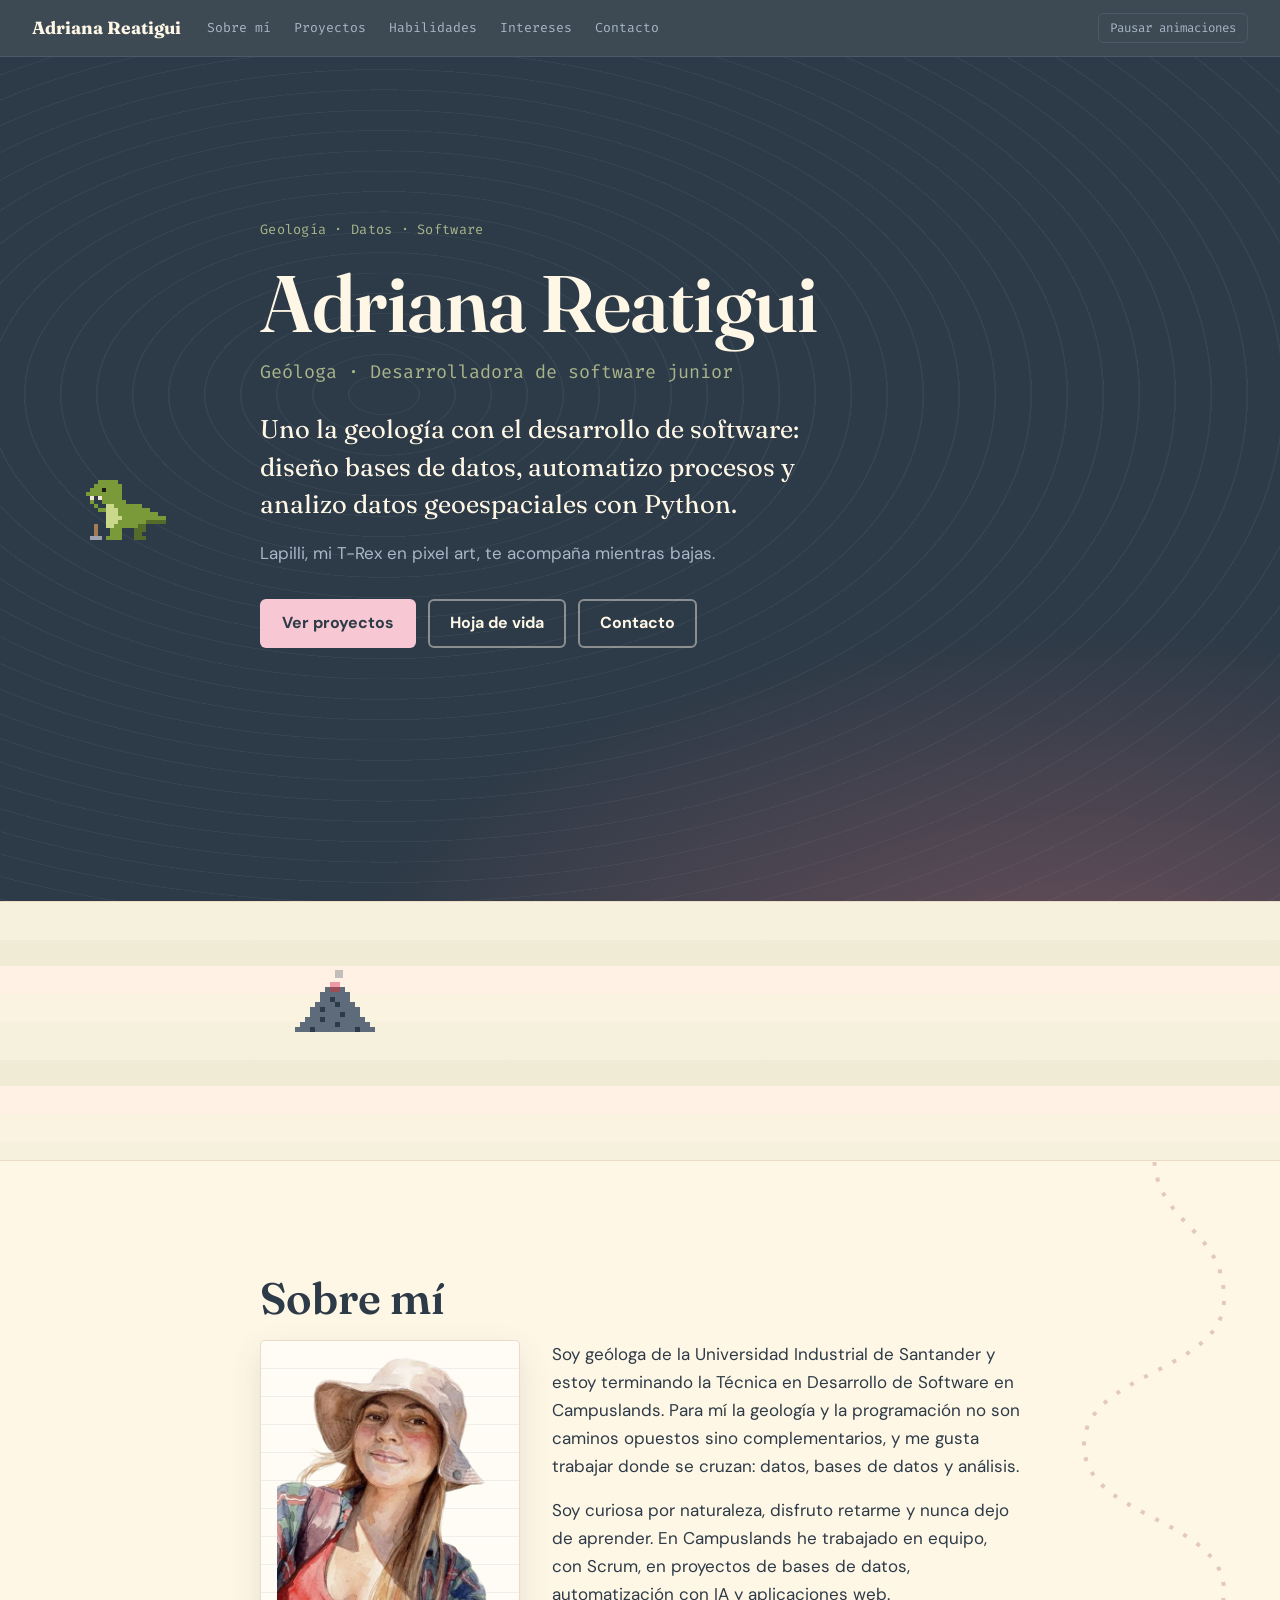
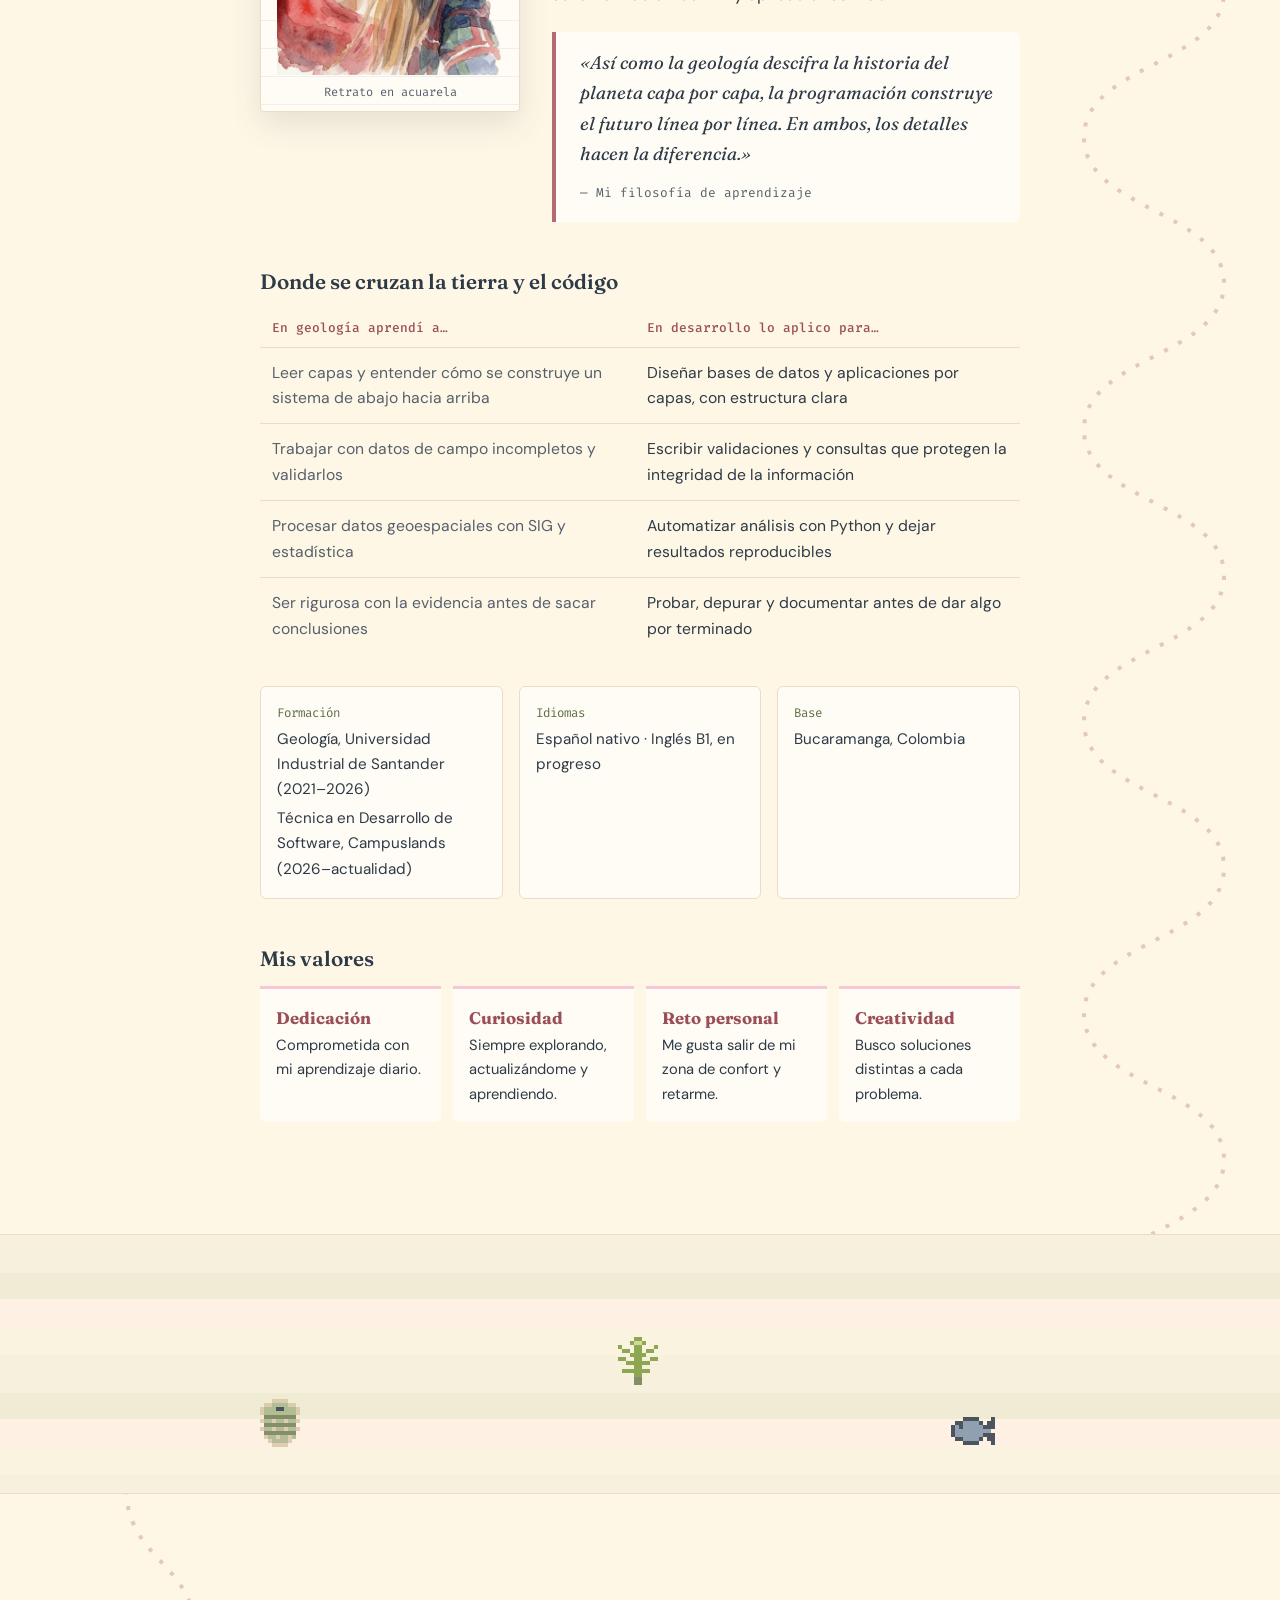
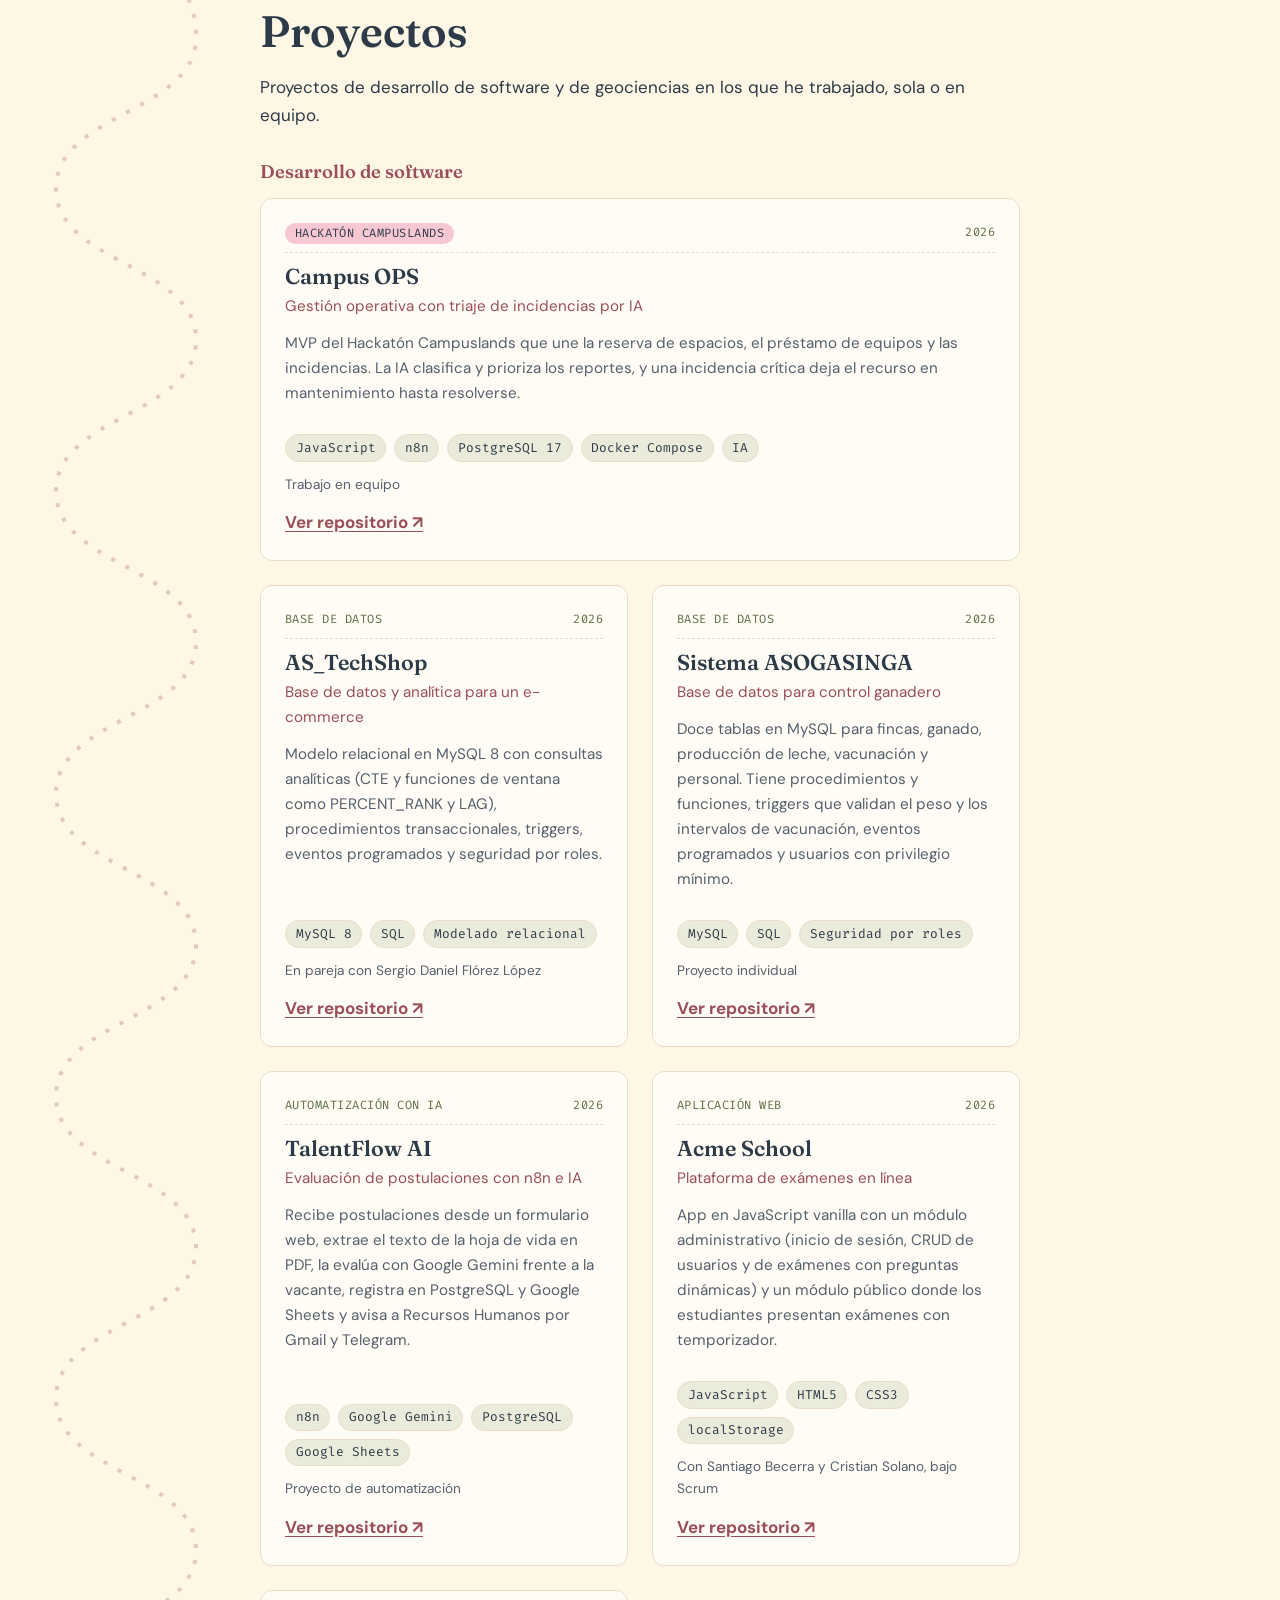
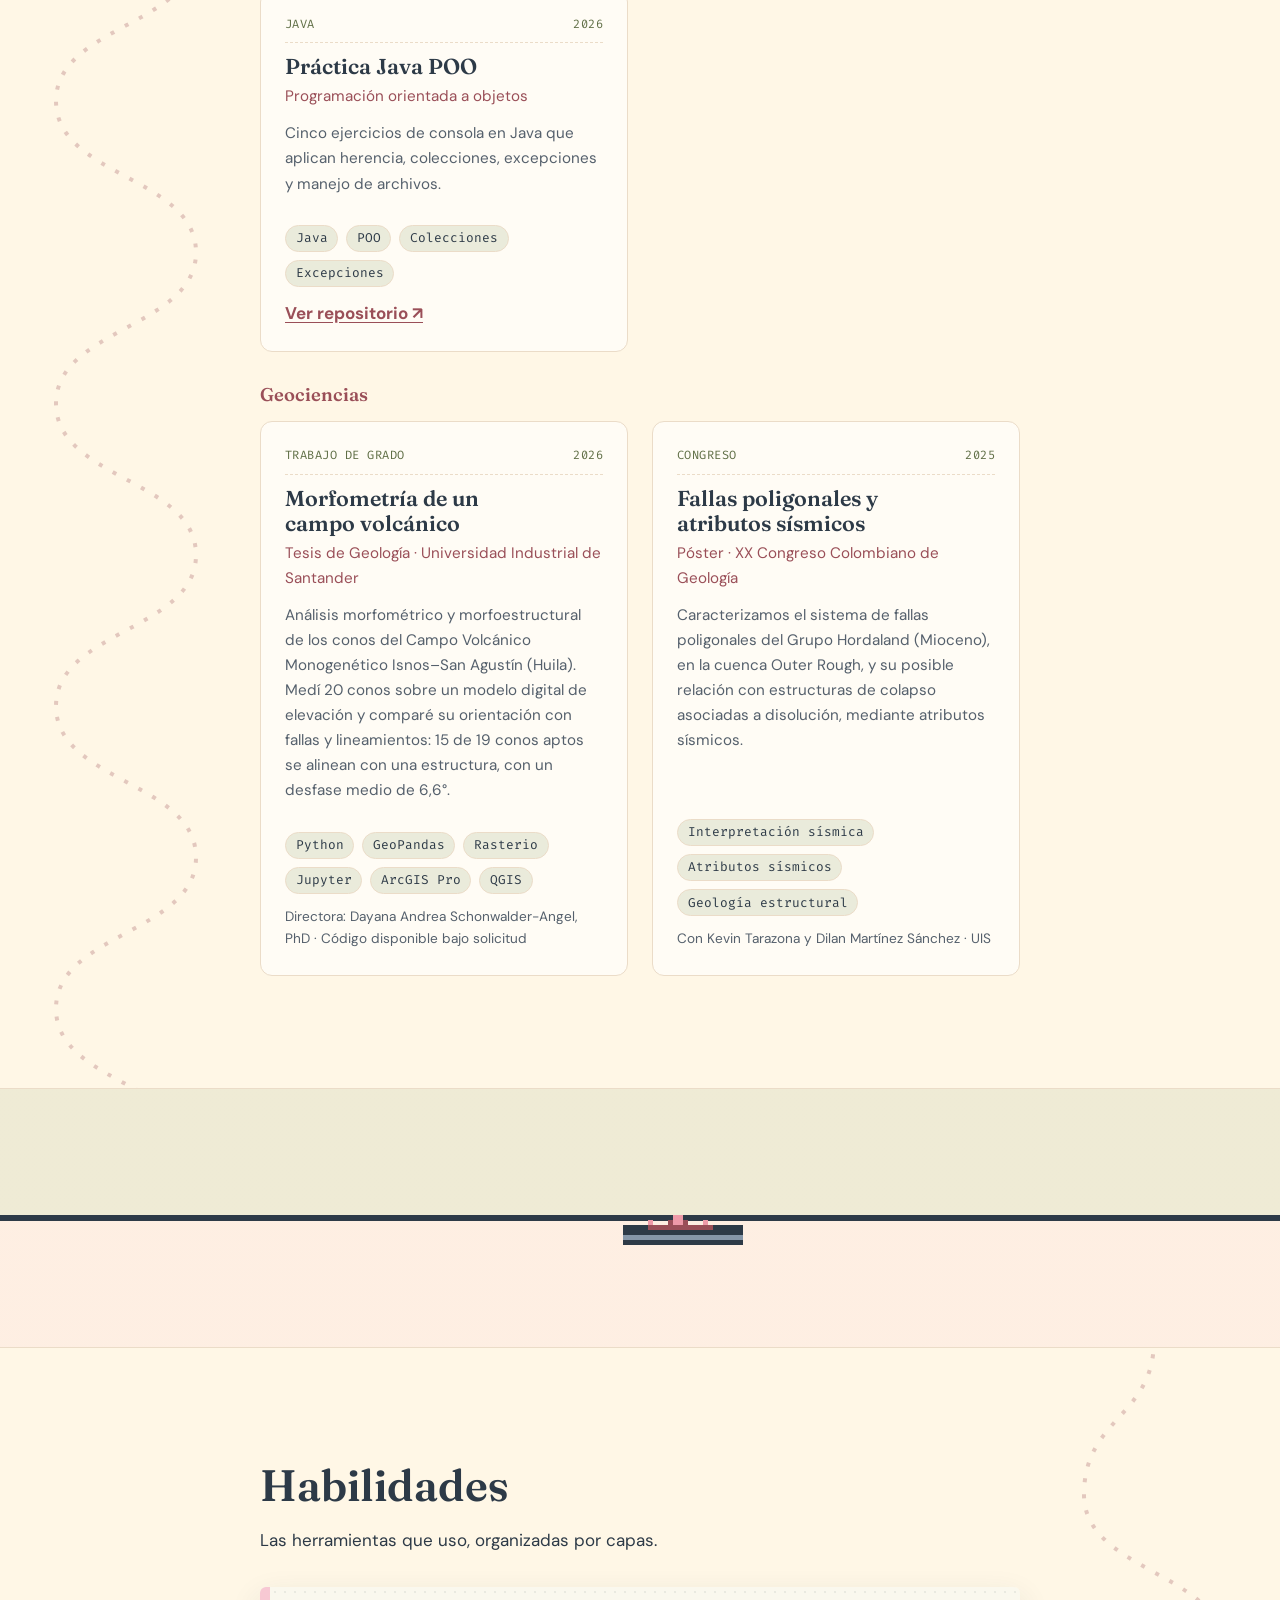
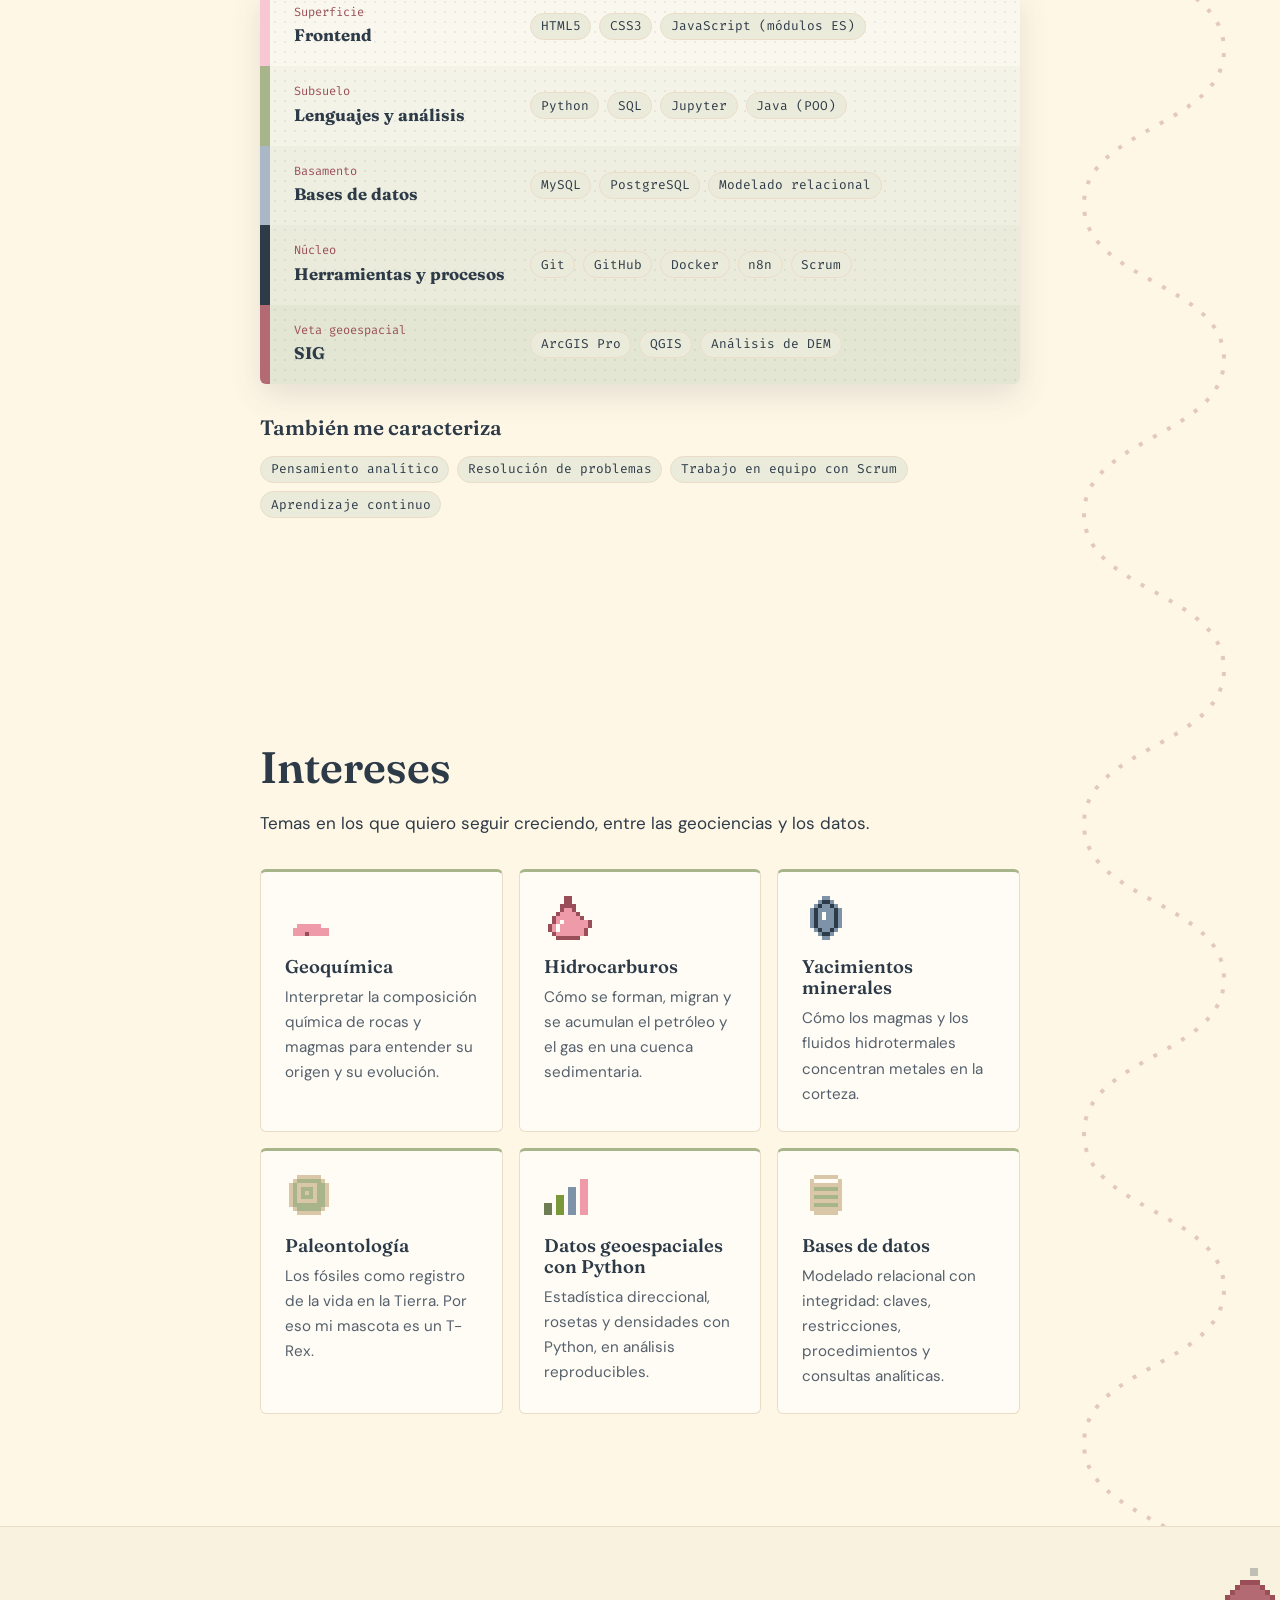
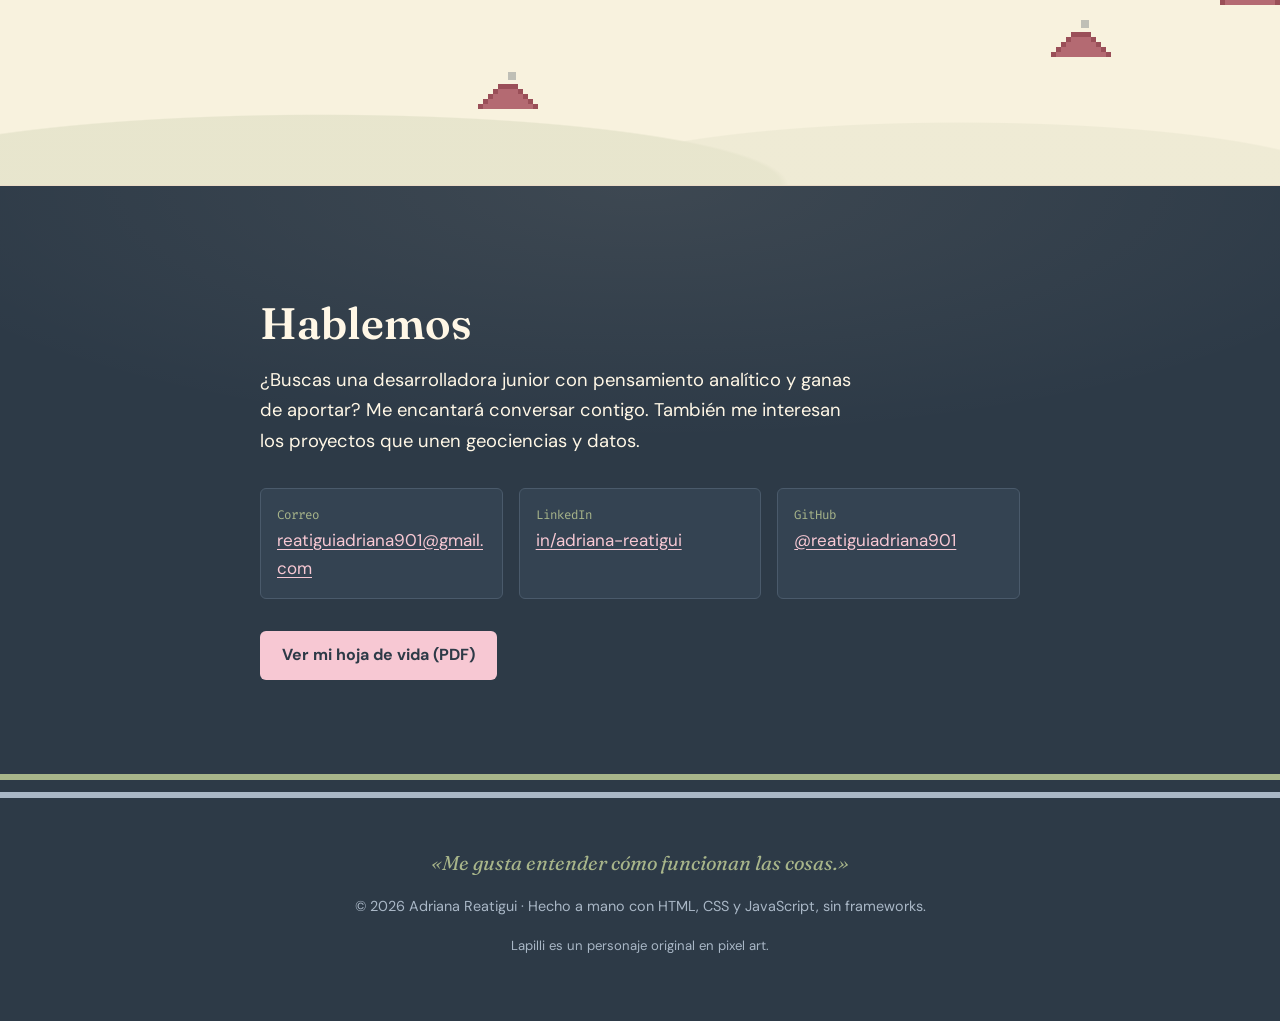
==== index.html @ be9c7386 "feat: :sparkles: rediseñar el portafolio con Lapilli y una paleta nueva - Reemplaza app.js y styles." ====
<!DOCTYPE html>
<html lang="es" data-motion="on" data-mode="static">

<head>
  <meta charset="UTF-8">
  <meta name="viewport" content="width=device-width, initial-scale=1.0, viewport-fit=cover">
  <meta name="color-scheme" content="light">
  <meta name="theme-color" content="#2d3a47">
  <title>Adriana Reatigui · Geóloga y desarrolladora de software</title>
  <meta name="description"
    content="Portafolio de Adriana Reatigui, geóloga de la UIS y desarrolladora de software junior: bases de datos, Python, automatización con n8n y proyectos de geociencias.">
  <link rel="icon" href="assets/favicon.svg" type="image/svg+xml">
  <link rel="preconnect" href="https://fonts.googleapis.com">
  <link rel="preconnect" href="https://fonts.gstatic.com" crossorigin>
  <link rel="stylesheet"
    href="https://fonts.googleapis.com/css2?family=DM+Sans:opsz,wght@9..40,400..700&family=Fira+Code:wght@400..500&family=Fraunces:ital,opsz,wght@0,9..144,500..700;1,9..144,500&display=swap">
  <link rel="stylesheet" href="css/tokens.css">
  <link rel="stylesheet" href="css/base.css">
  <link rel="stylesheet" href="css/sections.css">
  <link rel="stylesheet" href="css/bands.css">
  <link rel="stylesheet" href="css/scene.css">
  <link rel="stylesheet" href="css/mascot.css">
  <script type="module" src="js/main.js"></script>
</head>

<body>
  <a class="skip-link" href="#contenido">Saltar al contenido</a>

  <!-- Cabecera: navegación y pausa de animaciones -->
  <header class="header theme-dark">
    <div class="header__bar">
      <a class="header__brand" href="#inicio">Adriana Reatigui</a>
      <nav class="nav" aria-label="Secciones">
        <ul class="nav__list">
          <li><a class="nav__link" href="#sobre-mi">Sobre mí</a></li>
          <li><a class="nav__link" href="#proyectos">Proyectos</a></li>
          <li><a class="nav__link" href="#habilidades">Habilidades</a></li>
          <li><a class="nav__link" href="#intereses">Intereses</a></li>
          <li><a class="nav__link" href="#contacto">Contacto</a></li>
        </ul>
      </nav>
      <button class="motion-toggle" type="button" aria-pressed="false">Pausar animaciones</button>
    </div>
  </header>

  <main id="contenido">

    <!-- ===== Inicio ===== -->
    <section class="section hero theme-dark" id="inicio" data-segment="inicio" data-kind="section" aria-labelledby="inicio-titulo">
      <div class="section__inner hero__inner">
        <p class="eyebrow">Geología · Datos · Software</p>
        <h1 class="hero__title" id="inicio-titulo">Adriana Reatigui</h1>
        <p class="hero__role">Geóloga · Desarrolladora de software junior</p>
        <p class="hero__lead">Uno la geología con el desarrollo de software: diseño bases de datos, automatizo procesos y analizo datos geoespaciales con Python.</p>
        <p class="hero__hint">Lapilli, mi T-Rex en pixel art, te acompaña mientras bajas.</p>
        <div class="hero__actions">
          <a class="button button--primary" href="#proyectos">Ver proyectos</a>
          <a class="button button--ghost" href="https://drive.google.com/file/d/1ZBZfrvd6slu5K-ElF_vAASkcMWQdgIEA/view?usp=sharing" target="_blank" rel="noopener">Hoja de vida<span class="visually-hidden"> en PDF, se abre en otra pestaña</span></a>
          <a class="button button--ghost" href="#contacto">Contacto</a>
        </div>
        <div class="hero__mascot-slot"></div>
      </div>
    </section>

    <!-- Franja: volcán poligenético (con un clic vuelve a hacer erupción) -->
    <div class="band" data-segment="band-volcan" data-kind="band">
      <div class="band__scene" aria-hidden="true">
        <div class="volcano" data-volcano="v1" data-kind="poly" data-at="0.5" data-offset="72"></div>
      </div>
    </div>

    <!-- ===== Sobre mí ===== -->
    <section class="section about" id="sobre-mi" data-segment="sobre-mi" data-kind="section" aria-labelledby="sobre-mi-titulo">
      <div class="section__inner">
        <h2 id="sobre-mi-titulo">Sobre mí</h2>
        <div class="about__grid">
          <figure class="about__portrait reveal">
            <img src="assets/img/retrato-acuarela.webp" width="480" height="676" loading="lazy"
              alt="Retrato en acuarela de Adriana con sombrero de campo y camisa a cuadros">
            <figcaption>Retrato en acuarela</figcaption>
          </figure>
          <div class="about__text">
            <p>Soy geóloga de la Universidad Industrial de Santander y estoy terminando la Técnica en Desarrollo de Software en Campuslands. Para mí la geología y la programación no son caminos opuestos sino complementarios, y me gusta trabajar donde se cruzan: datos, bases de datos y análisis.</p>
            <p>Soy curiosa por naturaleza, disfruto retarme y nunca dejo de aprender. En Campuslands he trabajado en equipo, con Scrum, en proyectos de bases de datos, automatización con IA y aplicaciones web.</p>
            <blockquote class="quote">
              <p>«Así como la geología descifra la historia del planeta capa por capa, la programación construye el futuro línea por línea. En ambos, los detalles hacen la diferencia.»</p>
              <cite>— Mi filosofía de aprendizaje</cite>
            </blockquote>
          </div>
        </div>

        <h3>Donde se cruzan la tierra y el código</h3>
        <table class="crossover">
          <thead>
            <tr>
              <th scope="col">En geología aprendí a…</th>
              <th scope="col">En desarrollo lo aplico para…</th>
            </tr>
          </thead>
          <tbody>
            <tr>
              <td>Leer capas y entender cómo se construye un sistema de abajo hacia arriba</td>
              <td>Diseñar bases de datos y aplicaciones por capas, con estructura clara</td>
            </tr>
            <tr>
              <td>Trabajar con datos de campo incompletos y validarlos</td>
              <td>Escribir validaciones y consultas que protegen la integridad de la información</td>
            </tr>
            <tr>
              <td>Procesar datos geoespaciales con SIG y estadística</td>
              <td>Automatizar análisis con Python y dejar resultados reproducibles</td>
            </tr>
            <tr>
              <td>Ser rigurosa con la evidencia antes de sacar conclusiones</td>
              <td>Probar, depurar y documentar antes de dar algo por terminado</td>
            </tr>
          </tbody>
        </table>

        <dl class="facts">
          <div>
            <dt>Formación</dt>
            <dd>Geología, Universidad Industrial de Santander (2021–2026)</dd>
            <dd>Técnica en Desarrollo de Software, Campuslands (2026–actualidad)</dd>
          </div>
          <div>
            <dt>Idiomas</dt>
            <dd>Español nativo · Inglés B1, en progreso</dd>
          </div>
          <div>
            <dt>Base</dt>
            <dd>Bucaramanga, Colombia</dd>
          </div>
        </dl>

        <h3>Mis valores</h3>
        <ul class="values">
          <li><strong>Dedicación</strong>Comprometida con mi aprendizaje diario.</li>
          <li><strong>Curiosidad</strong>Siempre explorando, actualizándome y aprendiendo.</li>
          <li><strong>Reto personal</strong>Me gusta salir de mi zona de confort y retarme.</li>
          <li><strong>Creatividad</strong>Busco soluciones distintas a cada problema.</li>
        </ul>
      </div>
    </section>

    <!-- Franja: fósiles pixelados -->
    <div class="band" data-segment="band-fosiles" data-kind="band">
      <div class="band__scene" aria-hidden="true">
        <canvas class="pixel-icon band__fossil" data-sprite="trilobite" width="16" height="16"></canvas>
        <canvas class="pixel-icon band__fossil" data-sprite="fern" width="16" height="16"></canvas>
        <canvas class="pixel-icon band__fossil" data-sprite="fish" width="16" height="16"></canvas>
      </div>
    </div>

    <!-- ===== Proyectos ===== -->
    <section class="section projects" id="proyectos" data-segment="proyectos" data-kind="section" aria-labelledby="proyectos-titulo">
      <div class="section__inner">
        <h2 id="proyectos-titulo">Proyectos</h2>
        <p>Proyectos de desarrollo de software y de geociencias en los que he trabajado, sola o en equipo.</p>

        <h3 class="projects__group">Desarrollo de software</h3>
        <ul class="projects__grid">
          <li class="projects__featured">
            <article class="specimen reveal" data-rex="Campus OPS: 8 workflows de n8n funcionan como API REST sobre PostgreSQL 17.">
              <p class="specimen__tag"><span class="specimen__badge">Hackatón Campuslands</span><span>2026</span></p>
              <h4 class="specimen__title">Campus OPS</h4>
              <p class="specimen__subtitle">Gestión operativa con triaje de incidencias por IA</p>
              <p class="specimen__description">MVP del Hackatón Campuslands que une la reserva de espacios, el préstamo de equipos y las incidencias. La IA clasifica y prioriza los reportes, y una incidencia crítica deja el recurso en mantenimiento hasta resolverse.</p>
              <ul class="chips">
                <li class="chip">JavaScript</li>
                <li class="chip">n8n</li>
                <li class="chip">PostgreSQL 17</li>
                <li class="chip">Docker Compose</li>
                <li class="chip">IA</li>
              </ul>
              <p class="specimen__team">Trabajo en equipo</p>
              <a class="specimen__link" href="https://github.com/reatiguiadriana901/gestionSalonesHackaton" target="_blank" rel="noopener">Ver repositorio <span aria-hidden="true">↗</span><span class="visually-hidden"> de Campus OPS (se abre en otra pestaña)</span></a>
            </article>
          </li>
          <li>
            <article class="specimen reveal" data-rex="Funciones de ventana como LAG y PERCENT_RANK para analizar ventas.">
              <p class="specimen__tag"><span>Base de datos</span><span>2026</span></p>
              <h4 class="specimen__title">AS_TechShop</h4>
              <p class="specimen__subtitle">Base de datos y analítica para un e-commerce</p>
              <p class="specimen__description">Modelo relacional en MySQL 8 con consultas analíticas (CTE y funciones de ventana como PERCENT_RANK y LAG), procedimientos transaccionales, triggers, eventos programados y seguridad por roles.</p>
              <ul class="chips">
                <li class="chip">MySQL 8</li>
                <li class="chip">SQL</li>
                <li class="chip">Modelado relacional</li>
              </ul>
              <p class="specimen__team">En pareja con Sergio Daniel Flórez López</p>
              <a class="specimen__link" href="https://github.com/reatiguiadriana901/Proyecto-Ecommerce-Mysql" target="_blank" rel="noopener">Ver repositorio <span aria-hidden="true">↗</span><span class="visually-hidden"> de AS_TechShop (se abre en otra pestaña)</span></a>
            </article>
          </li>
          <li>
            <article class="specimen reveal" data-rex="Triggers que validan el peso del ganado y los intervalos de vacunación.">
              <p class="specimen__tag"><span>Base de datos</span><span>2026</span></p>
              <h4 class="specimen__title">Sistema ASOGASINGA</h4>
              <p class="specimen__subtitle">Base de datos para control ganadero</p>
              <p class="specimen__description">Doce tablas en MySQL para fincas, ganado, producción de leche, vacunación y personal. Tiene procedimientos y funciones, triggers que validan el peso y los intervalos de vacunación, eventos programados y usuarios con privilegio mínimo.</p>
              <ul class="chips">
                <li class="chip">MySQL</li>
                <li class="chip">SQL</li>
                <li class="chip">Seguridad por roles</li>
              </ul>
              <p class="specimen__team">Proyecto individual</p>
              <a class="specimen__link" href="https://github.com/reatiguiadriana901/Sistema-ASOGASINGA" target="_blank" rel="noopener">Ver repositorio <span aria-hidden="true">↗</span><span class="visually-hidden"> de Sistema ASOGASINGA (se abre en otra pestaña)</span></a>
            </article>
          </li>
          <li>
            <article class="specimen reveal" data-rex="TalentFlow lee hojas de vida en PDF y las evalúa con Gemini.">
              <p class="specimen__tag"><span>Automatización con IA</span><span>2026</span></p>
              <h4 class="specimen__title">TalentFlow AI</h4>
              <p class="specimen__subtitle">Evaluación de postulaciones con n8n e IA</p>
              <p class="specimen__description">Recibe postulaciones desde un formulario web, extrae el texto de la hoja de vida en PDF, la evalúa con Google Gemini frente a la vacante, registra en PostgreSQL y Google Sheets y avisa a Recursos Humanos por Gmail y Telegram.</p>
              <ul class="chips">
                <li class="chip">n8n</li>
                <li class="chip">Google Gemini</li>
                <li class="chip">PostgreSQL</li>
                <li class="chip">Google Sheets</li>
              </ul>
              <p class="specimen__team">Proyecto de automatización</p>
              <a class="specimen__link" href="https://github.com/reatiguiadriana901/proyecto-N8N-" target="_blank" rel="noopener">Ver repositorio <span aria-hidden="true">↗</span><span class="visually-hidden"> de TalentFlow AI (se abre en otra pestaña)</span></a>
            </article>
          </li>
          <li>
            <article class="specimen reveal" data-rex="Exámenes con temporizador, en JavaScript sin frameworks.">
              <p class="specimen__tag"><span>Aplicación web</span><span>2026</span></p>
              <h4 class="specimen__title">Acme School</h4>
              <p class="specimen__subtitle">Plataforma de exámenes en línea</p>
              <p class="specimen__description">App en JavaScript vanilla con un módulo administrativo (inicio de sesión, CRUD de usuarios y de exámenes con preguntas dinámicas) y un módulo público donde los estudiantes presentan exámenes con temporizador.</p>
              <ul class="chips">
                <li class="chip">JavaScript</li>
                <li class="chip">HTML5</li>
                <li class="chip">CSS3</li>
                <li class="chip">localStorage</li>
              </ul>
              <p class="specimen__team">Con Santiago Becerra y Cristian Solano, bajo Scrum</p>
              <a class="specimen__link" href="https://github.com/reatiguiadriana901/ProyectoAcmesSchool_JavaScript_Becerra_Reatigui_Solano" target="_blank" rel="noopener">Ver repositorio <span aria-hidden="true">↗</span><span class="visually-hidden"> de Acme School (se abre en otra pestaña)</span></a>
            </article>
          </li>
          <li>
            <article class="specimen reveal" data-rex="Herencia, colecciones y excepciones en Java, todo en consola.">
              <p class="specimen__tag"><span>Java</span><span>2026</span></p>
              <h4 class="specimen__title">Práctica Java POO</h4>
              <p class="specimen__subtitle">Programación orientada a objetos</p>
              <p class="specimen__description">Cinco ejercicios de consola en Java que aplican herencia, colecciones, excepciones y manejo de archivos.</p>
              <ul class="chips">
                <li class="chip">Java</li>
                <li class="chip">POO</li>
                <li class="chip">Colecciones</li>
                <li class="chip">Excepciones</li>
              </ul>
              <a class="specimen__link" href="https://github.com/reatiguiadriana901/PRACTICA_1_JAVA_POO" target="_blank" rel="noopener">Ver repositorio <span aria-hidden="true">↗</span><span class="visually-hidden"> de Práctica Java POO (se abre en otra pestaña)</span></a>
            </article>
          </li>
        </ul>

        <h3 class="projects__group">Geociencias</h3>
        <ul class="projects__grid">
          <li>
            <article class="specimen reveal" data-rex="15 de 19 conos aptos se alinean con una falla o un lineamiento.">
              <p class="specimen__tag"><span>Trabajo de grado</span><span>2026</span></p>
              <h4 class="specimen__title">Morfometría de un campo volcánico</h4>
              <p class="specimen__subtitle">Tesis de Geología · Universidad Industrial de Santander</p>
              <p class="specimen__description">Análisis morfométrico y morfoestructural de los conos del Campo Volcánico Monogenético Isnos–San Agustín (Huila). Medí 20 conos sobre un modelo digital de elevación y comparé su orientación con fallas y lineamientos: 15 de 19 conos aptos se alinean con una estructura, con un desfase medio de 6,6°.</p>
              <ul class="chips">
                <li class="chip">Python</li>
                <li class="chip">GeoPandas</li>
                <li class="chip">Rasterio</li>
                <li class="chip">Jupyter</li>
                <li class="chip">ArcGIS Pro</li>
                <li class="chip">QGIS</li>
              </ul>
              <p class="specimen__team">Directora: Dayana Andrea Schonwalder-Angel, PhD · Código disponible bajo solicitud</p>
            </article>
          </li>
          <li>
            <article class="specimen reveal" data-rex="Las fallas poligonales se forman por compactación, sin necesidad de tectónica regional.">
              <p class="specimen__tag"><span>Congreso</span><span>2025</span></p>
              <h4 class="specimen__title">Fallas poligonales y atributos sísmicos</h4>
              <p class="specimen__subtitle">Póster · XX Congreso Colombiano de Geología</p>
              <p class="specimen__description">Caracterizamos el sistema de fallas poligonales del Grupo Hordaland (Mioceno), en la cuenca Outer Rough, y su posible relación con estructuras de colapso asociadas a disolución, mediante atributos sísmicos.</p>
              <ul class="chips">
                <li class="chip">Interpretación sísmica</li>
                <li class="chip">Atributos sísmicos</li>
                <li class="chip">Geología estructural</li>
              </ul>
              <p class="specimen__team">Con Kevin Tarazona y Dilan Martínez Sánchez · UIS</p>
            </article>
          </li>
        </ul>
      </div>
    </section>

    <!-- Franja: límite K-Pg, con el asteroide y una erupción fisural -->
    <div class="band band--kpg" data-segment="band-kpg" data-kind="band">
      <div class="band__scene" aria-hidden="true">
        <div class="asteroid" data-asteroid="kpg" data-at="0.3"></div>
        <div class="volcano" data-volcano="v3" data-kind="fissure" data-at="0.6" data-offset="72"></div>
      </div>
    </div>

    <!-- ===== Habilidades ===== -->
    <section class="section skills" id="habilidades" data-segment="habilidades" data-kind="section" aria-labelledby="habilidades-titulo">
      <div class="section__inner">
        <h2 id="habilidades-titulo">Habilidades</h2>
        <p>Las herramientas que uso, organizadas por capas.</p>
        <ol class="strata">
          <li class="stratum">
            <p class="stratum__name"><span>Superficie</span>Frontend</p>
            <ul class="chips">
              <li class="chip">HTML5</li>
              <li class="chip">CSS3</li>
              <li class="chip">JavaScript (módulos ES)</li>
            </ul>
          </li>
          <li class="stratum">
            <p class="stratum__name"><span>Subsuelo</span>Lenguajes y análisis</p>
            <ul class="chips">
              <li class="chip">Python</li>
              <li class="chip">SQL</li>
              <li class="chip">Jupyter</li>
              <li class="chip">Java (POO)</li>
            </ul>
          </li>
          <li class="stratum">
            <p class="stratum__name"><span>Basamento</span>Bases de datos</p>
            <ul class="chips">
              <li class="chip">MySQL</li>
              <li class="chip">PostgreSQL</li>
              <li class="chip">Modelado relacional</li>
            </ul>
          </li>
          <li class="stratum">
            <p class="stratum__name"><span>Núcleo</span>Herramientas y procesos</p>
            <ul class="chips">
              <li class="chip">Git</li>
              <li class="chip">GitHub</li>
              <li class="chip">Docker</li>
              <li class="chip">n8n</li>
              <li class="chip">Scrum</li>
            </ul>
          </li>
          <li class="stratum">
            <p class="stratum__name"><span>Veta geoespacial</span>SIG</p>
            <ul class="chips">
              <li class="chip">ArcGIS Pro</li>
              <li class="chip">QGIS</li>
              <li class="chip">Análisis de DEM</li>
            </ul>
          </li>
        </ol>
        <div class="soft-skills">
          <h3>También me caracteriza</h3>
          <ul class="chips">
            <li class="chip">Pensamiento analítico</li>
            <li class="chip">Resolución de problemas</li>
            <li class="chip">Trabajo en equipo con Scrum</li>
            <li class="chip">Aprendizaje continuo</li>
          </ul>
        </div>
      </div>
    </section>

    <!-- ===== Intereses ===== -->
    <section class="section passions" id="intereses" data-segment="intereses" data-kind="section" aria-labelledby="intereses-titulo">
      <div class="section__inner">
        <h2 id="intereses-titulo">Intereses</h2>
        <p>Temas en los que quiero seguir creciendo, entre las geociencias y los datos.</p>
        <ul class="passions__grid">
          <li class="passion reveal">
            <canvas class="pixel-icon" data-sprite="flask" width="16" height="16" aria-hidden="true"></canvas>
            <h3>Geoquímica</h3>
            <p>Interpretar la composición química de rocas y magmas para entender su origen y su evolución.</p>
          </li>
          <li class="passion reveal">
            <canvas class="pixel-icon" data-sprite="drop" width="16" height="16" aria-hidden="true"></canvas>
            <h3>Hidrocarburos</h3>
            <p>Cómo se forman, migran y se acumulan el petróleo y el gas en una cuenca sedimentaria.</p>
          </li>
          <li class="passion reveal">
            <canvas class="pixel-icon" data-sprite="crystal" width="16" height="16" aria-hidden="true"></canvas>
            <h3>Yacimientos minerales</h3>
            <p>Cómo los magmas y los fluidos hidrotermales concentran metales en la corteza.</p>
          </li>
          <li class="passion reveal">
            <canvas class="pixel-icon" data-sprite="ammonite" width="16" height="16" aria-hidden="true"></canvas>
            <h3>Paleontología</h3>
            <p>Los fósiles como registro de la vida en la Tierra. Por eso mi mascota es un T-Rex.</p>
          </li>
          <li class="passion reveal">
            <canvas class="pixel-icon" data-sprite="chart" width="16" height="16" aria-hidden="true"></canvas>
            <h3>Datos geoespaciales con Python</h3>
            <p>Estadística direccional, rosetas y densidades con Python, en análisis reproducibles.</p>
          </li>
          <li class="passion reveal">
            <canvas class="pixel-icon" data-sprite="database" width="16" height="16" aria-hidden="true"></canvas>
            <h3>Bases de datos</h3>
            <p>Modelado relacional con integridad: claves, restricciones, procedimientos y consultas analíticas.</p>
          </li>
        </ul>
      </div>
    </section>

    <!-- Franja: tres conos monogenéticos, una sola erupción cada uno -->
    <div class="band band--cones" data-segment="band-conos" data-kind="band">
      <div class="band__scene" aria-hidden="true">
        <div class="volcano" data-volcano="v5" data-kind="mono" data-at="0.3" data-offset="64"></div>
        <div class="volcano" data-volcano="v6" data-kind="mono" data-at="0.5" data-offset="64"></div>
        <div class="volcano" data-volcano="v7" data-kind="mono" data-at="0.7" data-offset="64"></div>
      </div>
    </div>

    <!-- ===== Contacto ===== -->
    <section class="section contact theme-dark" id="contacto" data-segment="contacto" data-kind="section" aria-labelledby="contacto-titulo">
      <div class="section__inner">
        <h2 id="contacto-titulo">Hablemos</h2>
        <p class="contact__lead">¿Buscas una desarrolladora junior con pensamiento analítico y ganas de aportar? Me encantará conversar contigo. También me interesan los proyectos que unen geociencias y datos.</p>
        <ul class="contact__list">
          <li class="contact__item">
            <span class="contact__label">Correo</span>
            <a href="mailto:reatiguiadriana901@gmail.com">reatiguiadriana901@gmail.com</a>
          </li>
          <li class="contact__item">
            <span class="contact__label">LinkedIn</span>
            <a href="https://www.linkedin.com/in/adriana-reatigui-333655322/" target="_blank" rel="noopener">in/adriana-reatigui<span class="visually-hidden"> (se abre en otra pestaña)</span></a>
          </li>
          <li class="contact__item">
            <span class="contact__label">GitHub</span>
            <a href="https://github.com/reatiguiadriana901" target="_blank" rel="noopener">@reatiguiadriana901<span class="visually-hidden"> (se abre en otra pestaña)</span></a>
          </li>
        </ul>
        <a class="button button--primary" href="https://drive.google.com/file/d/1ZBZfrvd6slu5K-ElF_vAASkcMWQdgIEA/view?usp=sharing" target="_blank" rel="noopener">Ver mi hoja de vida (PDF)<span class="visually-hidden"> en Google Drive, se abre en otra pestaña</span></a>
      </div>
    </section>
  </main>

  <footer class="footer theme-dark">
    <p class="footer__quote">«Me gusta entender cómo funcionan las cosas.»</p>
    <p>© 2026 Adriana Reatigui · Hecho a mano con HTML, CSS y JavaScript, sin frameworks.</p>
    <p class="footer__credits">Lapilli es un personaje original en pixel art.</p>
  </footer>

  <!-- ===== Capa decorativa: ruta de Lapilli, escenario móvil y partículas ===== -->
  <div class="scene" aria-hidden="true">
    <svg class="scene__route" xmlns="http://www.w3.org/2000/svg">
      <path class="scene__trail" id="route-path" d=""></path>
      <path class="scene__trail scene__trail--done" id="route-done" d=""></path>
    </svg>
  </div>
  <div class="stage" hidden aria-hidden="true">
    <div class="stage__ground"></div>
  </div>
  <canvas class="fx-canvas" id="fx-canvas" aria-hidden="true"></canvas>

  <!-- Lapilli: un botón real, para que también funcione con teclado -->
  <button class="mascot" type="button" aria-label="Lapilli, la mascota T-Rex: actívala para escuchar un dato curioso">
    <canvas class="mascot__canvas" width="20" height="16"></canvas>
  </button>
  <div class="bubble" hidden aria-hidden="true">
    <p class="bubble__text"></p>
  </div>
  <p class="visually-hidden" id="sr-announcer" role="status"></p>
</body>

</html>
---- css/tokens.css ----
/* ==========================================================================
   Tokens: paleta de Adriana (crema vainilla, rosa pétalo, palo de rosa,
   salvia, azul niebla y azul medianoche), los colores de Lapilli,
   tipografías y medidas.
   El sitio es claro; .theme-dark (cabecera, inicio, contacto y pie) usa los
   mismos tokens con valores invertidos.
   ========================================================================== */

:root {
  color-scheme: light;

  /* Paleta */
  --vanilla: #fff7e6;
  --blush: #f7c8d3;
  --rosewood: #b46a72;
  --sage: #a8b58a;
  --misty: #a9b7c6;
  --midnight: #2d3a47;

  /* Fondos */
  --color-bg: var(--vanilla);
  --color-surface: #fffcf5;
  --color-surface-raised: #f6ead6;
  --color-border: #ebdcc8;

  /* Texto (contraste AA sobre el fondo y las tarjetas) */
  --color-text: var(--midnight);
  --color-text-muted: #55606c;
  --color-heading: #9a4f58; /* palo de rosa oscuro: el de la paleta no da contraste para texto */
  --color-label: #5f6e45; /* salvia oscura, por la misma razón */

  /* Acentos */
  --color-accent: #9a4f58;
  --color-accent-strong: #84424a;
  --color-chip: color-mix(in oklab, var(--sage) 24%, var(--color-surface));
  --color-highlight: var(--rosewood); /* solo decoración */

  /* Estratos de la columna de habilidades y del pie */
  --color-stratum-1: var(--blush);
  --color-stratum-2: var(--sage);
  --color-stratum-3: var(--misty);
  --color-stratum-4: var(--midnight);

  /* Lapilli, el T-Rex verde olivino */
  --color-olivine: #7a9a3a;
  --color-olivine-shadow: #556b2a;
  --color-olivine-belly: #c9d98a;
  --color-eye: #1f1a17;

  /* Tipografías: Fraunces (títulos), DM Sans (texto), Fira Code (etiquetas) */
  --font-display: "Fraunces", Georgia, "Times New Roman", serif;
  --font-body: "DM Sans", system-ui, -apple-system, "Segoe UI", Roboto, sans-serif;
  --font-mono: "Fira Code", ui-monospace, "Cascadia Code", Consolas, monospace;

  /* Espacios y medidas */
  --space-1: 0.25rem;
  --space-2: 0.5rem;
  --space-3: 0.75rem;
  --space-4: 1rem;
  --space-5: 1.5rem;
  --space-6: 2rem;
  --space-7: 3rem;
  --space-8: 4.5rem;
  --column: 760px;
  --gutter: clamp(1rem, 4vw, 2rem);
  --header-h: 3.5rem;
  --radius-sm: 6px;
  --radius: 12px;
  --shadow: 0 12px 32px rgb(45 58 71 / 0.12);

  /* Escena de la mascota (layout.js actualiza --px y --lane-w) */
  --px: 4px;
  --lane-w: 0px;
  --stage-h: 72px;

  /* Capas */
  --z-scene: 5;
  --z-content: 10;
  --z-mascot: 20;
  --z-fx: 30;
  --z-stage: 40;
  --z-header: 50;
}

/* Secciones oscuras: azul medianoche con texto vainilla y acento rosa pétalo */
.theme-dark {
  color-scheme: dark;
  --color-bg: var(--midnight);
  --color-surface: #344352;
  --color-surface-raised: #3c4b5b;
  --color-border: #4a5a6b;
  --color-text: var(--vanilla);
  --color-text-muted: var(--misty);
  --color-heading: var(--sage);
  --color-label: var(--sage);
  --color-accent: var(--blush);
  --color-accent-strong: #fbdde4;
  --color-chip: color-mix(in oklab, var(--sage) 24%, var(--color-bg));
  background: var(--color-bg);
  color: var(--color-text);
}
---- css/base.css ----
/* ==========================================================================
   Base: reset, tipografía, botones, cabecera, pie y accesibilidad
   ========================================================================== */

*,
*::before,
*::after {
  box-sizing: border-box;
}

html {
  scroll-behavior: smooth;
  scroll-padding-top: calc(var(--header-h) + 1.5rem);
  -webkit-text-size-adjust: 100%;
}

body {
  position: relative; /* origen de las coordenadas del documento para la escena */
  margin: 0;
  background: var(--color-bg);
  color: var(--color-text);
  font-family: var(--font-body);
  font-size: 1.0625rem;
  line-height: 1.65;
  overflow-x: hidden;
}

img,
canvas,
svg {
  display: block;
  max-width: 100%;
}

h1,
h2,
h3,
h4 {
  margin: 0 0 var(--space-4);
  font-family: var(--font-display);
  font-weight: 600;
  line-height: 1.15;
  text-wrap: balance;
}

h2 {
  font-size: clamp(2rem, 4.5vw, 2.75rem);
}

h3 {
  font-size: 1.3rem;
}

p {
  margin: 0 0 var(--space-4);
}

a {
  color: var(--color-accent);
  text-underline-offset: 0.2em;
}

a:hover {
  color: var(--color-accent-strong);
}

:focus-visible {
  outline: 3px solid var(--color-accent);
  outline-offset: 2px;
  border-radius: 2px;
}

.visually-hidden {
  position: absolute !important;
  width: 1px;
  height: 1px;
  margin: -1px;
  padding: 0;
  overflow: hidden;
  clip: rect(0 0 0 0);
  white-space: nowrap;
  border: 0;
}

.skip-link {
  position: absolute;
  top: var(--space-2);
  left: var(--space-2);
  z-index: calc(var(--z-header) + 1);
  padding: var(--space-2) var(--space-4);
  background: var(--color-accent);
  color: var(--color-bg);
  font-weight: 700;
  border-radius: var(--radius-sm);
  transform: translateY(-200%);
}

.skip-link:focus {
  transform: none;
}

/* ---------- Columna central ---------- */

.section {
  position: relative;
  z-index: var(--z-content);
  padding-block: clamp(4rem, 9vw, 7rem);
  padding-inline: var(--gutter);
}

.section__inner {
  max-width: var(--column);
  margin-inline: auto;
}

/* Etiqueta corta sobre un título */
.eyebrow {
  display: inline-flex;
  align-items: center;
  gap: var(--space-2);
  margin-bottom: var(--space-4);
  color: var(--color-label);
  font-family: var(--font-mono);
  font-size: 0.85rem;
  letter-spacing: 0.02em;
}

.chips {
  display: flex;
  flex-wrap: wrap;
  gap: var(--space-2);
  margin: 0;
  padding: 0;
  list-style: none;
}

.chip {
  padding: 0.15rem 0.6rem;
  border: 1px solid var(--color-border);
  border-radius: 999px;
  background: var(--color-chip);
  color: var(--color-text);
  font-family: var(--font-mono);
  font-size: 0.8rem;
  line-height: 1.6;
}

/* ---------- Botones ---------- */

.button {
  display: inline-flex;
  align-items: center;
  justify-content: center;
  gap: var(--space-2);
  min-height: 2.75rem;
  padding: 0.6rem 1.25rem;
  border: 2px solid transparent;
  border-radius: var(--radius-sm);
  font-family: var(--font-body);
  font-size: 1rem;
  font-weight: 700;
  text-decoration: none;
  cursor: pointer;
  transition: transform 0.15s ease, background-color 0.15s ease, color 0.15s ease;
}

.button--primary {
  background: var(--color-accent);
  color: var(--color-bg);
}

.button--primary:hover {
  background: var(--color-accent-strong);
  color: var(--color-bg);
}

.button--ghost {
  border-color: color-mix(in oklab, var(--color-text) 45%, transparent);
  background: transparent;
  color: var(--color-text);
}

.button--ghost:hover {
  border-color: var(--color-accent);
  color: var(--color-accent);
}

.button:active {
  transform: translateY(1px);
}

/* ---------- Cabecera ---------- */

.header {
  position: sticky;
  top: 0;
  z-index: var(--z-header);
  background: color-mix(in oklab, var(--color-bg) 92%, transparent);
  backdrop-filter: blur(8px);
  border-bottom: 1px solid var(--color-border);
}

.header__bar {
  display: flex;
  align-items: center;
  gap: var(--space-4);
  min-height: var(--header-h);
  padding-inline: var(--gutter);
}

.header__brand {
  flex: none;
  color: var(--color-text);
  font-family: var(--font-display);
  font-size: 1.1rem;
  font-weight: 700;
  text-decoration: none;
}

.nav {
  flex: 1;
  min-width: 0;
  overflow-x: auto;
  scrollbar-width: none;
}

.nav__list {
  display: flex;
  gap: var(--space-1);
  margin: 0;
  padding: 0;
  list-style: none;
}

.nav__link {
  display: block;
  padding: 0.35rem 0.6rem;
  border-radius: var(--radius-sm);
  color: var(--color-text-muted);
  font-family: var(--font-mono);
  font-size: 0.82rem;
  white-space: nowrap;
  text-decoration: none;
}

.nav__link:hover,
.nav__link[aria-current="true"] {
  background: var(--color-surface-raised);
  color: var(--color-text);
}

.motion-toggle {
  flex: none;
  display: inline-flex;
  align-items: center;
  gap: var(--space-2);
  padding: 0.35rem 0.7rem;
  border: 1px solid var(--color-border);
  border-radius: var(--radius-sm);
  background: transparent;
  color: var(--color-text-muted);
  font-family: var(--font-mono);
  font-size: 0.78rem;
  cursor: pointer;
}

.motion-toggle:hover {
  border-color: var(--color-accent);
  color: var(--color-text);
}

.motion-toggle[disabled] {
  cursor: default;
  opacity: 0.7;
}

@media (max-width: 899px) {
  .header__bar {
    flex-wrap: wrap;
    row-gap: 0;
    padding-block: var(--space-2);
  }

  .header__brand {
    flex: 1;
  }

  .nav {
    order: 3;
    flex-basis: 100%;
  }
}

/* ---------- Pie ---------- */

.footer {
  position: relative;
  z-index: var(--z-content);
  padding: var(--space-7) var(--gutter);
  border-top: 6px solid var(--color-stratum-3);
  box-shadow: 0 -12px 0 var(--color-stratum-4), 0 -18px 0 var(--color-stratum-2);
  background: var(--color-bg);
  color: var(--color-text-muted);
  font-size: 0.9rem;
  text-align: center;
}

.footer__quote {
  color: var(--color-heading);
  font-family: var(--font-display);
  font-size: 1.25rem;
  font-style: italic;
}

.footer__credits {
  max-width: 60ch;
  margin-inline: auto;
  font-size: 0.82rem;
}

/* ---------- Aparición al hacer scroll (solo con JS y movimiento activo) ---------- */

html.js[data-motion="on"] .reveal {
  opacity: 0;
  transform: translateY(18px);
  transition: opacity 0.6s ease, transform 0.6s ease;
}

html.js[data-motion="on"] .reveal.is-visible {
  opacity: 1;
  transform: none;
}

/* ---------- Movimiento reducido o pausado ---------- */

html[data-motion="off"] {
  scroll-behavior: auto;
}

html[data-motion="off"] *,
html[data-motion="off"] *::before,
html[data-motion="off"] *::after {
  animation-duration: 0.01ms !important;
  animation-iteration-count: 1 !important;
  transition-duration: 0.01ms !important;
}

@media (prefers-reduced-motion: reduce) {
  html {
    scroll-behavior: auto;
  }
}
---- css/sections.css ----
/* ==========================================================================
   Secciones de contenido (BEM): inicio, sobre mí, intereses, habilidades,
   proyectos y contacto. Las franjas tienen su propio archivo.
   ========================================================================== */

/* ---------- Inicio ---------- */

.hero {
  display: flex;
  align-items: center;
  min-height: calc(100svh - var(--header-h));
  padding-block: clamp(3rem, 8vw, 6rem);
  /* Curvas de nivel sobre un brillo palo de rosa */
  background:
    radial-gradient(90% 65% at 85% 110%, rgb(180 106 114 / 0.45), transparent 65%),
    repeating-radial-gradient(ellipse at 30% 40%, transparent 0 34px, rgb(169 183 198 / 0.08) 35px 36px),
    var(--color-bg);
}

.hero__inner {
  width: 100%;
}

.hero__title {
  margin-bottom: var(--space-2);
  font-size: clamp(2.75rem, 8vw, 5rem);
  letter-spacing: -0.01em;
}

.hero__role {
  margin-bottom: var(--space-5);
  color: var(--color-label);
  font-family: var(--font-mono);
  font-size: clamp(0.95rem, 2.2vw, 1.15rem);
}

.hero__lead {
  max-width: 34ch;
  font-family: var(--font-display);
  font-size: clamp(1.25rem, 3vw, 1.6rem);
  line-height: 1.45;
}

.hero__hint {
  max-width: 52ch;
  color: var(--color-text-muted);
}

.hero__actions {
  display: flex;
  flex-wrap: wrap;
  gap: var(--space-3);
  margin-top: var(--space-6);
}

/* Donde se sienta Lapilli cuando las animaciones están en pausa */
.hero__mascot-slot {
  min-height: calc(16 * var(--px));
  margin-top: var(--space-6);
}

/* ---------- Sobre mí ---------- */

.about__grid {
  display: grid;
  grid-template-columns: minmax(0, 260px) minmax(0, 1fr);
  gap: var(--space-6);
  align-items: start;
}

/* El retrato en acuarela, pegado en una hoja de libreta */
.about__portrait {
  margin: 0;
  padding: var(--space-4) var(--space-4) var(--space-2);
  background:
    repeating-linear-gradient(to bottom, transparent 0 27px, rgb(45 58 71 / 0.07) 27px 28px),
    var(--color-surface);
  border: 1px solid var(--color-border);
  border-radius: 4px;
  box-shadow: var(--shadow);
  transform: rotate(-2deg);
}

.about__portrait img {
  width: 100%;
  height: auto;
}

.about__portrait figcaption {
  margin-top: var(--space-2);
  color: var(--color-text-muted);
  font-family: var(--font-mono);
  font-size: 0.75rem;
  text-align: center;
}

.quote {
  margin: var(--space-5) 0 0;
  padding: var(--space-4) var(--space-5);
  border-left: 4px solid var(--color-highlight);
  background: var(--color-surface);
  border-radius: 0 var(--radius-sm) var(--radius-sm) 0;
}

.quote p {
  margin-bottom: var(--space-2);
  font-family: var(--font-display);
  font-size: 1.15rem;
  font-style: italic;
}

.quote cite {
  color: var(--color-text-muted);
  font-family: var(--font-mono);
  font-size: 0.8rem;
  font-style: normal;
}

.about h3 {
  margin-top: var(--space-7);
}

.crossover {
  width: 100%;
  border-collapse: collapse;
  font-size: 0.98rem;
}

.crossover th {
  padding: var(--space-2) var(--space-3);
  color: var(--color-heading);
  font-family: var(--font-mono);
  font-size: 0.8rem;
  font-weight: 500;
  text-align: left;
}

.crossover td {
  padding: var(--space-3);
  border-top: 1px solid var(--color-border);
  vertical-align: top;
}

.crossover td:first-child {
  color: var(--color-text-muted);
}

.facts {
  display: grid;
  grid-template-columns: repeat(auto-fit, minmax(200px, 1fr));
  gap: var(--space-4);
  margin: var(--space-6) 0 0;
}

.facts div {
  padding: var(--space-4);
  background: var(--color-surface);
  border: 1px solid var(--color-border);
  border-radius: var(--radius-sm);
}

.facts dt {
  color: var(--color-label);
  font-family: var(--font-mono);
  font-size: 0.78rem;
}

.facts dd {
  margin: var(--space-1) 0 0;
  font-size: 0.95rem;
}

.values {
  display: grid;
  grid-template-columns: repeat(auto-fit, minmax(160px, 1fr));
  gap: var(--space-3);
  margin: 0;
  padding: 0;
  list-style: none;
}

.values li {
  padding: var(--space-4);
  border-top: 3px solid var(--color-stratum-1);
  background: var(--color-surface);
  border-radius: 0 0 var(--radius-sm) var(--radius-sm);
  font-size: 0.92rem;
}

.values strong {
  display: block;
  color: var(--color-heading);
  font-family: var(--font-display);
  font-size: 1.05rem;
}

@media (max-width: 680px) {
  .about__grid {
    grid-template-columns: 1fr;
  }

  .about__portrait {
    max-width: 240px;
    margin-inline: auto;
  }

  .crossover thead {
    display: none;
  }

  .crossover tr {
    display: block;
    padding-block: var(--space-2);
    border-top: 1px solid var(--color-border);
  }

  .crossover td {
    display: block;
    padding: var(--space-1) 0;
    border: 0;
  }

  .crossover td:last-child::before {
    content: "→ ";
    color: var(--color-accent);
  }
}

/* ---------- Intereses ---------- */

.passions__grid {
  display: grid;
  grid-template-columns: repeat(auto-fit, minmax(220px, 1fr));
  gap: var(--space-4);
  margin: var(--space-6) 0 0;
  padding: 0;
  list-style: none;
}

.passion {
  padding: var(--space-5);
  background: var(--color-surface);
  border: 1px solid var(--color-border);
  border-top: 3px solid var(--sage);
  border-radius: var(--radius-sm);
}

.passion h3 {
  margin: var(--space-3) 0 var(--space-2);
  font-size: 1.15rem;
}

.passion p {
  margin: 0;
  color: var(--color-text-muted);
  font-size: 0.95rem;
}

.pixel-icon {
  width: calc(16px * 3);
  height: calc(16px * 3);
  image-rendering: pixelated;
}

/* ---------- Habilidades: columna estratigráfica ---------- */

.strata {
  margin: var(--space-6) 0 0;
  padding: 0;
  list-style: none;
  border-radius: var(--radius-sm);
  overflow: hidden;
  box-shadow: var(--shadow);
}

.stratum {
  display: grid;
  grid-template-columns: minmax(0, 220px) minmax(0, 1fr);
  gap: var(--space-4);
  align-items: center;
  padding: var(--space-4) var(--space-5);
  /* Patrón de puntos como en las capas de mi stack-strata */
  background-image: radial-gradient(rgb(45 58 71 / 0.08) 1px, transparent 1.5px);
  background-size: 10px 10px;
}

/* De la superficie a la veta, cada capa un poco más oscura */
.stratum:nth-child(1) { background-color: color-mix(in oklab, var(--sage) 6%, var(--color-surface)); border-left: 10px solid var(--color-stratum-1); }
.stratum:nth-child(2) { background-color: color-mix(in oklab, var(--sage) 12%, var(--color-surface)); border-left: 10px solid var(--color-stratum-2); }
.stratum:nth-child(3) { background-color: color-mix(in oklab, var(--sage) 18%, var(--color-surface)); border-left: 10px solid var(--color-stratum-3); }
.stratum:nth-child(4) { background-color: color-mix(in oklab, var(--sage) 24%, var(--color-surface)); border-left: 10px solid var(--color-stratum-4); }
.stratum:nth-child(5) { background-color: color-mix(in oklab, var(--sage) 30%, var(--color-surface)); border-left: 10px solid var(--color-highlight); }

.stratum__name {
  margin: 0;
  font-family: var(--font-display);
  font-size: 1.05rem;
  font-weight: 700;
}

.stratum__name span {
  display: block;
  color: var(--color-heading);
  font-family: var(--font-mono);
  font-size: 0.75rem;
  font-weight: 400;
}

.soft-skills {
  margin-top: var(--space-6);
}

@media (max-width: 600px) {
  .stratum {
    grid-template-columns: 1fr;
    gap: var(--space-2);
  }
}

/* ---------- Proyectos: una tarjeta por proyecto ---------- */

.projects__grid {
  display: grid;
  grid-template-columns: repeat(auto-fit, minmax(300px, 1fr));
  gap: var(--space-5);
  margin: 0;
  padding: 0;
  list-style: none;
}

.projects__group {
  margin-top: var(--space-6);
  color: var(--color-heading);
  font-size: 1.15rem;
}

/* El proyecto de la hackatón ocupa todo el ancho */
.projects__featured {
  grid-column: 1 / -1;
}

.specimen {
  display: flex;
  flex-direction: column;
  height: 100%;
  padding: var(--space-5);
  background: var(--color-surface);
  border: 1px solid var(--color-border);
  border-radius: var(--radius);
  transition: transform 0.2s ease, border-color 0.2s ease;
}

.specimen:hover,
.specimen:focus-within {
  transform: translateY(-3px);
  border-color: var(--color-accent);
}

.specimen__tag {
  display: flex;
  justify-content: space-between;
  gap: var(--space-2);
  margin-bottom: var(--space-3);
  padding-bottom: var(--space-2);
  border-bottom: 1px dashed var(--color-border);
  color: var(--color-label);
  font-family: var(--font-mono);
  font-size: 0.75rem;
  letter-spacing: 0.04em;
  text-transform: uppercase;
}

.specimen__title {
  margin-bottom: var(--space-1);
  font-size: 1.35rem;
}

.specimen__subtitle {
  margin-bottom: var(--space-3);
  color: var(--color-heading);
  font-size: 0.95rem;
}

.specimen__description {
  color: var(--color-text-muted);
  font-size: 0.95rem;
}

.specimen .chips {
  margin-top: auto;
  padding-top: var(--space-3);
}

.specimen__team {
  margin: var(--space-3) 0 0;
  color: var(--color-text-muted);
  font-size: 0.85rem;
}

.specimen__link {
  align-self: flex-start;
  margin-top: var(--space-3);
  font-weight: 700;
}

.specimen__badge {
  padding: 0.05rem 0.6rem;
  border-radius: 999px;
  background: var(--blush);
  color: var(--midnight);
}

/* ---------- Contacto ---------- */

.contact {
  background:
    radial-gradient(90% 60% at 50% 0%, rgb(254 235 210 / 0.08), transparent 70%),
    var(--color-bg);
}

.contact__lead {
  max-width: 46ch;
  font-size: 1.15rem;
}

.contact__list {
  display: grid;
  grid-template-columns: repeat(auto-fit, minmax(220px, 1fr));
  gap: var(--space-4);
  margin: var(--space-6) 0;
  padding: 0;
  list-style: none;
}

.contact__item {
  padding: var(--space-4);
  background: var(--color-surface);
  border: 1px solid var(--color-border);
  border-radius: var(--radius-sm);
}

.contact__label {
  display: block;
  color: var(--color-label);
  font-family: var(--font-mono);
  font-size: 0.78rem;
}

.contact__item a {
  overflow-wrap: anywhere;
}
---- css/bands.css ----
/* ==========================================================================
   Franjas entre secciones: escenarios SIN texto donde Lapilli cruza de un
   carril al otro y donde están los volcanes, los fósiles y el asteroide.
   ========================================================================== */

.band {
  position: relative;
  z-index: var(--z-content);
}

/* Capas con los colores de la paleta, como un afloramiento */
.band__scene {
  position: relative;
  min-height: 180px;
  overflow: hidden;
  border-block: 1px solid var(--color-border);
  background: repeating-linear-gradient(
    to bottom,
    color-mix(in oklab, var(--sage) 10%, var(--color-bg)) 0 38px,
    color-mix(in oklab, var(--sage) 18%, var(--color-bg)) 38px 64px,
    color-mix(in oklab, var(--blush) 14%, var(--color-bg)) 64px 92px,
    color-mix(in oklab, var(--sage) 6%, var(--color-bg)) 92px 120px
  );
}

@media (min-width: 1200px) {
  .band__scene {
    min-height: 260px;
  }
}

/* Límite K-Pg: una capa delgada y oscura entre dos paquetes de estratos */
.band--kpg .band__scene {
  background: linear-gradient(
    to bottom,
    color-mix(in oklab, var(--sage) 18%, var(--color-bg)) 0 49%,
    var(--midnight) 49% 51%,
    color-mix(in oklab, var(--blush) 18%, var(--color-bg)) 51% 100%
  );
}

/* Conos monogenéticos: colinas suaves */
.band--cones .band__scene {
  background:
    radial-gradient(60% 45% at 25% 100%, color-mix(in oklab, var(--sage) 26%, var(--color-bg)) 0 60%, transparent 61%),
    radial-gradient(50% 40% at 75% 100%, color-mix(in oklab, var(--sage) 18%, var(--color-bg)) 0 60%, transparent 61%),
    color-mix(in oklab, var(--sage) 8%, var(--color-bg));
}

/* Fósiles pixelados */
.band__fossil {
  position: absolute;
  opacity: 0.85;
}

.band__fossil:nth-child(1) {
  left: 20%;
  bottom: 18%;
}

.band__fossil:nth-child(2) {
  left: 48%;
  bottom: 42%;
}

.band__fossil:nth-child(3) {
  left: 74%;
  bottom: 14%;
}

/* ---------- Volcanes y asteroide (los dibuja fx/volcanoes.js) ---------- */

.volcano,
.asteroid {
  position: absolute;
  bottom: 0;
  line-height: 0;
}

.volcano canvas,
.asteroid canvas {
  image-rendering: pixelated;
}

.volcano[data-kind="poly"] {
  cursor: pointer;
}

/* Humo en reposo: un cuadrito que sube y se desvanece */
.volcano::before {
  content: "";
  position: absolute;
  top: -12px;
  left: 50%;
  width: 8px;
  height: 8px;
  background: rgb(85 96 108 / 0.35);
  animation: volcano-smoke 3.2s steps(4) infinite;
}

.volcano[data-kind="fissure"]::before,
.volcano.is-extinct::before,
html[data-motion="off"] .volcano::before {
  display: none;
}

.volcano.is-erupting {
  filter: drop-shadow(0 0 14px rgb(180 106 114 / 0.8)) brightness(1.1);
}

/* Monogenético: después de su única erupción queda apagado */
.volcano.is-extinct {
  filter: grayscale(0.6) brightness(0.9);
}

.asteroid {
  top: 0;
  bottom: auto;
  opacity: 0;
}

.asteroid.is-falling {
  opacity: 1;
  animation: asteroid-fall 0.9s ease-in forwards;
}

.asteroid.is-landed {
  display: none;
}

.fx-canvas {
  position: fixed;
  top: 0;
  left: 0;
  z-index: var(--z-fx);
  pointer-events: none;
}

@keyframes volcano-smoke {
  from {
    transform: translate(-50%, 0);
    opacity: 0.7;
  }
  to {
    transform: translate(-50%, -32px);
    opacity: 0;
  }
}

@keyframes asteroid-fall {
  from {
    transform: translate(180px, -140px);
  }
  to {
    transform: translate(0, var(--fall-y, 180px));
  }
}
---- css/scene.css ----
/* ==========================================================================
   Escena del viaje: la ruta de Lapilli en escritorio (modo ruta) y el
   escenario inferior en celular y tableta (modo escenario). JS: js/scene/
   ========================================================================== */

/* Sonda invisible: layout.js lee su alto para conocer el alto estable de la ventana */
.viewport-probe {
  position: fixed;
  top: 0;
  left: 0;
  width: 0;
  height: 100vh; /* respaldo para navegadores sin la unidad svh */
  height: 100svh;
  visibility: hidden;
  pointer-events: none;
}

/* ---------- Ruta (html[data-mode="route"]) ---------- */

/* Cubre todo el documento: route.js le pone el alto de la página */
.scene {
  position: absolute;
  top: 0;
  left: 0;
  z-index: var(--z-scene);
  display: none;
  width: 100%;
  overflow: hidden;
  pointer-events: none;
}

html[data-mode="route"] .scene {
  display: block;
}

/* Huellas tenues (icnitas): cuadritos de 4 px cada 16 px */
.scene__trail {
  fill: none;
  stroke: color-mix(in oklab, var(--color-heading) 28%, transparent);
  stroke-width: 4;
  stroke-linecap: butt;
  stroke-dasharray: 4 12;
}

/* Lo recorrido: route.js alarga este trazo con stroke-dasharray según el avance */
.scene__trail--done {
  stroke: color-mix(in oklab, var(--color-heading) 60%, transparent);
  stroke-width: 2;
  stroke-dasharray: 0 100000;
}

/* ---------- Escenario inferior (html[data-mode="stage"]) ---------- */

.stage {
  --ground-color: var(--sage);
  position: fixed;
  right: 0;
  bottom: 0;
  left: 0;
  z-index: var(--z-stage);
  height: calc(var(--stage-h) + env(safe-area-inset-bottom, 0px));
  border-top: 1px solid var(--color-border);
  background: linear-gradient(to bottom, var(--color-bg) 35%, color-mix(in oklab, var(--ground-color) 14%, var(--color-bg)));
  pointer-events: none;
}

.stage[hidden] {
  display: none;
}

/* Suelo pixelado: una fila del color del periodo sobre un tablero de tierra.
   Los cuadritos miden --px, igual que los píxeles de Lapilli. */
.stage__ground {
  position: absolute;
  right: 0;
  bottom: 0;
  left: 0;
  height: calc(var(--px) * 4 + env(safe-area-inset-bottom, 0px));
  background:
    linear-gradient(var(--ground-color) 0 var(--px), transparent var(--px)),
    repeating-conic-gradient(
      color-mix(in oklab, var(--ground-color) 22%, var(--color-stratum-3)) 0 25%,
      color-mix(in oklab, var(--ground-color) 12%, var(--color-stratum-4)) 0 50%
    ) 0 var(--px) / calc(var(--px) * 2) calc(var(--px) * 2);
}

/* Con el escenario visible, ningún texto queda escondido debajo de él al final */
html[data-mode="stage"] body {
  padding-bottom: calc(var(--stage-h) + env(safe-area-inset-bottom, 0px));
}
---- css/mascot.css ----
/* ==========================================================================
   Lapilli y su burbuja
   ========================================================================== */

/* Un botón real (funciona con teclado) con un canvas de 20x16 escalado sin suavizado */
.mascot {
  position: absolute;
  top: 0;
  left: 0;
  z-index: var(--z-mascot);
  padding: 0;
  border: 0;
  background: none;
  line-height: 0;
  cursor: pointer;
  will-change: transform;
}

.mascot__canvas {
  width: calc(20 * var(--px));
  height: calc(16 * var(--px));
  image-rendering: pixelated;
}

.mascot:focus-visible {
  outline: 3px solid var(--color-accent);
  outline-offset: 4px;
}

html[data-mode="stage"] .mascot {
  position: fixed;
  z-index: calc(var(--z-stage) + 1);
}

/* En pausa, Lapilli se sienta quieto en el inicio */
html[data-mode="static"] .mascot {
  position: static;
  will-change: auto;
}

/* Sin JavaScript no hay viaje: Lapilli no aparece */
html:not(.js) .mascot {
  display: none;
}

/* Globo de diálogo con borde pixelado */
.bubble {
  position: absolute;
  top: 0;
  left: 0;
  z-index: var(--z-mascot);
  max-width: 240px;
  padding: 0.45rem 0.65rem;
  border: 3px solid var(--color-bg);
  box-shadow: 0 0 0 3px var(--color-text), 6px 6px 0 3px rgb(0 0 0 / 0.35);
  background: var(--color-text);
  color: var(--color-bg);
  font-family: var(--font-mono);
  font-size: 0.8rem;
  line-height: 1.4;
  pointer-events: none;
}

.bubble__text {
  display: -webkit-box;
  margin: 0;
  overflow: hidden;
  -webkit-box-orient: vertical;
  -webkit-line-clamp: 3;
  line-clamp: 3;
}

html[data-mode="stage"] .bubble {
  position: fixed;
  z-index: calc(var(--z-stage) + 1);
  padding: 0.3rem 0.5rem;
  font-size: 0.72rem;
  line-height: 1.3;
}
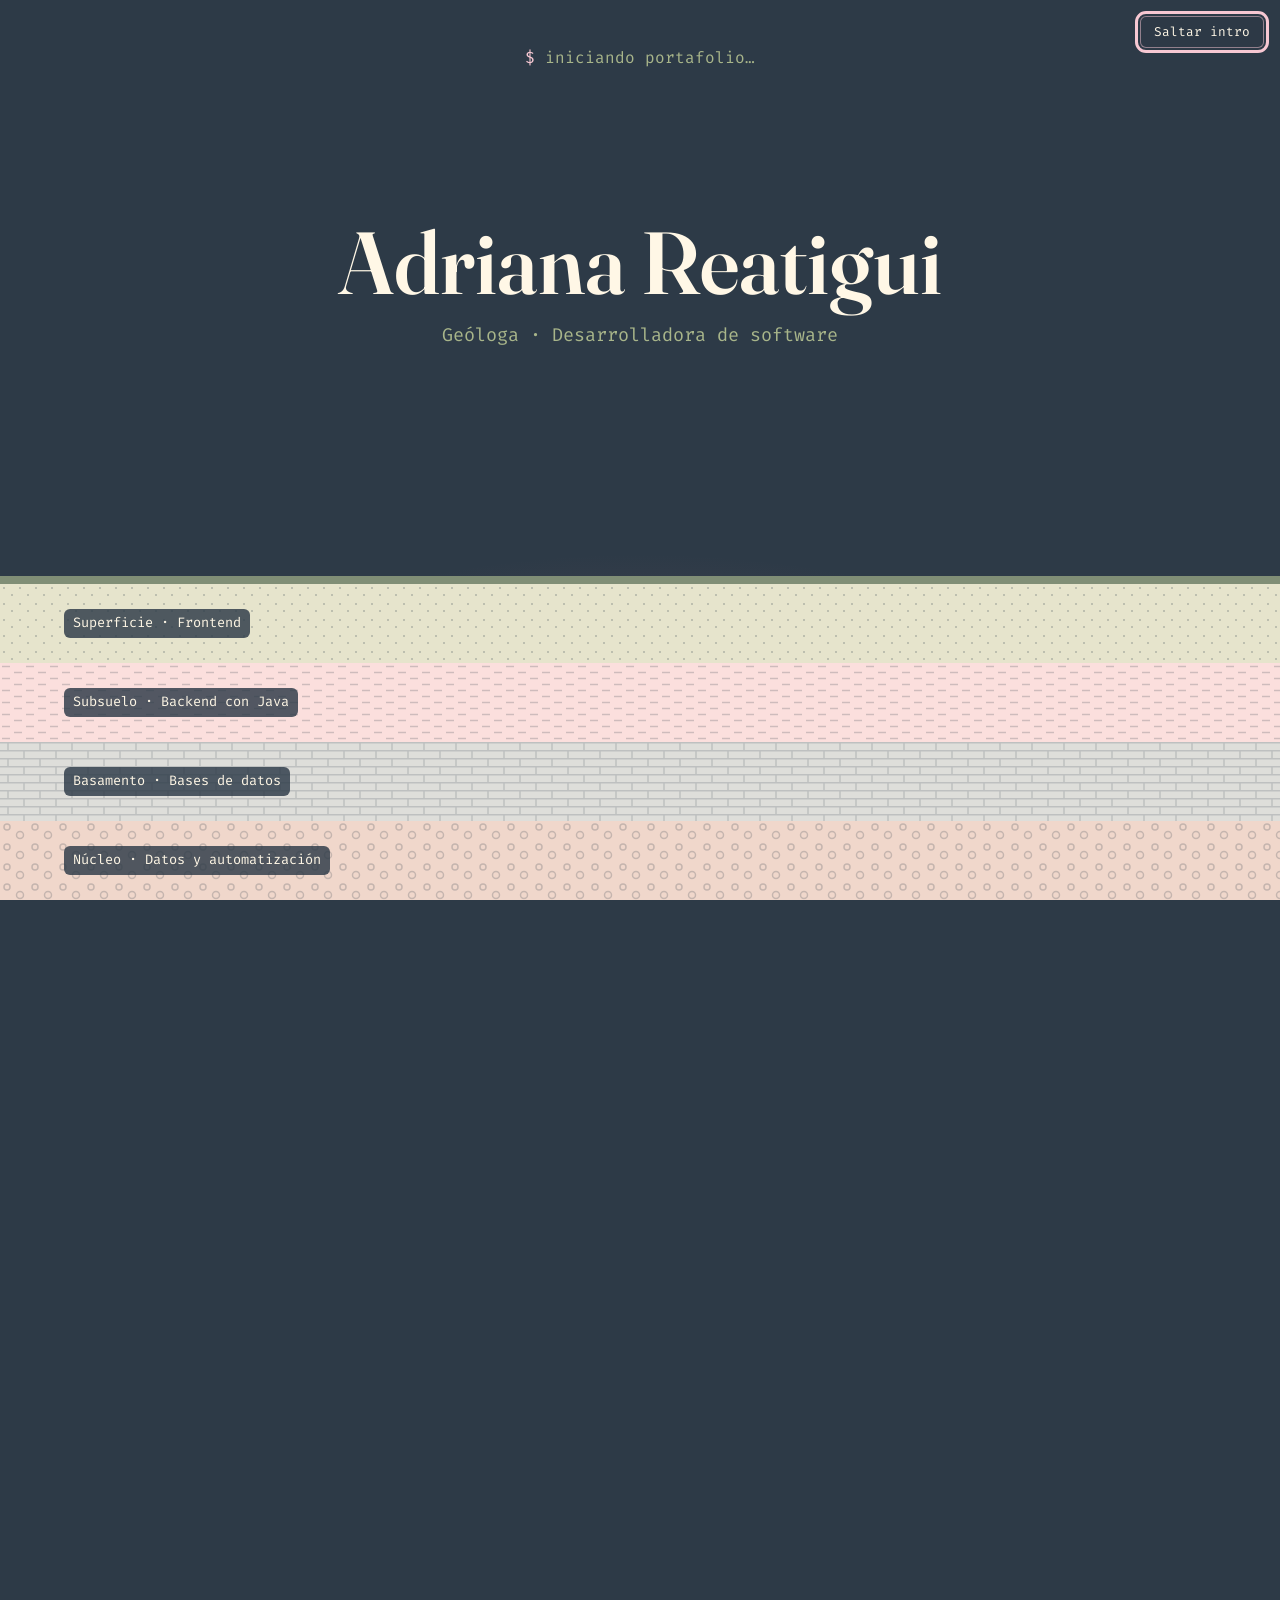
==== commit 93190e0b: "feat: :sparkles: versión sobria con corte geológico de fondo, intro e idiomas - Fondo animado con un" ====
--- a/index.html
+++ b/index.html
@@ -6,7 +6,7 @@
   <meta name="viewport" content="width=device-width, initial-scale=1.0, viewport-fit=cover">
   <meta name="color-scheme" content="light">
   <meta name="theme-color" content="#2d3a47">
-  <title>Adriana Reatigui · Geóloga y desarrolladora de software</title>
+  <title data-i18n="meta.title">Adriana Reatigui · Geóloga y desarrolladora de software</title>
   <meta name="description"
     content="Portafolio de Adriana Reatigui, geóloga de la UIS y desarrolladora de software junior: bases de datos, Python, automatización con n8n y proyectos de geociencias.">
   <link rel="icon" href="assets/favicon.svg" type="image/svg+xml">
@@ -20,26 +20,65 @@
   <link rel="stylesheet" href="css/bands.css">
   <link rel="stylesheet" href="css/scene.css">
   <link rel="stylesheet" href="css/mascot.css">
+  <link rel="stylesheet" href="css/intro.css">
+  <script>
+    // Lapilli empieza oculto y se muestra desde Ajustes (ui/settings.js).
+    // Presentación a pantalla completa (js/intro.js): una vez por sesión, nunca con
+    // movimiento reducido o con las animaciones en pausa; ?intro la fuerza.
+    // Mientras tanto la página espera escondida; si el JavaScript no arranca en
+    // 6 s, se muestra igual.
+    (function () {
+      var root = document.documentElement;
+      root.classList.add('no-lapilli');
+      try {
+        if (localStorage.getItem('portafolio:mascota') === 'visible') root.classList.remove('no-lapilli');
+        var force = /[?&]intro\b/.test(location.search);
+        var seen = sessionStorage.getItem('portafolio:intro') === 'visto';
+        var paused = localStorage.getItem('portafolio:animaciones') === 'off' || /[?&]motion=off\b/.test(location.search);
+        var reduce = matchMedia('(prefers-reduced-motion: reduce)').matches;
+        if ((force || !seen) && !paused && !reduce) {
+          root.classList.add('has-intro');
+          setTimeout(function () {
+            if (!window.__introStarted) root.classList.remove('has-intro');
+          }, 6000);
+        }
+      } catch (error) {
+        // Sin almacenamiento: no hay presentación
+      }
+    })();
+  </script>
   <script type="module" src="js/main.js"></script>
 </head>
 
 <body>
-  <a class="skip-link" href="#contenido">Saltar al contenido</a>
-
-  <!-- Cabecera: navegación y pausa de animaciones -->
+  <a class="skip-link" href="#contenido" data-i18n="skip">Saltar al contenido</a>
+
+  <!-- Cabecera: navegación, pausa de animaciones e idioma -->
   <header class="header theme-dark">
     <div class="header__bar">
       <a class="header__brand" href="#inicio">Adriana Reatigui</a>
-      <nav class="nav" aria-label="Secciones">
+      <nav class="nav" aria-label="Secciones" data-i18n-attr="aria-label:nav.label">
         <ul class="nav__list">
-          <li><a class="nav__link" href="#sobre-mi">Sobre mí</a></li>
-          <li><a class="nav__link" href="#proyectos">Proyectos</a></li>
-          <li><a class="nav__link" href="#habilidades">Habilidades</a></li>
-          <li><a class="nav__link" href="#intereses">Intereses</a></li>
-          <li><a class="nav__link" href="#contacto">Contacto</a></li>
+          <li><a class="nav__link" href="#sobre-mi" data-i18n="nav.about">Sobre mí</a></li>
+          <li><a class="nav__link" href="#proyectos" data-i18n="nav.projects">Proyectos</a></li>
+          <li><a class="nav__link" href="#habilidades" data-i18n="nav.skills">Habilidades</a></li>
+          <li><a class="nav__link" href="#intereses" data-i18n="nav.interests">Intereses</a></li>
+          <li><a class="nav__link" href="#contacto" data-i18n="nav.contact">Contacto</a></li>
         </ul>
       </nav>
-      <button class="motion-toggle" type="button" aria-pressed="false">Pausar animaciones</button>
+      <!-- Ajustes: animaciones, Lapilli y paleta de colores (ui/settings.js) -->
+      <details class="settings">
+        <summary class="settings__toggle" data-i18n="settings.title">Ajustes</summary>
+        <div class="settings__panel">
+          <p class="settings__label" data-i18n="settings.motion">Animaciones</p>
+          <button class="motion-toggle" type="button" aria-pressed="false">Pausar animaciones</button>
+          <p class="settings__label">Lapilli</p>
+          <button class="settings__lapilli" type="button" aria-pressed="false">Ocultar a Lapilli</button>
+          <p class="settings__label" data-i18n="settings.palette">Paleta de colores</p>
+          <div class="settings__palettes"></div>
+        </div>
+      </details>
+      <button class="lang-toggle" type="button" aria-label="Ver el sitio en inglés">EN</button>
     </div>
   </header>
 
@@ -47,223 +86,278 @@
 
     <!-- ===== Inicio ===== -->
     <section class="section hero theme-dark" id="inicio" data-segment="inicio" data-kind="section" aria-labelledby="inicio-titulo">
+      <canvas class="hero__cross-section" aria-hidden="true"></canvas>
       <div class="section__inner hero__inner">
-        <p class="eyebrow">Geología · Datos · Software</p>
+        <p class="eyebrow" data-i18n="hero.eyebrow">Geología · Datos · Software</p>
         <h1 class="hero__title" id="inicio-titulo">Adriana Reatigui</h1>
-        <p class="hero__role">Geóloga · Desarrolladora de software junior</p>
-        <p class="hero__lead">Uno la geología con el desarrollo de software: diseño bases de datos, automatizo procesos y analizo datos geoespaciales con Python.</p>
-        <p class="hero__hint">Lapilli, mi T-Rex en pixel art, te acompaña mientras bajas.</p>
+        <p class="hero__role" data-i18n="hero.role">Geóloga · Desarrolladora de software junior</p>
+        <p class="hero__lead" data-i18n="hero.lead">Uno la geología con el desarrollo de software: diseño bases de datos, automatizo procesos y analizo datos geoespaciales con Python.</p>
         <div class="hero__actions">
-          <a class="button button--primary" href="#proyectos">Ver proyectos</a>
-          <a class="button button--ghost" href="https://drive.google.com/file/d/1ZBZfrvd6slu5K-ElF_vAASkcMWQdgIEA/view?usp=sharing" target="_blank" rel="noopener">Hoja de vida<span class="visually-hidden"> en PDF, se abre en otra pestaña</span></a>
-          <a class="button button--ghost" href="#contacto">Contacto</a>
+          <a class="button button--primary" href="#proyectos" data-i18n="hero.ctaProjects">Ver proyectos</a>
+          <a class="button button--ghost" href="https://drive.google.com/file/d/1ZBZfrvd6slu5K-ElF_vAASkcMWQdgIEA/view?usp=sharing" target="_blank" rel="noopener" data-i18n-html="hero.ctaCv">Hoja de vida<span class="visually-hidden"> en PDF, se abre en otra pestaña</span></a>
+          <a class="button button--ghost" href="#contacto" data-i18n="hero.ctaContact">Contacto</a>
         </div>
+        <!-- Decorativa: repite en código lo que ya dicen "Sobre mí" y "Habilidades".
+             Cada línea se escribe sola: --n es su número de letras y --d cuándo empieza.
+             Hay una versión por idioma; el CSS muestra la del idioma de la página. -->
+        <figure class="terminal" aria-hidden="true">
+          <p class="terminal__bar"><span></span><span></span><span></span>adriana@portafolio: ~</p>
+          <pre class="terminal__body" lang="es"><code><span class="terminal__line" style="--n: 16; --d: 300ms"><span class="code__prompt">$</span> cat adriana.js</span>
+<span class="terminal__line" style="--n: 24; --d: 780ms"><span class="code__comment">// Bucaramanga, Colombia</span></span>
+<span class="terminal__line" style="--n: 17; --d: 1430ms"><span class="code__keyword">const</span> <span class="code__name">adriana</span> = {</span>
+<span class="terminal__line" style="--n: 37; --d: 1930ms">  <span class="code__key">rol</span>: [<span class="code__string">'geóloga'</span>, <span class="code__string">'desarrolladora'</span>],</span>
+<span class="terminal__line" style="--n: 42; --d: 2870ms">  <span class="code__key">frontend</span>: [<span class="code__string">'HTML'</span>, <span class="code__string">'CSS'</span>, <span class="code__string">'JavaScript'</span>],</span>
+<span class="terminal__line" style="--n: 41; --d: 3920ms">  <span class="code__key">datos</span>: [<span class="code__string">'SQL'</span>, <span class="code__string">'Python'</span>, <span class="code__string">'PostgreSQL'</span>],</span>
+<span class="terminal__line" style="--n: 37; --d: 4950ms">  <span class="code__key">backend</span>: [<span class="code__string">'Java'</span>, <span class="code__string">'Maven'</span>, <span class="code__string">'JDBC'</span>],</span>
+<span class="terminal__line" style="--n: 37; --d: 5884ms">  <span class="code__key">geo</span>: [<span class="code__string">'ArcGIS Pro'</span>, <span class="code__string">'QGIS'</span>, <span class="code__string">'DEM'</span>],</span>
+<span class="terminal__line" style="--n: 2; --d: 6820ms">};</span>
+<span class="terminal__line" style="--n: 3; --d: 6990ms"><span class="code__prompt">$</span> <span class="terminal__cursor"></span></span></code></pre>
+          <pre class="terminal__body" lang="en"><code><span class="terminal__line" style="--n: 16; --d: 300ms"><span class="code__prompt">$</span> cat adriana.js</span>
+<span class="terminal__line" style="--n: 24; --d: 780ms"><span class="code__comment">// Bucaramanga, Colombia</span></span>
+<span class="terminal__line" style="--n: 17; --d: 1430ms"><span class="code__keyword">const</span> <span class="code__name">adriana</span> = {</span>
+<span class="terminal__line" style="--n: 35; --d: 1930ms">  <span class="code__key">role</span>: [<span class="code__string">'geologist'</span>, <span class="code__string">'developer'</span>],</span>
+<span class="terminal__line" style="--n: 42; --d: 2820ms">  <span class="code__key">frontend</span>: [<span class="code__string">'HTML'</span>, <span class="code__string">'CSS'</span>, <span class="code__string">'JavaScript'</span>],</span>
+<span class="terminal__line" style="--n: 40; --d: 3870ms">  <span class="code__key">data</span>: [<span class="code__string">'SQL'</span>, <span class="code__string">'Python'</span>, <span class="code__string">'PostgreSQL'</span>],</span>
+<span class="terminal__line" style="--n: 37; --d: 4870ms">  <span class="code__key">backend</span>: [<span class="code__string">'Java'</span>, <span class="code__string">'Maven'</span>, <span class="code__string">'JDBC'</span>],</span>
+<span class="terminal__line" style="--n: 37; --d: 5804ms">  <span class="code__key">geo</span>: [<span class="code__string">'ArcGIS Pro'</span>, <span class="code__string">'QGIS'</span>, <span class="code__string">'DEM'</span>],</span>
+<span class="terminal__line" style="--n: 2; --d: 6740ms">};</span>
+<span class="terminal__line" style="--n: 3; --d: 6910ms"><span class="code__prompt">$</span> <span class="terminal__cursor"></span></span></code></pre>
+        </figure>
+        <p class="hero__hint" data-i18n="hero.hint">Lapilli, mi T-Rex en pixel art, te acompaña mientras bajas.</p>
         <div class="hero__mascot-slot"></div>
       </div>
     </section>
 
-    <!-- Franja: volcán poligenético (con un clic vuelve a hacer erupción) -->
-    <div class="band" data-segment="band-volcan" data-kind="band">
-      <div class="band__scene" aria-hidden="true">
-        <div class="volcano" data-volcano="v1" data-kind="poly" data-at="0.5" data-offset="72"></div>
-      </div>
+    <!-- Franja 1: corte geológico; en escritorio route.js dibuja el terreno con sus estratos -->
+    <div class="band" data-segment="band-1" data-kind="band">
+      <div class="band__scene" aria-hidden="true"></div>
     </div>
 
-    <!-- ===== Sobre mí ===== -->
+    <!-- ===== Sobre mí: la foto en el centro, un texto a cada lado ===== -->
     <section class="section about" id="sobre-mi" data-segment="sobre-mi" data-kind="section" aria-labelledby="sobre-mi-titulo">
       <div class="section__inner">
-        <h2 id="sobre-mi-titulo">Sobre mí</h2>
-        <div class="about__grid">
+        <p class="eyebrow" aria-hidden="true"><span class="eyebrow__index">01</span>sobre-mi.md</p>
+        <h2 id="sobre-mi-titulo" data-i18n="about.title">Sobre mí</h2>
+        <div class="about__intro">
+          <p class="about__text" data-i18n="about.p1">Soy geóloga de la Universidad Industrial de Santander y estoy terminando el Técnico en Desarrollo de Software en Campuslands. Hoy programo sobre todo en Java, diseño bases de datos y automatizo procesos con n8n, y uso Python para analizar datos geoespaciales.</p>
           <figure class="about__portrait reveal">
             <img src="assets/img/retrato-acuarela.webp" width="480" height="676" loading="lazy"
-              alt="Retrato en acuarela de Adriana con sombrero de campo y camisa a cuadros">
-            <figcaption>Retrato en acuarela</figcaption>
+              alt="Retrato en acuarela de Adriana con sombrero de campo y camisa a cuadros" data-i18n-attr="alt:about.portraitAlt">
+            <figcaption data-i18n="about.portraitCaption">Retrato en acuarela</figcaption>
           </figure>
-          <div class="about__text">
-            <p>Soy geóloga de la Universidad Industrial de Santander y estoy terminando la Técnica en Desarrollo de Software en Campuslands. Para mí la geología y la programación no son caminos opuestos sino complementarios, y me gusta trabajar donde se cruzan: datos, bases de datos y análisis.</p>
-            <p>Soy curiosa por naturaleza, disfruto retarme y nunca dejo de aprender. En Campuslands he trabajado en equipo, con Scrum, en proyectos de bases de datos, automatización con IA y aplicaciones web.</p>
-            <blockquote class="quote">
-              <p>«Así como la geología descifra la historia del planeta capa por capa, la programación construye el futuro línea por línea. En ambos, los detalles hacen la diferencia.»</p>
-              <cite>— Mi filosofía de aprendizaje</cite>
-            </blockquote>
-          </div>
+          <p class="about__text" data-i18n="about.p2">Me interesa llevar el software a problemas reales de la geología, la energía y el medio ambiente: organizar datos, automatizar análisis y construir herramientas útiles para otras personas.</p>
         </div>
 
-        <h3>Donde se cruzan la tierra y el código</h3>
+        <!-- Lo que estoy haciendo hoy -->
+        <div class="now">
+          <h3 class="now__title" data-i18n="about.nowTitle">Ahora mismo</h3>
+          <ul class="now__list">
+            <li data-i18n="about.now1">Terminando el Técnico en Desarrollo de Software en Campuslands.</li>
+            <li data-i18n="about.now2">Construyendo aplicaciones en Java con MySQL, como Frescura Total.</li>
+            <li data-i18n="about.now3">Abierta a oportunidades en desarrollo de software, datos y geociencias.</li>
+          </ul>
+        </div>
+
+        <!-- Fotos de campo. En escritorio aparecen como polaroids junto al recorrido de Lapilli (fx/landmarks.js) -->
+        <div class="field-photos">
+          <figure class="field-photos__item"><img src="assets/img/campo-afloramiento.webp" width="703" height="900" loading="lazy" alt="Adriana de espaldas frente a un afloramiento de rocas en capas" data-i18n-attr="alt:photo.outcropAlt"><figcaption data-i18n="photo.outcrop">Frente a un afloramiento</figcaption></figure>
+          <figure class="field-photos__item"><img src="assets/img/campo-costa.webp" width="679" height="900" loading="lazy" alt="Adriana con chaleco de campo en una playa" data-i18n-attr="alt:photo.coastAlt"><figcaption data-i18n="photo.coast">Salida de campo a la costa</figcaption></figure>
+          <figure class="field-photos__item"><img src="assets/img/campo-volcan.webp" width="900" height="506" loading="lazy" alt="Un volcán nevado detrás de un lago y un bosque de pinos" data-i18n-attr="alt:photo.volcanoAlt"><figcaption data-i18n="photo.volcano">Un volcán nevado y su lago</figcaption></figure>
+        </div>
+
+        <h3 data-i18n="about.crossTitle">Donde se cruzan la tierra y el código</h3>
         <table class="crossover">
           <thead>
             <tr>
-              <th scope="col">En geología aprendí a…</th>
-              <th scope="col">En desarrollo lo aplico para…</th>
+              <th scope="col" data-i18n="about.crossGeo">En geología aprendí a…</th>
+              <th scope="col" data-i18n="about.crossDev">En desarrollo lo aplico para…</th>
             </tr>
           </thead>
           <tbody>
             <tr>
-              <td>Leer capas y entender cómo se construye un sistema de abajo hacia arriba</td>
-              <td>Diseñar bases de datos y aplicaciones por capas, con estructura clara</td>
+              <td data-i18n="about.cross1a">Leer capas y entender cómo se construye un sistema de abajo hacia arriba</td>
+              <td data-i18n="about.cross1b">Diseñar bases de datos y aplicaciones por capas, con estructura clara</td>
             </tr>
             <tr>
-              <td>Trabajar con datos de campo incompletos y validarlos</td>
-              <td>Escribir validaciones y consultas que protegen la integridad de la información</td>
+              <td data-i18n="about.cross2a">Trabajar con datos de campo incompletos y validarlos</td>
+              <td data-i18n="about.cross2b">Escribir validaciones y consultas que protegen la integridad de la información</td>
             </tr>
             <tr>
-              <td>Procesar datos geoespaciales con SIG y estadística</td>
-              <td>Automatizar análisis con Python y dejar resultados reproducibles</td>
+              <td data-i18n="about.cross3a">Procesar datos geoespaciales con SIG y estadística</td>
+              <td data-i18n="about.cross3b">Automatizar análisis con Python y dejar resultados reproducibles</td>
             </tr>
             <tr>
-              <td>Ser rigurosa con la evidencia antes de sacar conclusiones</td>
-              <td>Probar, depurar y documentar antes de dar algo por terminado</td>
+              <td data-i18n="about.cross4a">Ser rigurosa con la evidencia antes de sacar conclusiones</td>
+              <td data-i18n="about.cross4b">Probar, depurar y documentar antes de dar algo por terminado</td>
             </tr>
           </tbody>
         </table>
 
         <dl class="facts">
           <div>
-            <dt>Formación</dt>
-            <dd>Geología, Universidad Industrial de Santander (2021–2026)</dd>
-            <dd>Técnica en Desarrollo de Software, Campuslands (2026–actualidad)</dd>
+            <dt data-i18n="about.education">Formación</dt>
+            <dd data-i18n="about.educationGeo">Geología, Universidad Industrial de Santander (2021–2026)</dd>
+            <dd data-i18n="about.educationSoft">Técnico en Desarrollo de Software, Campuslands (2026–actualidad)</dd>
           </div>
           <div>
-            <dt>Idiomas</dt>
-            <dd>Español nativo · Inglés B1, en progreso</dd>
+            <dt data-i18n="about.languages">Idiomas</dt>
+            <dd data-i18n="about.languagesValue">Español nativo · Inglés B1, en progreso</dd>
           </div>
           <div>
-            <dt>Base</dt>
+            <dt data-i18n="about.base">Base</dt>
             <dd>Bucaramanga, Colombia</dd>
           </div>
         </dl>
 
-        <h3>Mis valores</h3>
+        <h3 data-i18n="about.valuesTitle">Mis valores</h3>
         <ul class="values">
-          <li><strong>Dedicación</strong>Comprometida con mi aprendizaje diario.</li>
-          <li><strong>Curiosidad</strong>Siempre explorando, actualizándome y aprendiendo.</li>
-          <li><strong>Reto personal</strong>Me gusta salir de mi zona de confort y retarme.</li>
-          <li><strong>Creatividad</strong>Busco soluciones distintas a cada problema.</li>
+          <li><strong data-i18n="about.value1">Dedicación</strong><span data-i18n="about.value1Text">Comprometida con mi aprendizaje diario.</span></li>
+          <li><strong data-i18n="about.value2">Curiosidad</strong><span data-i18n="about.value2Text">Siempre explorando, actualizándome y aprendiendo.</span></li>
+          <li><strong data-i18n="about.value3">Reto personal</strong><span data-i18n="about.value3Text">Me gusta salir de mi zona de confort y retarme.</span></li>
+          <li><strong data-i18n="about.value4">Creatividad</strong><span data-i18n="about.value4Text">Busco soluciones distintas a cada problema.</span></li>
         </ul>
       </div>
     </section>
 
-    <!-- Franja: fósiles pixelados -->
-    <div class="band" data-segment="band-fosiles" data-kind="band">
-      <div class="band__scene" aria-hidden="true">
-        <canvas class="pixel-icon band__fossil" data-sprite="trilobite" width="16" height="16"></canvas>
-        <canvas class="pixel-icon band__fossil" data-sprite="fern" width="16" height="16"></canvas>
-        <canvas class="pixel-icon band__fossil" data-sprite="fish" width="16" height="16"></canvas>
-      </div>
+    <!-- Franja 2: corte geológico; en escritorio route.js dibuja el terreno con sus estratos -->
+    <div class="band" data-segment="band-2" data-kind="band">
+      <div class="band__scene" aria-hidden="true"></div>
     </div>
 
-    <!-- ===== Proyectos ===== -->
+    <!-- ===== Proyectos: una caja de núcleos de perforación ===== -->
     <section class="section projects" id="proyectos" data-segment="proyectos" data-kind="section" aria-labelledby="proyectos-titulo">
       <div class="section__inner">
-        <h2 id="proyectos-titulo">Proyectos</h2>
-        <p>Proyectos de desarrollo de software y de geociencias en los que he trabajado, sola o en equipo.</p>
-
-        <h3 class="projects__group">Desarrollo de software</h3>
-        <ul class="projects__grid">
-          <li class="projects__featured">
-            <article class="specimen reveal" data-rex="Campus OPS: 8 workflows de n8n funcionan como API REST sobre PostgreSQL 17.">
-              <p class="specimen__tag"><span class="specimen__badge">Hackatón Campuslands</span><span>2026</span></p>
-              <h4 class="specimen__title">Campus OPS</h4>
-              <p class="specimen__subtitle">Gestión operativa con triaje de incidencias por IA</p>
-              <p class="specimen__description">MVP del Hackatón Campuslands que une la reserva de espacios, el préstamo de equipos y las incidencias. La IA clasifica y prioriza los reportes, y una incidencia crítica deja el recurso en mantenimiento hasta resolverse.</p>
+        <p class="eyebrow" aria-hidden="true"><span class="eyebrow__index">02</span>proyectos/</p>
+        <h2 id="proyectos-titulo" data-i18n="projects.title">Proyectos</h2>
+        <p class="projects__intro" data-i18n="projects.intro">Proyectos de desarrollo de software y de geociencias en los que he trabajado, sola o en equipo. Elige un núcleo de la caja para ver sus detalles.</p>
+
+        <div class="core-box">
+          <!-- Cada núcleo abre su ficha (ui/projects.js). Sin JavaScript se ven todas las fichas. -->
+          <div class="core-box__list">
+            <p class="core-box__label" aria-hidden="true"><span data-i18n="projects.boxLabel">Caja de núcleos</span> · 2021–2026</p>
+            <p class="core-box__group" data-i18n="projects.groupSoftware">Desarrollo de software</p>
+            <button class="core" type="button" aria-expanded="true" aria-controls="p-campus"><span class="core__id">N-01</span><span class="core__name">Campus OPS</span><span class="core__badge" data-i18n="projects.badgeHackathon">Hackatón</span></button>
+            <button class="core" type="button" aria-expanded="false" aria-controls="p-frescura"><span class="core__id">N-02</span><span class="core__name">Frescura Total</span></button>
+            <button class="core" type="button" aria-expanded="false" aria-controls="p-techshop"><span class="core__id">N-03</span><span class="core__name">AS_TechShop</span></button>
+            <button class="core" type="button" aria-expanded="false" aria-controls="p-asogasinga"><span class="core__id">N-04</span><span class="core__name">ASOGASINGA</span></button>
+            <button class="core" type="button" aria-expanded="false" aria-controls="p-talentflow"><span class="core__id">N-05</span><span class="core__name">TalentFlow AI</span></button>
+            <button class="core" type="button" aria-expanded="false" aria-controls="p-acme"><span class="core__id">N-06</span><span class="core__name">Acme School</span></button>
+            <button class="core" type="button" aria-expanded="false" aria-controls="p-javapoo"><span class="core__id">N-07</span><span class="core__name" data-i18n="core.javapoo">Práctica Java POO</span></button>
+            <p class="core-box__group" data-i18n="projects.groupGeo">Geociencias</p>
+            <button class="core" type="button" aria-expanded="false" aria-controls="p-thesis"><span class="core__id">N-08</span><span class="core__name" data-i18n="core.thesis">Tesis: campo volcánico</span></button>
+            <button class="core" type="button" aria-expanded="false" aria-controls="p-poster"><span class="core__id">N-09</span><span class="core__name" data-i18n="core.poster">Póster: fallas poligonales</span></button>
+          </div>
+
+          <div class="core-box__panels">
+            <article class="specimen" id="p-campus" data-rex="Campus OPS: 8 workflows de n8n funcionan como API REST sobre PostgreSQL 17." data-rex-en="Campus OPS: 8 n8n workflows work as a REST API on top of PostgreSQL 17.">
+              <p class="specimen__tag"><span class="specimen__badge" data-i18n="p.campus.tag">Hackatón Campuslands</span><span>2026</span></p>
+              <h3 class="specimen__title">Campus OPS</h3>
+              <p class="specimen__subtitle" data-i18n="p.campus.subtitle">Gestión operativa con triaje de incidencias por IA</p>
+              <p class="specimen__description" data-i18n="p.campus.desc">MVP del Hackatón Campuslands que une la reserva de espacios, el préstamo de equipos y las incidencias. La IA clasifica y prioriza los reportes, y una incidencia crítica deja el recurso en mantenimiento hasta resolverse.</p>
               <ul class="chips">
                 <li class="chip">JavaScript</li>
                 <li class="chip">n8n</li>
                 <li class="chip">PostgreSQL 17</li>
                 <li class="chip">Docker Compose</li>
-                <li class="chip">IA</li>
-              </ul>
-              <p class="specimen__team">Trabajo en equipo</p>
-              <a class="specimen__link" href="https://github.com/reatiguiadriana901/gestionSalonesHackaton" target="_blank" rel="noopener">Ver repositorio <span aria-hidden="true">↗</span><span class="visually-hidden"> de Campus OPS (se abre en otra pestaña)</span></a>
-            </article>
-          </li>
-          <li>
-            <article class="specimen reveal" data-rex="Funciones de ventana como LAG y PERCENT_RANK para analizar ventas.">
-              <p class="specimen__tag"><span>Base de datos</span><span>2026</span></p>
-              <h4 class="specimen__title">AS_TechShop</h4>
-              <p class="specimen__subtitle">Base de datos y analítica para un e-commerce</p>
-              <p class="specimen__description">Modelo relacional en MySQL 8 con consultas analíticas (CTE y funciones de ventana como PERCENT_RANK y LAG), procedimientos transaccionales, triggers, eventos programados y seguridad por roles.</p>
+                <li class="chip" data-i18n="chip.ai">IA</li>
+              </ul>
+              <p class="specimen__team" data-i18n="p.campus.team">Trabajo en equipo</p>
+              <a class="specimen__link" href="https://github.com/reatiguiadriana901/gestionSalonesHackaton" target="_blank" rel="noopener" aria-label="Ver el repositorio de Campus OPS (se abre en otra pestaña)" data-i18n-attr="aria-label:p.campus.repo"><span data-i18n="projects.repo">Ver repositorio</span> <span aria-hidden="true">↗</span></a>
+            </article>
+
+            <article class="specimen" id="p-frescura" data-rex="FEFO: primero sale el lote que vence primero." data-rex-en="FEFO: the lot that expires first ships first.">
+              <p class="specimen__tag"><span data-i18n="p.frescura.tag">Java · en equipo</span><span>2026</span></p>
+              <h3 class="specimen__title">Frescura Total</h3>
+              <p class="specimen__subtitle" data-i18n="p.frescura.subtitle">ERP de consola para una bodega de alimentos</p>
+              <p class="specimen__description" data-i18n="p.frescura.desc">Sistema de gestión en Java 21 y MySQL: inventario por lotes que despacha primero lo que vence primero (FEFO), cuarentena por calidad, trazabilidad de lotes, ventas, proveedores, rutas de entrega y facturas con código QR. Arquitectura MVC con DAO y una base de datos de 22 tablas.</p>
+              <ul class="chips">
+                <li class="chip">Java 21</li>
+                <li class="chip">Maven</li>
+                <li class="chip">MySQL</li>
+                <li class="chip">JDBC</li>
+                <li class="chip">MVC + DAO</li>
+              </ul>
+              <p class="specimen__team" data-i18n="p.frescura.team">En equipo de tres</p>
+              <a class="specimen__link" href="https://github.com/Eidan210/Frescura-Total-Proyecto-Java" target="_blank" rel="noopener" aria-label="Ver el repositorio de Frescura Total (se abre en otra pestaña)" data-i18n-attr="aria-label:p.frescura.repo"><span data-i18n="projects.repo">Ver repositorio</span> <span aria-hidden="true">↗</span></a>
+            </article>
+
+            <article class="specimen" id="p-techshop" data-rex="Funciones de ventana como LAG y PERCENT_RANK para analizar ventas." data-rex-en="Window functions like LAG and PERCENT_RANK to analyze sales.">
+              <p class="specimen__tag"><span data-i18n="tag.database">Base de datos</span><span>2026</span></p>
+              <h3 class="specimen__title">AS_TechShop</h3>
+              <p class="specimen__subtitle" data-i18n="p.techshop.subtitle">Base de datos y analítica para un e-commerce</p>
+              <p class="specimen__description" data-i18n="p.techshop.desc">Modelo relacional en MySQL 8 con consultas analíticas (CTE y funciones de ventana como PERCENT_RANK y LAG), procedimientos transaccionales, triggers, eventos programados y seguridad por roles.</p>
               <ul class="chips">
                 <li class="chip">MySQL 8</li>
                 <li class="chip">SQL</li>
-                <li class="chip">Modelado relacional</li>
-              </ul>
-              <p class="specimen__team">En pareja con Sergio Daniel Flórez López</p>
-              <a class="specimen__link" href="https://github.com/reatiguiadriana901/Proyecto-Ecommerce-Mysql" target="_blank" rel="noopener">Ver repositorio <span aria-hidden="true">↗</span><span class="visually-hidden"> de AS_TechShop (se abre en otra pestaña)</span></a>
-            </article>
-          </li>
-          <li>
-            <article class="specimen reveal" data-rex="Triggers que validan el peso del ganado y los intervalos de vacunación.">
-              <p class="specimen__tag"><span>Base de datos</span><span>2026</span></p>
-              <h4 class="specimen__title">Sistema ASOGASINGA</h4>
-              <p class="specimen__subtitle">Base de datos para control ganadero</p>
-              <p class="specimen__description">Doce tablas en MySQL para fincas, ganado, producción de leche, vacunación y personal. Tiene procedimientos y funciones, triggers que validan el peso y los intervalos de vacunación, eventos programados y usuarios con privilegio mínimo.</p>
+                <li class="chip" data-i18n="chip.relational">Modelado relacional</li>
+              </ul>
+              <p class="specimen__team" data-i18n="p.techshop.team">En pareja con Sergio Daniel Flórez López</p>
+              <a class="specimen__link" href="https://github.com/reatiguiadriana901/Proyecto-Ecommerce-Mysql" target="_blank" rel="noopener" aria-label="Ver el repositorio de AS_TechShop (se abre en otra pestaña)" data-i18n-attr="aria-label:p.techshop.repo"><span data-i18n="projects.repo">Ver repositorio</span> <span aria-hidden="true">↗</span></a>
+            </article>
+
+            <article class="specimen" id="p-asogasinga" data-rex="Triggers que validan el peso del ganado y los intervalos de vacunación." data-rex-en="Triggers that validate cattle weight and vaccination intervals.">
+              <p class="specimen__tag"><span data-i18n="tag.database">Base de datos</span><span>2026</span></p>
+              <h3 class="specimen__title">Sistema ASOGASINGA</h3>
+              <p class="specimen__subtitle" data-i18n="p.asogasinga.subtitle">Base de datos para control ganadero</p>
+              <p class="specimen__description" data-i18n="p.asogasinga.desc">Doce tablas en MySQL para fincas, ganado, producción de leche, vacunación y personal. Tiene procedimientos y funciones, triggers que validan el peso y los intervalos de vacunación, eventos programados y usuarios con privilegio mínimo.</p>
               <ul class="chips">
                 <li class="chip">MySQL</li>
                 <li class="chip">SQL</li>
-                <li class="chip">Seguridad por roles</li>
-              </ul>
-              <p class="specimen__team">Proyecto individual</p>
-              <a class="specimen__link" href="https://github.com/reatiguiadriana901/Sistema-ASOGASINGA" target="_blank" rel="noopener">Ver repositorio <span aria-hidden="true">↗</span><span class="visually-hidden"> de Sistema ASOGASINGA (se abre en otra pestaña)</span></a>
-            </article>
-          </li>
-          <li>
-            <article class="specimen reveal" data-rex="TalentFlow lee hojas de vida en PDF y las evalúa con Gemini.">
-              <p class="specimen__tag"><span>Automatización con IA</span><span>2026</span></p>
-              <h4 class="specimen__title">TalentFlow AI</h4>
-              <p class="specimen__subtitle">Evaluación de postulaciones con n8n e IA</p>
-              <p class="specimen__description">Recibe postulaciones desde un formulario web, extrae el texto de la hoja de vida en PDF, la evalúa con Google Gemini frente a la vacante, registra en PostgreSQL y Google Sheets y avisa a Recursos Humanos por Gmail y Telegram.</p>
+                <li class="chip" data-i18n="chip.roles">Seguridad por roles</li>
+              </ul>
+              <p class="specimen__team" data-i18n="p.asogasinga.team">Proyecto individual</p>
+              <a class="specimen__link" href="https://github.com/reatiguiadriana901/Sistema-ASOGASINGA" target="_blank" rel="noopener" aria-label="Ver el repositorio de Sistema ASOGASINGA (se abre en otra pestaña)" data-i18n-attr="aria-label:p.asogasinga.repo"><span data-i18n="projects.repo">Ver repositorio</span> <span aria-hidden="true">↗</span></a>
+            </article>
+
+            <article class="specimen" id="p-talentflow" data-rex="TalentFlow lee hojas de vida en PDF y las evalúa con Gemini." data-rex-en="TalentFlow reads PDF résumés and evaluates them with Gemini.">
+              <p class="specimen__tag"><span data-i18n="p.talentflow.tag">Automatización con IA</span><span>2026</span></p>
+              <h3 class="specimen__title">TalentFlow AI</h3>
+              <p class="specimen__subtitle" data-i18n="p.talentflow.subtitle">Evaluación de postulaciones con n8n e IA</p>
+              <p class="specimen__description" data-i18n="p.talentflow.desc">Recibe postulaciones desde un formulario web, extrae el texto de la hoja de vida en PDF, la evalúa con Google Gemini frente a la vacante, registra en PostgreSQL y Google Sheets y avisa a Recursos Humanos por Gmail y Telegram.</p>
               <ul class="chips">
                 <li class="chip">n8n</li>
                 <li class="chip">Google Gemini</li>
                 <li class="chip">PostgreSQL</li>
                 <li class="chip">Google Sheets</li>
               </ul>
-              <p class="specimen__team">Proyecto de automatización</p>
-              <a class="specimen__link" href="https://github.com/reatiguiadriana901/proyecto-N8N-" target="_blank" rel="noopener">Ver repositorio <span aria-hidden="true">↗</span><span class="visually-hidden"> de TalentFlow AI (se abre en otra pestaña)</span></a>
-            </article>
-          </li>
-          <li>
-            <article class="specimen reveal" data-rex="Exámenes con temporizador, en JavaScript sin frameworks.">
-              <p class="specimen__tag"><span>Aplicación web</span><span>2026</span></p>
-              <h4 class="specimen__title">Acme School</h4>
-              <p class="specimen__subtitle">Plataforma de exámenes en línea</p>
-              <p class="specimen__description">App en JavaScript vanilla con un módulo administrativo (inicio de sesión, CRUD de usuarios y de exámenes con preguntas dinámicas) y un módulo público donde los estudiantes presentan exámenes con temporizador.</p>
+              <p class="specimen__team" data-i18n="p.talentflow.team">Proyecto de automatización</p>
+              <a class="specimen__link" href="https://github.com/reatiguiadriana901/proyecto-N8N-" target="_blank" rel="noopener" aria-label="Ver el repositorio de TalentFlow AI (se abre en otra pestaña)" data-i18n-attr="aria-label:p.talentflow.repo"><span data-i18n="projects.repo">Ver repositorio</span> <span aria-hidden="true">↗</span></a>
+            </article>
+
+            <article class="specimen" id="p-acme" data-rex="Exámenes con temporizador, en JavaScript sin frameworks." data-rex-en="Timed exams, in JavaScript with no frameworks.">
+              <p class="specimen__tag"><span data-i18n="p.acme.tag">Aplicación web</span><span>2026</span></p>
+              <h3 class="specimen__title">Acme School</h3>
+              <p class="specimen__subtitle" data-i18n="p.acme.subtitle">Plataforma de exámenes en línea</p>
+              <p class="specimen__description" data-i18n="p.acme.desc">App en JavaScript vanilla con un módulo administrativo (inicio de sesión, CRUD de usuarios y de exámenes con preguntas dinámicas) y un módulo público donde los estudiantes presentan exámenes con temporizador.</p>
               <ul class="chips">
                 <li class="chip">JavaScript</li>
                 <li class="chip">HTML5</li>
                 <li class="chip">CSS3</li>
                 <li class="chip">localStorage</li>
               </ul>
-              <p class="specimen__team">Con Santiago Becerra y Cristian Solano, bajo Scrum</p>
-              <a class="specimen__link" href="https://github.com/reatiguiadriana901/ProyectoAcmesSchool_JavaScript_Becerra_Reatigui_Solano" target="_blank" rel="noopener">Ver repositorio <span aria-hidden="true">↗</span><span class="visually-hidden"> de Acme School (se abre en otra pestaña)</span></a>
-            </article>
-          </li>
-          <li>
-            <article class="specimen reveal" data-rex="Herencia, colecciones y excepciones en Java, todo en consola.">
+              <p class="specimen__team" data-i18n="p.acme.team">Con Santiago Becerra y Cristian Solano, bajo Scrum</p>
+              <a class="specimen__link" href="https://github.com/reatiguiadriana901/ProyectoAcmesSchool_JavaScript_Becerra_Reatigui_Solano" target="_blank" rel="noopener" aria-label="Ver el repositorio de Acme School (se abre en otra pestaña)" data-i18n-attr="aria-label:p.acme.repo"><span data-i18n="projects.repo">Ver repositorio</span> <span aria-hidden="true">↗</span></a>
+            </article>
+
+            <article class="specimen" id="p-javapoo" data-rex="Herencia, colecciones y excepciones en Java, todo en consola." data-rex-en="Inheritance, collections and exceptions in Java, all in the console.">
               <p class="specimen__tag"><span>Java</span><span>2026</span></p>
-              <h4 class="specimen__title">Práctica Java POO</h4>
-              <p class="specimen__subtitle">Programación orientada a objetos</p>
-              <p class="specimen__description">Cinco ejercicios de consola en Java que aplican herencia, colecciones, excepciones y manejo de archivos.</p>
+              <h3 class="specimen__title" data-i18n="core.javapoo">Práctica Java POO</h3>
+              <p class="specimen__subtitle" data-i18n="p.javapoo.subtitle">Programación orientada a objetos</p>
+              <p class="specimen__description" data-i18n="p.javapoo.desc">Cinco ejercicios de consola en Java que aplican herencia, colecciones, excepciones y manejo de archivos.</p>
               <ul class="chips">
                 <li class="chip">Java</li>
-                <li class="chip">POO</li>
-                <li class="chip">Colecciones</li>
-                <li class="chip">Excepciones</li>
-              </ul>
-              <a class="specimen__link" href="https://github.com/reatiguiadriana901/PRACTICA_1_JAVA_POO" target="_blank" rel="noopener">Ver repositorio <span aria-hidden="true">↗</span><span class="visually-hidden"> de Práctica Java POO (se abre en otra pestaña)</span></a>
-            </article>
-          </li>
-        </ul>
-
-        <h3 class="projects__group">Geociencias</h3>
-        <ul class="projects__grid">
-          <li>
-            <article class="specimen reveal" data-rex="15 de 19 conos aptos se alinean con una falla o un lineamiento.">
-              <p class="specimen__tag"><span>Trabajo de grado</span><span>2026</span></p>
-              <h4 class="specimen__title">Morfometría de un campo volcánico</h4>
-              <p class="specimen__subtitle">Tesis de Geología · Universidad Industrial de Santander</p>
-              <p class="specimen__description">Análisis morfométrico y morfoestructural de los conos del Campo Volcánico Monogenético Isnos–San Agustín (Huila). Medí 20 conos sobre un modelo digital de elevación y comparé su orientación con fallas y lineamientos: 15 de 19 conos aptos se alinean con una estructura, con un desfase medio de 6,6°.</p>
+                <li class="chip" data-i18n="chip.oop">POO</li>
+                <li class="chip" data-i18n="chip.collections">Colecciones</li>
+                <li class="chip" data-i18n="chip.exceptions">Excepciones</li>
+              </ul>
+              <a class="specimen__link" href="https://github.com/reatiguiadriana901/PRACTICA_1_JAVA_POO" target="_blank" rel="noopener" aria-label="Ver el repositorio de Práctica Java POO (se abre en otra pestaña)" data-i18n-attr="aria-label:p.javapoo.repo"><span data-i18n="projects.repo">Ver repositorio</span> <span aria-hidden="true">↗</span></a>
+            </article>
+
+            <article class="specimen" id="p-thesis" data-rex="15 de 19 conos aptos se alinean con una falla o un lineamiento." data-rex-en="15 of 19 suitable cones line up with a fault or a lineament.">
+              <p class="specimen__tag"><span data-i18n="p.thesis.tag">Trabajo de grado</span><span>2026</span></p>
+              <h3 class="specimen__title" data-i18n="p.thesis.title">Morfometría de un campo volcánico</h3>
+              <p class="specimen__subtitle" data-i18n="p.thesis.subtitle">Tesis de Geología · Universidad Industrial de Santander</p>
+              <p class="specimen__description" data-i18n="p.thesis.desc">Análisis morfométrico y morfoestructural de los conos del Campo Volcánico Monogenético Isnos–San Agustín (Huila). Medí 20 conos sobre un modelo digital de elevación y comparé su orientación con fallas y lineamientos: 15 de 19 conos aptos se alinean con una estructura, con un desfase medio de 6,6°.</p>
               <ul class="chips">
                 <li class="chip">Python</li>
                 <li class="chip">GeoPandas</li>
@@ -272,179 +366,234 @@
                 <li class="chip">ArcGIS Pro</li>
                 <li class="chip">QGIS</li>
               </ul>
-              <p class="specimen__team">Directora: Dayana Andrea Schonwalder-Angel, PhD · Código disponible bajo solicitud</p>
-            </article>
-          </li>
-          <li>
-            <article class="specimen reveal" data-rex="Las fallas poligonales se forman por compactación, sin necesidad de tectónica regional.">
-              <p class="specimen__tag"><span>Congreso</span><span>2025</span></p>
-              <h4 class="specimen__title">Fallas poligonales y atributos sísmicos</h4>
-              <p class="specimen__subtitle">Póster · XX Congreso Colombiano de Geología</p>
-              <p class="specimen__description">Caracterizamos el sistema de fallas poligonales del Grupo Hordaland (Mioceno), en la cuenca Outer Rough, y su posible relación con estructuras de colapso asociadas a disolución, mediante atributos sísmicos.</p>
-              <ul class="chips">
-                <li class="chip">Interpretación sísmica</li>
-                <li class="chip">Atributos sísmicos</li>
-                <li class="chip">Geología estructural</li>
-              </ul>
-              <p class="specimen__team">Con Kevin Tarazona y Dilan Martínez Sánchez · UIS</p>
-            </article>
-          </li>
-        </ul>
+              <p class="specimen__team" data-i18n="p.thesis.team">Directora: Dayana Andrea Schonwalder-Angel, PhD · Código disponible bajo solicitud</p>
+            </article>
+
+            <article class="specimen" id="p-poster" data-rex="Las fallas poligonales se forman por compactación, sin necesidad de tectónica regional." data-rex-en="Polygonal faults form through compaction, without regional tectonics.">
+              <p class="specimen__tag"><span data-i18n="p.poster.tag">Congreso</span><span>2025</span></p>
+              <h3 class="specimen__title" data-i18n="p.poster.title">Fallas poligonales y atributos sísmicos</h3>
+              <p class="specimen__subtitle" data-i18n="p.poster.subtitle">Póster · XX Congreso Colombiano de Geología</p>
+              <p class="specimen__description" data-i18n="p.poster.desc">Caracterizamos el sistema de fallas poligonales del Grupo Hordaland (Mioceno), en la cuenca Outer Rough, y su posible relación con estructuras de colapso asociadas a disolución, mediante atributos sísmicos.</p>
+              <ul class="chips">
+                <li class="chip" data-i18n="chip.seismicInterp">Interpretación sísmica</li>
+                <li class="chip" data-i18n="chip.seismicAttr">Atributos sísmicos</li>
+                <li class="chip" data-i18n="chip.structural">Geología estructural</li>
+              </ul>
+              <p class="specimen__team" data-i18n="p.poster.team">Con Kevin Tarazona y Dilan Martínez Sánchez · UIS</p>
+            </article>
+          </div>
+        </div>
       </div>
     </section>
 
-    <!-- Franja: límite K-Pg, con el asteroide y una erupción fisural -->
-    <div class="band band--kpg" data-segment="band-kpg" data-kind="band">
-      <div class="band__scene" aria-hidden="true">
-        <div class="asteroid" data-asteroid="kpg" data-at="0.3"></div>
-        <div class="volcano" data-volcano="v3" data-kind="fissure" data-at="0.6" data-offset="72"></div>
-      </div>
+    <!-- Franja 3: corte geológico; en escritorio route.js dibuja el terreno con sus estratos -->
+    <div class="band" data-segment="band-3" data-kind="band">
+      <div class="band__scene" aria-hidden="true"></div>
     </div>
 
     <!-- ===== Habilidades ===== -->
     <section class="section skills" id="habilidades" data-segment="habilidades" data-kind="section" aria-labelledby="habilidades-titulo">
       <div class="section__inner">
-        <h2 id="habilidades-titulo">Habilidades</h2>
-        <p>Las herramientas que uso, organizadas por capas.</p>
+        <p class="eyebrow" aria-hidden="true"><span class="eyebrow__index">03</span>stack.json</p>
+        <h2 id="habilidades-titulo" data-i18n="skills.title">Habilidades</h2>
+        <p data-i18n="skills.intro">Las herramientas que uso, organizadas por capas.</p>
         <ol class="strata">
           <li class="stratum">
-            <p class="stratum__name"><span>Superficie</span>Frontend</p>
+            <p class="stratum__name"><span class="stratum__layer" data-i18n="skills.surface">Superficie</span>Frontend</p>
             <ul class="chips">
               <li class="chip">HTML5</li>
               <li class="chip">CSS3</li>
-              <li class="chip">JavaScript (módulos ES)</li>
+              <li class="chip" data-i18n="chip.esModules">JavaScript (módulos ES)</li>
             </ul>
           </li>
           <li class="stratum">
-            <p class="stratum__name"><span>Subsuelo</span>Lenguajes y análisis</p>
+            <p class="stratum__name"><span class="stratum__layer" data-i18n="skills.subsurface">Subsuelo</span><span data-i18n="skills.backend">Backend con Java</span></p>
             <ul class="chips">
-              <li class="chip">Python</li>
-              <li class="chip">SQL</li>
-              <li class="chip">Jupyter</li>
-              <li class="chip">Java (POO)</li>
+              <li class="chip" data-i18n="chip.javaOop">Java 21 (POO)</li>
+              <li class="chip">Maven</li>
+              <li class="chip">JDBC</li>
+              <li class="chip">MVC + DAO</li>
             </ul>
           </li>
           <li class="stratum">
-            <p class="stratum__name"><span>Basamento</span>Bases de datos</p>
+            <p class="stratum__name"><span class="stratum__layer" data-i18n="skills.basement">Basamento</span><span data-i18n="skills.databases">Bases de datos</span></p>
             <ul class="chips">
               <li class="chip">MySQL</li>
               <li class="chip">PostgreSQL</li>
-              <li class="chip">Modelado relacional</li>
+              <li class="chip">SQL</li>
+              <li class="chip" data-i18n="chip.relational">Modelado relacional</li>
             </ul>
           </li>
           <li class="stratum">
-            <p class="stratum__name"><span>Núcleo</span>Herramientas y procesos</p>
+            <p class="stratum__name"><span class="stratum__layer" data-i18n="skills.core">Núcleo</span><span data-i18n="skills.dataAuto">Datos y automatización</span></p>
             <ul class="chips">
+              <li class="chip">Python</li>
+              <li class="chip">Jupyter</li>
+              <li class="chip">n8n</li>
+              <li class="chip">Docker</li>
               <li class="chip">Git</li>
-              <li class="chip">GitHub</li>
-              <li class="chip">Docker</li>
-              <li class="chip">n8n</li>
               <li class="chip">Scrum</li>
             </ul>
           </li>
           <li class="stratum">
-            <p class="stratum__name"><span>Veta geoespacial</span>SIG</p>
+            <p class="stratum__name"><span class="stratum__layer" data-i18n="skills.vein">Veta geoespacial</span><span data-i18n="skills.gis">SIG</span></p>
             <ul class="chips">
               <li class="chip">ArcGIS Pro</li>
               <li class="chip">QGIS</li>
-              <li class="chip">Análisis de DEM</li>
+              <li class="chip" data-i18n="chip.dem">Análisis de DEM</li>
             </ul>
           </li>
         </ol>
+
+        <!-- Habilidades blandas como cristales: cada una con su color -->
         <div class="soft-skills">
-          <h3>También me caracteriza</h3>
-          <ul class="chips">
-            <li class="chip">Pensamiento analítico</li>
-            <li class="chip">Resolución de problemas</li>
-            <li class="chip">Trabajo en equipo con Scrum</li>
-            <li class="chip">Aprendizaje continuo</li>
+          <h3 data-i18n="skills.softTitle">También me caracteriza</h3>
+          <ul class="gems">
+            <li class="gem reveal"><span data-i18n="skills.soft1">Pensamiento analítico</span></li>
+            <li class="gem reveal"><span data-i18n="skills.soft2">Resolución de problemas</span></li>
+            <li class="gem reveal"><span data-i18n="skills.soft3">Trabajo en equipo con Scrum</span></li>
+            <li class="gem reveal"><span data-i18n="skills.soft4">Aprendizaje continuo</span></li>
           </ul>
         </div>
       </div>
     </section>
 
-    <!-- ===== Intereses ===== -->
+    <!-- ===== Intereses: muestras que se voltean al pasar el cursor o al tocarlas ===== -->
     <section class="section passions" id="intereses" data-segment="intereses" data-kind="section" aria-labelledby="intereses-titulo">
       <div class="section__inner">
-        <h2 id="intereses-titulo">Intereses</h2>
-        <p>Temas en los que quiero seguir creciendo, entre las geociencias y los datos.</p>
+        <p class="eyebrow" aria-hidden="true"><span class="eyebrow__index">04</span>intereses.py</p>
+        <h2 id="intereses-titulo" data-i18n="interests.title">Intereses</h2>
+        <p data-i18n="interests.intro">Temas en los que quiero seguir creciendo, entre las geociencias y los datos.</p>
+        <p class="passions__hint" data-i18n="interests.hint">Pasa el cursor o toca una muestra para leerla.</p>
         <ul class="passions__grid">
-          <li class="passion reveal">
-            <canvas class="pixel-icon" data-sprite="flask" width="16" height="16" aria-hidden="true"></canvas>
-            <h3>Geoquímica</h3>
-            <p>Interpretar la composición química de rocas y magmas para entender su origen y su evolución.</p>
-          </li>
-          <li class="passion reveal">
-            <canvas class="pixel-icon" data-sprite="drop" width="16" height="16" aria-hidden="true"></canvas>
-            <h3>Hidrocarburos</h3>
-            <p>Cómo se forman, migran y se acumulan el petróleo y el gas en una cuenca sedimentaria.</p>
-          </li>
-          <li class="passion reveal">
-            <canvas class="pixel-icon" data-sprite="crystal" width="16" height="16" aria-hidden="true"></canvas>
-            <h3>Yacimientos minerales</h3>
-            <p>Cómo los magmas y los fluidos hidrotermales concentran metales en la corteza.</p>
-          </li>
-          <li class="passion reveal">
-            <canvas class="pixel-icon" data-sprite="ammonite" width="16" height="16" aria-hidden="true"></canvas>
-            <h3>Paleontología</h3>
-            <p>Los fósiles como registro de la vida en la Tierra. Por eso mi mascota es un T-Rex.</p>
-          </li>
-          <li class="passion reveal">
-            <canvas class="pixel-icon" data-sprite="chart" width="16" height="16" aria-hidden="true"></canvas>
-            <h3>Datos geoespaciales con Python</h3>
-            <p>Estadística direccional, rosetas y densidades con Python, en análisis reproducibles.</p>
-          </li>
-          <li class="passion reveal">
-            <canvas class="pixel-icon" data-sprite="database" width="16" height="16" aria-hidden="true"></canvas>
-            <h3>Bases de datos</h3>
-            <p>Modelado relacional con integridad: claves, restricciones, procedimientos y consultas analíticas.</p>
+          <li class="passion reveal" tabindex="0">
+            <div class="passion__inner">
+              <div class="passion__face passion__face--front">
+                <canvas class="pixel-icon" data-sprite="flask" width="16" height="16" aria-hidden="true"></canvas>
+                <h3 data-i18n="interests.geochem">Geoquímica</h3>
+              </div>
+              <div class="passion__face passion__face--back">
+                <p data-i18n="interests.geochemText">Interpretar la composición química de rocas y magmas para entender su origen y su evolución.</p>
+              </div>
+            </div>
+          </li>
+          <li class="passion reveal" tabindex="0">
+            <div class="passion__inner">
+              <div class="passion__face passion__face--front">
+                <canvas class="pixel-icon" data-sprite="drop" width="16" height="16" aria-hidden="true"></canvas>
+                <h3 data-i18n="interests.hydro">Hidrocarburos</h3>
+              </div>
+              <div class="passion__face passion__face--back">
+                <p data-i18n="interests.hydroText">Cómo se forman, migran y se acumulan el petróleo y el gas en una cuenca sedimentaria.</p>
+              </div>
+            </div>
+          </li>
+          <li class="passion reveal" tabindex="0">
+            <div class="passion__inner">
+              <div class="passion__face passion__face--front">
+                <canvas class="pixel-icon" data-sprite="crystal" width="16" height="16" aria-hidden="true"></canvas>
+                <h3 data-i18n="interests.ore">Yacimientos minerales</h3>
+              </div>
+              <div class="passion__face passion__face--back">
+                <p data-i18n="interests.oreText">Cómo los magmas y los fluidos hidrotermales concentran metales en la corteza.</p>
+              </div>
+            </div>
+          </li>
+          <li class="passion reveal" tabindex="0">
+            <div class="passion__inner">
+              <div class="passion__face passion__face--front">
+                <canvas class="pixel-icon" data-sprite="leaf" width="16" height="16" aria-hidden="true"></canvas>
+                <h3 data-i18n="interests.energy">Energía y medio ambiente</h3>
+              </div>
+              <div class="passion__face passion__face--back">
+                <p data-i18n="interests.energyText">Cómo la geología apoya al sector energético y al cuidado del ambiente: recursos, transición energética e impacto ambiental.</p>
+              </div>
+            </div>
+          </li>
+          <li class="passion reveal" tabindex="0">
+            <div class="passion__inner">
+              <div class="passion__face passion__face--front">
+                <canvas class="pixel-icon" data-sprite="chart" width="16" height="16" aria-hidden="true"></canvas>
+                <h3 data-i18n="interests.geodata">Datos geoespaciales con Python</h3>
+              </div>
+              <div class="passion__face passion__face--back">
+                <p data-i18n="interests.geodataText">Estadística direccional, rosetas y densidades con Python, en análisis reproducibles.</p>
+              </div>
+            </div>
+          </li>
+          <li class="passion reveal" tabindex="0">
+            <div class="passion__inner">
+              <div class="passion__face passion__face--front">
+                <canvas class="pixel-icon" data-sprite="database" width="16" height="16" aria-hidden="true"></canvas>
+                <h3 data-i18n="interests.db">Bases de datos</h3>
+              </div>
+              <div class="passion__face passion__face--back">
+                <p data-i18n="interests.dbText">Modelado relacional con integridad: claves, restricciones, procedimientos y consultas analíticas.</p>
+              </div>
+            </div>
           </li>
         </ul>
       </div>
     </section>
 
-    <!-- Franja: tres conos monogenéticos, una sola erupción cada uno -->
-    <div class="band band--cones" data-segment="band-conos" data-kind="band">
-      <div class="band__scene" aria-hidden="true">
-        <div class="volcano" data-volcano="v5" data-kind="mono" data-at="0.3" data-offset="64"></div>
-        <div class="volcano" data-volcano="v6" data-kind="mono" data-at="0.5" data-offset="64"></div>
-        <div class="volcano" data-volcano="v7" data-kind="mono" data-at="0.7" data-offset="64"></div>
-      </div>
+    <!-- Franja 4: corte geológico; en escritorio route.js dibuja el terreno con sus estratos -->
+    <div class="band" data-segment="band-4" data-kind="band">
+      <div class="band__scene" aria-hidden="true"></div>
     </div>
 
     <!-- ===== Contacto ===== -->
     <section class="section contact theme-dark" id="contacto" data-segment="contacto" data-kind="section" aria-labelledby="contacto-titulo">
       <div class="section__inner">
-        <h2 id="contacto-titulo">Hablemos</h2>
-        <p class="contact__lead">¿Buscas una desarrolladora junior con pensamiento analítico y ganas de aportar? Me encantará conversar contigo. También me interesan los proyectos que unen geociencias y datos.</p>
+        <p class="eyebrow" aria-hidden="true"><span class="eyebrow__index">05</span>contacto.sh</p>
+        <h2 id="contacto-titulo" data-i18n="contact.title">Hablemos</h2>
+        <p class="contact__lead" data-i18n="contact.lead">¿Tienes un proyecto de software o de geociencias? Me interesan las dos áreas: desarrollo web, bases de datos y automatización, y también geología, análisis geoespacial y datos de campo. Escríbeme y conversamos.</p>
         <ul class="contact__list">
           <li class="contact__item">
-            <span class="contact__label">Correo</span>
+            <span class="contact__label" data-i18n="contact.email">Correo</span>
             <a href="mailto:reatiguiadriana901@gmail.com">reatiguiadriana901@gmail.com</a>
           </li>
           <li class="contact__item">
             <span class="contact__label">LinkedIn</span>
-            <a href="https://www.linkedin.com/in/adriana-reatigui-333655322/" target="_blank" rel="noopener">in/adriana-reatigui<span class="visually-hidden"> (se abre en otra pestaña)</span></a>
+            <a href="https://www.linkedin.com/in/adriana-reatigui-333655322/" target="_blank" rel="noopener" data-i18n-html="contact.linkedin">in/adriana-reatigui<span class="visually-hidden"> (se abre en otra pestaña)</span></a>
           </li>
           <li class="contact__item">
             <span class="contact__label">GitHub</span>
-            <a href="https://github.com/reatiguiadriana901" target="_blank" rel="noopener">@reatiguiadriana901<span class="visually-hidden"> (se abre en otra pestaña)</span></a>
+            <a href="https://github.com/reatiguiadriana901" target="_blank" rel="noopener" data-i18n-html="contact.github">@reatiguiadriana901<span class="visually-hidden"> (se abre en otra pestaña)</span></a>
           </li>
         </ul>
-        <a class="button button--primary" href="https://drive.google.com/file/d/1ZBZfrvd6slu5K-ElF_vAASkcMWQdgIEA/view?usp=sharing" target="_blank" rel="noopener">Ver mi hoja de vida (PDF)<span class="visually-hidden"> en Google Drive, se abre en otra pestaña</span></a>
+        <a class="button button--primary" href="https://drive.google.com/file/d/1ZBZfrvd6slu5K-ElF_vAASkcMWQdgIEA/view?usp=sharing" target="_blank" rel="noopener" data-i18n-html="contact.cv">Ver mi hoja de vida (PDF)<span class="visually-hidden"> en Google Drive, se abre en otra pestaña</span></a>
       </div>
     </section>
   </main>
 
   <footer class="footer theme-dark">
-    <p class="footer__quote">«Me gusta entender cómo funcionan las cosas.»</p>
-    <p>© 2026 Adriana Reatigui · Hecho a mano con HTML, CSS y JavaScript, sin frameworks.</p>
-    <p class="footer__credits">Lapilli es un personaje original en pixel art.</p>
+    <p class="footer__quote" data-i18n="footer.quote">«Me gusta entender cómo funcionan las cosas.»</p>
+    <p data-i18n="footer.copy">© 2026 Adriana Reatigui · Hecho a mano con HTML, CSS y JavaScript, sin frameworks.</p>
+    <p class="footer__credits" data-i18n="footer.credits">Lapilli es un personaje original en pixel art.</p>
   </footer>
+
+  <!-- Fondo animado: corte geológico (fx/cross-section.js) -->
+  <canvas class="cross-section" id="cross-section" aria-hidden="true"></canvas>
 
   <!-- ===== Capa decorativa: ruta de Lapilli, escenario móvil y partículas ===== -->
   <div class="scene" aria-hidden="true">
     <svg class="scene__route" xmlns="http://www.w3.org/2000/svg">
+      <defs>
+        <!-- Estratos que se repiten cada 112 px: arenisca, lutita, caliza y conglomerado -->
+        <pattern id="strata" width="64" height="112" patternUnits="userSpaceOnUse">
+          <rect class="strata__sandstone" width="64" height="28"></rect>
+          <rect class="strata__shale" y="28" width="64" height="28"></rect>
+          <rect class="strata__limestone" y="56" width="64" height="28"></rect>
+          <rect class="strata__conglomerate" y="84" width="64" height="28"></rect>
+          <path class="strata__grains" d="M6 6h2v2H6zM22 15h2v2h-2zM40 7h2v2h-2zM54 19h2v2h-2zM14 21h2v2h-2zM32 3h2v2h-2zM47 12h2v2h-2z"></path>
+          <path class="strata__marks" d="M4 36h10M26 36h10M48 36h10M14 47h10M36 47h10M58 47h6M0 47h2M0 70h64M16 56v14M48 56v14M32 70v14"></path>
+          <circle class="strata__marks" cx="12" cy="97" r="4"></circle>
+          <circle class="strata__marks" cx="34" cy="103" r="5"></circle>
+          <circle class="strata__marks" cx="53" cy="92" r="3"></circle>
+        </pattern>
+      </defs>
+      <path class="scene__terrain" id="route-terrain" d=""></path>
+      <path class="scene__ground" id="route-ground" d=""></path>
       <path class="scene__trail" id="route-path" d=""></path>
       <path class="scene__trail scene__trail--done" id="route-done" d=""></path>
     </svg>
@@ -455,7 +604,7 @@
   <canvas class="fx-canvas" id="fx-canvas" aria-hidden="true"></canvas>
 
   <!-- Lapilli: un botón real, para que también funcione con teclado -->
-  <button class="mascot" type="button" aria-label="Lapilli, la mascota T-Rex: actívala para escuchar un dato curioso">
+  <button class="mascot" type="button" aria-label="Lapilli, la mascota T-Rex: actívala para escuchar un dato curioso" data-i18n-attr="aria-label:mascot.label">
     <canvas class="mascot__canvas" width="20" height="16"></canvas>
   </button>
   <div class="bubble" hidden aria-hidden="true">
--- a/css/tokens.css
+++ b/css/tokens.css
@@ -19,19 +19,20 @@
 
   /* Fondos */
   --color-bg: var(--vanilla);
-  --color-surface: #fffcf5;
-  --color-surface-raised: #f6ead6;
-  --color-border: #ebdcc8;
+  /* Todo sale de los seis colores base, así el panel de ajustes puede cambiar de paleta */
+  --color-surface: color-mix(in oklab, var(--vanilla) 45%, white);
+  --color-surface-raised: color-mix(in oklab, var(--vanilla) 90%, var(--midnight));
+  --color-border: color-mix(in oklab, var(--vanilla) 84%, var(--midnight));
 
-  /* Texto (contraste AA sobre el fondo y las tarjetas) */
+  /* Texto: los acentos de la paleta se oscurecen con el color oscuro para que den contraste */
   --color-text: var(--midnight);
-  --color-text-muted: #55606c;
-  --color-heading: #9a4f58; /* palo de rosa oscuro: el de la paleta no da contraste para texto */
-  --color-label: #5f6e45; /* salvia oscura, por la misma razón */
+  --color-text-muted: color-mix(in oklab, var(--midnight) 82%, var(--vanilla));
+  --color-heading: color-mix(in oklab, var(--rosewood) 72%, var(--midnight));
+  --color-label: color-mix(in oklab, var(--sage) 45%, var(--midnight));
 
   /* Acentos */
-  --color-accent: #9a4f58;
-  --color-accent-strong: #84424a;
+  --color-accent: color-mix(in oklab, var(--rosewood) 72%, var(--midnight));
+  --color-accent-strong: color-mix(in oklab, var(--rosewood) 55%, var(--midnight));
   --color-chip: color-mix(in oklab, var(--sage) 24%, var(--color-surface));
   --color-highlight: var(--rosewood); /* solo decoración */
 
@@ -40,6 +41,22 @@
   --color-stratum-2: var(--sage);
   --color-stratum-3: var(--misty);
   --color-stratum-4: var(--midnight);
+
+  /* Rocas de los cortes geológicos y de la columna de habilidades */
+  --color-soil: color-mix(in oklab, var(--sage) 70%, var(--midnight));
+  --color-sandstone: color-mix(in oklab, var(--sage) 28%, var(--vanilla));
+  --color-shale: color-mix(in oklab, var(--blush) 50%, var(--vanilla));
+  --color-limestone: color-mix(in oklab, var(--misty) 38%, var(--vanilla));
+  --color-conglomerate: color-mix(in oklab, var(--rosewood) 22%, var(--vanilla));
+  --color-igneous: color-mix(in oklab, var(--midnight) 14%, var(--vanilla));
+  --color-dike: var(--rosewood);
+
+  /* Símbolos de litología (mosaicos SVG): arenisca, lutita, caliza, conglomerado e ígnea */
+  --litho-sandstone: url("data:image/svg+xml,%3Csvg xmlns='http://www.w3.org/2000/svg' width='16' height='16'%3E%3Cpath fill='%232d3a47' fill-opacity='.22' d='M3 3h2v2H3zM11 10h2v2h-2z'/%3E%3C/svg%3E");
+  --litho-shale: url("data:image/svg+xml,%3Csvg xmlns='http://www.w3.org/2000/svg' width='24' height='12'%3E%3Cpath stroke='%232d3a47' stroke-opacity='.22' stroke-width='1.5' d='M2 3.5h8M14 9.5h8'/%3E%3C/svg%3E");
+  --litho-limestone: url("data:image/svg+xml,%3Csvg xmlns='http://www.w3.org/2000/svg' width='32' height='16'%3E%3Cpath fill='none' stroke='%232d3a47' stroke-opacity='.18' stroke-width='1.5' d='M0 .75h32M0 8.75h32M8 0v8M24 8v8'/%3E%3C/svg%3E");
+  --litho-conglomerate: url("data:image/svg+xml,%3Csvg xmlns='http://www.w3.org/2000/svg' width='28' height='20'%3E%3Cg fill='none' stroke='%232d3a47' stroke-opacity='.22' stroke-width='1.5'%3E%3Ccircle cx='7' cy='6' r='3'/%3E%3Ccircle cx='20' cy='14' r='3.5'/%3E%3C/g%3E%3C/svg%3E");
+  --litho-igneous: url("data:image/svg+xml,%3Csvg xmlns='http://www.w3.org/2000/svg' width='20' height='20'%3E%3Cpath fill='none' stroke='%232d3a47' stroke-opacity='.22' stroke-width='1.5' d='M2 3l3 5l3-5M12 12l3 5l3-5'/%3E%3C/svg%3E");
 
   /* Lapilli, el T-Rex verde olivino */
   --color-olivine: #7a9a3a;
@@ -61,7 +78,8 @@
   --space-6: 2rem;
   --space-7: 3rem;
   --space-8: 4.5rem;
-  --column: 760px;
+  /* La columna crece en pantallas grandes, pero deja siempre 300 px a cada lado para Lapilli */
+  --column: clamp(760px, calc(100vw - 600px), 1120px);
   --gutter: clamp(1rem, 4vw, 2rem);
   --header-h: 3.5rem;
   --radius-sm: 6px;
@@ -71,7 +89,7 @@
   /* Escena de la mascota (layout.js actualiza --px y --lane-w) */
   --px: 4px;
   --lane-w: 0px;
-  --stage-h: 72px;
+  --stage-h: 88px;
 
   /* Capas */
   --z-scene: 5;
@@ -86,15 +104,15 @@
 .theme-dark {
   color-scheme: dark;
   --color-bg: var(--midnight);
-  --color-surface: #344352;
-  --color-surface-raised: #3c4b5b;
-  --color-border: #4a5a6b;
+  --color-surface: color-mix(in oklab, var(--midnight) 88%, white);
+  --color-surface-raised: color-mix(in oklab, var(--midnight) 80%, white);
+  --color-border: color-mix(in oklab, var(--midnight) 70%, white);
   --color-text: var(--vanilla);
   --color-text-muted: var(--misty);
   --color-heading: var(--sage);
   --color-label: var(--sage);
   --color-accent: var(--blush);
-  --color-accent-strong: #fbdde4;
+  --color-accent-strong: color-mix(in oklab, var(--blush) 60%, white);
   --color-chip: color-mix(in oklab, var(--sage) 24%, var(--color-bg));
   background: var(--color-bg);
   color: var(--color-text);
--- a/css/base.css
+++ b/css/base.css
@@ -17,6 +17,7 @@
 body {
   position: relative; /* origen de las coordenadas del documento para la escena */
   margin: 0;
+  /* Detrás va el corte geológico animado (fx/cross-section.js) */
   background: var(--color-bg);
   color: var(--color-text);
   font-family: var(--font-body);
@@ -104,7 +105,7 @@
 .section {
   position: relative;
   z-index: var(--z-content);
-  padding-block: clamp(4rem, 9vw, 7rem);
+  padding-block: clamp(3.5rem, 7vw, 5.5rem);
   padding-inline: var(--gutter);
 }
 
@@ -123,6 +124,14 @@
   font-family: var(--font-mono);
   font-size: 0.85rem;
   letter-spacing: 0.02em;
+}
+
+/* Número de sección, como el de una pestaña de archivo */
+.eyebrow__index {
+  padding: 0 0.45rem;
+  border: 1px solid currentColor;
+  border-radius: 4px;
+  font-size: 0.75rem;
 }
 
 .chips {
@@ -249,7 +258,8 @@
   color: var(--color-text);
 }
 
-.motion-toggle {
+.motion-toggle,
+.lang-toggle {
   flex: none;
   display: inline-flex;
   align-items: center;
@@ -264,9 +274,146 @@
   cursor: pointer;
 }
 
-.motion-toggle:hover {
+.motion-toggle:hover,
+.lang-toggle:hover {
   border-color: var(--color-accent);
   color: var(--color-text);
+}
+
+/* Botón de idioma: muestra el idioma al que cambia (EN o ES) */
+.lang-toggle {
+  justify-content: center;
+  min-width: 2.75rem;
+  color: var(--color-text);
+  font-weight: 500;
+}
+
+/* Sin JavaScript no hay traducción ni ajustes */
+html:not(.js) .lang-toggle,
+html:not(.js) .settings {
+  display: none;
+}
+
+/* ---------- Panel de ajustes (ui/settings.js): un <details> ---------- */
+
+.settings {
+  position: relative;
+  flex: none;
+}
+
+.settings__toggle {
+  display: inline-flex;
+  align-items: center;
+  gap: var(--space-2);
+  padding: 0.35rem 0.7rem;
+  border: 1px solid var(--color-border);
+  border-radius: var(--radius-sm);
+  color: var(--color-text-muted);
+  font-family: var(--font-mono);
+  font-size: 0.78rem;
+  list-style: none;
+  cursor: pointer;
+}
+
+.settings__toggle::-webkit-details-marker {
+  display: none;
+}
+
+.settings__toggle::after {
+  content: "▾";
+}
+
+.settings[open] .settings__toggle,
+.settings__toggle:hover {
+  border-color: var(--color-accent);
+  color: var(--color-text);
+}
+
+.settings__panel {
+  position: absolute;
+  top: calc(100% + var(--space-2));
+  right: 0;
+  z-index: 1;
+  display: grid;
+  gap: var(--space-2);
+  width: 270px;
+  padding: var(--space-4);
+  border: 1px solid var(--color-border);
+  border-radius: var(--radius);
+  background: var(--color-surface);
+  box-shadow: 0 18px 40px rgb(0 0 0 / 0.35);
+}
+
+.settings__label {
+  margin: var(--space-2) 0 0;
+  color: var(--color-label);
+  font-family: var(--font-mono);
+  font-size: 0.72rem;
+  letter-spacing: 0.04em;
+  text-transform: uppercase;
+}
+
+.settings__panel .motion-toggle,
+.settings__lapilli {
+  justify-content: center;
+  width: 100%;
+}
+
+.settings__lapilli {
+  display: inline-flex;
+  padding: 0.35rem 0.7rem;
+  border: 1px solid var(--color-border);
+  border-radius: var(--radius-sm);
+  background: transparent;
+  color: var(--color-text);
+  font-family: var(--font-mono);
+  font-size: 0.78rem;
+  cursor: pointer;
+}
+
+.settings__lapilli:hover {
+  border-color: var(--color-accent);
+}
+
+.settings__palettes {
+  display: grid;
+  gap: var(--space-1);
+}
+
+.settings__palette {
+  display: flex;
+  align-items: center;
+  gap: var(--space-3);
+  width: 100%;
+  padding: 0.35rem 0.5rem;
+  border: 1px solid transparent;
+  border-radius: var(--radius-sm);
+  background: transparent;
+  color: var(--color-text);
+  font-family: var(--font-body);
+  font-size: 0.85rem;
+  text-align: left;
+  cursor: pointer;
+}
+
+.settings__palette:hover,
+.settings__palette[aria-pressed="true"] {
+  border-color: var(--color-accent);
+  background: var(--color-surface-raised);
+}
+
+/* Los cinco colores de cada paleta, en círculos que se montan un poco */
+.settings__swatches {
+  display: flex;
+  flex: none;
+}
+
+.settings__swatches span {
+  width: 16px;
+  height: 16px;
+  margin-right: -4px;
+  border: 1px solid rgb(255 255 255 / 0.3);
+  border-radius: 50%;
 }
 
 .motion-toggle[disabled] {
--- a/css/sections.css
+++ b/css/sections.css
@@ -1,6 +1,6 @@
 /* ==========================================================================
-   Secciones de contenido (BEM): inicio, sobre mí, intereses, habilidades,
-   proyectos y contacto. Las franjas tienen su propio archivo.
+   Secciones de contenido (BEM): inicio, sobre mí, proyectos, habilidades,
+   intereses y contacto. Las franjas tienen su propio archivo.
    ========================================================================== */
 
 /* ---------- Inicio ---------- */
@@ -10,15 +10,36 @@
   align-items: center;
   min-height: calc(100svh - var(--header-h));
   padding-block: clamp(3rem, 8vw, 6rem);
-  /* Curvas de nivel sobre un brillo palo de rosa */
+  /* Un brillo de color; el corte geológico va en su propio lienzo */
   background:
     radial-gradient(90% 65% at 85% 110%, rgb(180 106 114 / 0.45), transparent 65%),
-    repeating-radial-gradient(ellipse at 30% 40%, transparent 0 34px, rgb(169 183 198 / 0.08) 35px 36px),
     var(--color-bg);
 }
 
+/* Corte geológico del fondo (fx/cross-section.js): se desvanece hacia arriba
+   para no competir con el título */
+.hero__cross-section {
+  position: absolute;
+  inset: 0;
+  width: 100%;
+  height: 100%;
+  pointer-events: none;
+  -webkit-mask-image: linear-gradient(to bottom, transparent 5%, #000 65%);
+  mask-image: linear-gradient(to bottom, transparent 5%, #000 65%);
+}
+
+html:not(.js) .hero__cross-section {
+  display: none;
+}
+
+/* Todo centrado: título, texto, botones y debajo la terminal */
 .hero__inner {
+  position: relative; /* encima del corte geológico */
+  display: flex;
+  flex-direction: column;
+  align-items: center;
   width: 100%;
+  text-align: center;
 }
 
 .hero__title {
@@ -35,7 +56,7 @@
 }
 
 .hero__lead {
-  max-width: 34ch;
+  max-width: 40ch;
   font-family: var(--font-display);
   font-size: clamp(1.25rem, 3vw, 1.6rem);
   line-height: 1.45;
@@ -43,33 +64,223 @@
 
 .hero__hint {
   max-width: 52ch;
-  color: var(--color-text-muted);
+  margin: var(--space-5) 0 0;
+  color: var(--color-text-muted);
+  font-size: 0.95rem;
 }
 
 .hero__actions {
   display: flex;
   flex-wrap: wrap;
+  justify-content: center;
   gap: var(--space-3);
   margin-top: var(--space-6);
 }
 
+/* Entrada: cada parte del inicio sube en orden y el nombre aflora de abajo
+   hacia arriba, como un estrato. Mientras tanto, Lapilli sale de su huevo. */
+html.js[data-motion="on"]:not(.has-intro) .hero__inner > * {
+  animation: hero-rise 0.8s cubic-bezier(0.2, 0.7, 0.2, 1) both;
+}
+
+html.js[data-motion="on"]:not(.has-intro) .hero__inner > :nth-child(2) {
+  animation-name: hero-uncover;
+  animation-duration: 1s;
+  animation-delay: 0.15s;
+}
+
+html.js[data-motion="on"]:not(.has-intro) .hero__inner > :nth-child(3) { animation-delay: 0.4s; }
+html.js[data-motion="on"]:not(.has-intro) .hero__inner > :nth-child(4) { animation-delay: 0.55s; }
+html.js[data-motion="on"]:not(.has-intro) .hero__inner > :nth-child(5) { animation-delay: 0.7s; }
+html.js[data-motion="on"]:not(.has-intro) .hero__inner > :nth-child(6) { animation-delay: 0.85s; }
+html.js[data-motion="on"]:not(.has-intro) .hero__inner > :nth-child(n + 7) { animation-delay: 1s; }
+
+@keyframes hero-rise {
+  from {
+    opacity: 0;
+    transform: translateY(24px);
+  }
+}
+
+@keyframes hero-uncover {
+  from {
+    clip-path: inset(125% -5% -25% -5%);
+    transform: translateY(16px);
+  }
+  to {
+    clip-path: inset(-10% -5% -25% -5%);
+  }
+}
+
 /* Donde se sienta Lapilli cuando las animaciones están en pausa */
 .hero__mascot-slot {
+  display: flex;
+  justify-content: center;
+}
+
+html[data-mode="static"] .hero__mascot-slot {
   min-height: calc(16 * var(--px));
   margin-top: var(--space-6);
 }
 
-/* ---------- Sobre mí ---------- */
-
-.about__grid {
-  display: grid;
-  grid-template-columns: minmax(0, 260px) minmax(0, 1fr);
-  gap: var(--space-6);
-  align-items: start;
-}
-
-/* El retrato en acuarela, pegado en una hoja de libreta */
+/* Terminal: el código que me resume se escribe solo, línea por línea */
+.terminal {
+  width: min(100%, 560px);
+  margin: var(--space-6) auto 0;
+  overflow: hidden;
+  border: 1px solid var(--color-border);
+  border-radius: var(--radius);
+  background: color-mix(in oklab, var(--midnight) 75%, #000);
+  box-shadow: 0 18px 40px rgb(0 0 0 / 0.3);
+  text-align: left;
+}
+
+.terminal__bar {
+  display: flex;
+  align-items: center;
+  gap: 6px;
+  margin: 0;
+  padding: 0.55rem 0.9rem;
+  border-bottom: 1px solid var(--color-border);
+  color: var(--color-text-muted);
+  font-family: var(--font-mono);
+  font-size: 0.75rem;
+}
+
+.terminal__bar span {
+  width: 9px;
+  height: 9px;
+  border-radius: 50%;
+  background: var(--rosewood);
+}
+
+.terminal__bar span:nth-child(2) {
+  background: var(--sage);
+}
+
+.terminal__bar span:nth-child(3) {
+  margin-right: 6px;
+  background: var(--misty);
+}
+
+.terminal__body {
+  margin: 0;
+  padding: 1rem 1.25rem 1.25rem;
+  overflow-x: auto;
+  color: var(--color-text-muted);
+  font-family: var(--font-mono);
+  font-size: 0.85rem;
+  line-height: 1.7;
+}
+
+/* Solo se ve la versión del idioma de la página */
+html[lang="es"] .terminal__body[lang="en"],
+html[lang="en"] .terminal__body[lang="es"] {
+  display: none;
+}
+
+/* En celular, letra más pequeña para que la línea más larga quepa sin scroll */
+@media (max-width: 480px) {
+  .terminal__body {
+    padding-inline: 1rem;
+    font-size: 0.72rem;
+  }
+}
+
+/* Cada línea se destapa letra por letra: --n letras, empieza a los --d ms
+   (más lo que tarda la terminal en aparecer) */
+.terminal__line {
+  display: inline-block;
+  clip-path: inset(0 100% 0 0);
+  animation: terminal-type calc(var(--n) * 22ms) steps(var(--n), end) calc(var(--d) + 900ms) forwards;
+}
+
+.terminal__cursor {
+  display: inline-block;
+  width: 0.6em;
+  height: 1.1em;
+  vertical-align: text-bottom;
+  background: var(--sage);
+  animation: terminal-blink 1s steps(1) infinite;
+}
+
+/* Durante la presentación (js/intro.js) la terminal espera; al quitarse la clase
+   empieza a escribir */
+html.has-intro .terminal__line {
+  animation: none;
+}
+
+/* Sin animaciones, el código aparece completo desde el inicio */
+html[data-motion="off"] .terminal__line {
+  clip-path: none;
+  animation: none;
+}
+
+@media (prefers-reduced-motion: reduce) {
+  .terminal__line {
+    clip-path: none;
+    animation: none;
+  }
+}
+
+@keyframes terminal-type {
+  to {
+    clip-path: inset(0);
+  }
+}
+
+@keyframes terminal-blink {
+  50% {
+    opacity: 0;
+  }
+}
+
+/* Colores de sintaxis con la paleta */
+.code__keyword {
+  color: var(--blush);
+}
+
+.code__name {
+  color: var(--vanilla);
+}
+
+.code__key {
+  color: var(--sage);
+}
+
+.code__string {
+  color: color-mix(in oklab, var(--blush) 40%, var(--vanilla));
+}
+
+.code__comment {
+  color: var(--misty);
+  font-style: italic;
+}
+
+.code__prompt {
+  color: var(--sage);
+}
+
+/* ---------- Sobre mí: la foto en el centro y un texto a cada lado ---------- */
+
+.about__intro {
+  display: grid;
+  justify-items: center;
+  gap: var(--space-5);
+  margin-top: var(--space-5);
+}
+
+.about__text {
+  max-width: 62ch;
+  margin: 0;
+  font-size: 1.05rem;
+  line-height: 1.7;
+}
+
+/* El retrato en acuarela, pegado en una hoja de libreta. En celular va primero. */
 .about__portrait {
+  order: -1;
+  width: min(100%, 280px);
   margin: 0;
   padding: var(--space-4) var(--space-4) var(--space-2);
   background:
@@ -78,7 +289,6 @@
   border: 1px solid var(--color-border);
   border-radius: 4px;
   box-shadow: var(--shadow);
-  transform: rotate(-2deg);
 }
 
 .about__portrait img {
@@ -94,26 +304,108 @@
   text-align: center;
 }
 
-.quote {
-  margin: var(--space-5) 0 0;
-  padding: var(--space-4) var(--space-5);
+/* En pantallas anchas: un bloque centrado y no tan ancho, con letra un poco más
+   grande para que los dos textos lleguen a la altura de la foto */
+@media (min-width: 1024px) {
+  .about__intro {
+    grid-template-columns: minmax(0, 1fr) minmax(0, 280px) minmax(0, 1fr);
+    align-items: center;
+    gap: var(--space-6);
+    max-width: 980px;
+    margin-inline: auto;
+  }
+
+  .about__text {
+    font-size: 1.12rem;
+    line-height: 1.75;
+  }
+
+  .about__portrait {
+    order: 0;
+  }
+}
+
+/* "Ahora mismo": lo que estoy haciendo hoy */
+.now {
+  max-width: 760px;
+  margin: var(--space-7) auto 0;
+  padding: var(--space-5) var(--space-6);
   border-left: 4px solid var(--color-highlight);
   background: var(--color-surface);
   border-radius: 0 var(--radius-sm) var(--radius-sm) 0;
 }
 
-.quote p {
-  margin-bottom: var(--space-2);
-  font-family: var(--font-display);
-  font-size: 1.15rem;
-  font-style: italic;
-}
-
-.quote cite {
-  color: var(--color-text-muted);
-  font-family: var(--font-mono);
-  font-size: 0.8rem;
-  font-style: normal;
+.about .now__title {
+  margin: 0 0 var(--space-3);
+  color: var(--color-heading);
+  font-family: var(--font-mono);
+  font-size: 0.85rem;
+  font-weight: 500;
+  letter-spacing: 0.04em;
+  text-transform: uppercase;
+}
+
+.now__list {
+  display: grid;
+  gap: var(--space-2);
+  margin: 0;
+  padding: 0;
+  list-style: none;
+}
+
+.now__list li {
+  position: relative;
+  padding-left: 1.4rem;
+}
+
+/* Viñeta en forma de prompt de terminal */
+.now__list li::before {
+  content: "›";
+  position: absolute;
+  left: 0;
+  color: var(--color-accent);
+  font-family: var(--font-mono);
+  font-weight: 700;
+}
+
+/* Fotos de campo como polaroids. En modo ruta van junto al recorrido (fx/landmarks.js). */
+.field-photos {
+  display: flex;
+  flex-wrap: wrap;
+  justify-content: center;
+  gap: var(--space-5);
+  margin-top: var(--space-7);
+}
+
+html[data-mode="route"] .field-photos {
+  display: none;
+}
+
+.field-photos__item {
+  width: min(100%, 220px);
+  margin: 0;
+  padding: 8px 8px 0;
+  background: #fffdf8;
+  box-shadow: var(--shadow);
+  rotate: -2deg;
+}
+
+.field-photos__item:nth-child(2) {
+  rotate: 2deg;
+}
+
+.field-photos__item img {
+  display: block;
+  width: 100%;
+  height: auto;
+}
+
+.field-photos__item figcaption {
+  padding: 6px 2px 10px;
+  color: var(--midnight);
+  font-family: var(--font-mono);
+  font-size: 0.72rem;
+  text-align: center;
 }
 
 .about h3 {
@@ -172,7 +464,7 @@
 
 .values {
   display: grid;
-  grid-template-columns: repeat(auto-fit, minmax(160px, 1fr));
+  grid-template-columns: repeat(auto-fit, minmax(180px, 1fr));
   gap: var(--space-3);
   margin: 0;
   padding: 0;
@@ -195,15 +487,6 @@
 }
 
 @media (max-width: 680px) {
-  .about__grid {
-    grid-template-columns: 1fr;
-  }
-
-  .about__portrait {
-    max-width: 240px;
-    margin-inline: auto;
-  }
-
   .crossover thead {
     display: none;
   }
@@ -226,40 +509,224 @@
   }
 }
 
-/* ---------- Intereses ---------- */
-
-.passions__grid {
-  display: grid;
-  grid-template-columns: repeat(auto-fit, minmax(220px, 1fr));
-  gap: var(--space-4);
-  margin: var(--space-6) 0 0;
-  padding: 0;
-  list-style: none;
-}
-
-.passion {
-  padding: var(--space-5);
+/* ---------- Proyectos: caja de núcleos de perforación ---------- */
+
+.projects__intro {
+  max-width: 62ch;
+}
+
+.core-box {
+  display: grid;
+  gap: var(--space-5);
+  margin-top: var(--space-6);
+}
+
+@media (min-width: 900px) {
+  .core-box {
+    grid-template-columns: minmax(250px, 330px) minmax(0, 1fr);
+    gap: var(--space-6);
+    align-items: start;
+  }
+}
+
+/* La caja: un marco con los núcleos en fila, como en una litoteca */
+.core-box__list {
+  display: flex;
+  flex-direction: column;
+  gap: 0.55rem;
+  padding: var(--space-4);
+  border: 2px solid var(--color-border);
+  border-radius: var(--radius);
+  background: var(--color-surface-raised);
+  box-shadow: var(--shadow);
+}
+
+/* Sin JavaScript no hay caja: se ven todas las fichas, una debajo de otra */
+.core-box:not(.is-enhanced) .core-box__list {
+  display: none;
+}
+
+.core-box:not(.is-enhanced) .core-box__panels {
+  display: grid;
+  gap: var(--space-5);
+}
+
+.core-box__label {
+  margin: 0 0 var(--space-1);
+  padding-bottom: var(--space-2);
+  border-bottom: 1px dashed color-mix(in oklab, var(--midnight) 20%, transparent);
+  color: var(--color-text-muted);
+  font-family: var(--font-mono);
+  font-size: 0.72rem;
+  letter-spacing: 0.06em;
+  text-transform: uppercase;
+}
+
+.core-box__group {
+  margin: var(--space-3) 0 0;
+  color: var(--color-heading);
+  font-family: var(--font-display);
+  font-weight: 600;
+}
+
+/* Cada núcleo es un cilindro de roca con su litología; el abierto sobresale */
+.core {
+  --litho: var(--litho-sandstone);
+  --rock: var(--color-sandstone);
+  display: grid;
+  grid-template-columns: auto minmax(0, 1fr) auto;
+  align-items: center;
+  gap: var(--space-3);
+  width: 100%;
+  padding: 0.55rem 1rem;
+  border: 1px solid color-mix(in oklab, var(--midnight) 18%, transparent);
+  border-radius: 999px;
+  background:
+    linear-gradient(to bottom, rgb(255 255 255 / 0.45), transparent 40%, rgb(45 58 71 / 0.1)),
+    var(--litho),
+    var(--rock);
+  color: var(--color-text);
+  font: inherit;
+  font-size: 0.95rem;
+  text-align: left;
+  cursor: pointer;
+  transition: transform 0.2s ease, box-shadow 0.2s ease, border-color 0.2s ease;
+}
+
+.core:nth-of-type(5n + 2) { --litho: var(--litho-shale); --rock: var(--color-shale); }
+.core:nth-of-type(5n + 3) { --litho: var(--litho-limestone); --rock: var(--color-limestone); }
+.core:nth-of-type(5n + 4) { --litho: var(--litho-conglomerate); --rock: var(--color-conglomerate); }
+.core:nth-of-type(5n + 5) { --litho: var(--litho-igneous); --rock: var(--color-igneous); }
+
+.core:hover {
+  transform: translateX(4px);
+}
+
+.core[aria-expanded="true"] {
+  border-color: var(--color-accent);
+  box-shadow: 0 0 0 3px color-mix(in oklab, var(--rosewood) 35%, transparent), var(--shadow);
+  transform: translateX(10px);
+}
+
+.core__id {
+  color: var(--color-text-muted);
+  font-family: var(--font-mono);
+  font-size: 0.72rem;
+}
+
+.core__name {
+  overflow: hidden;
+  font-weight: 700;
+  text-overflow: ellipsis;
+  white-space: nowrap;
+}
+
+.core__badge {
+  padding: 0 0.5rem;
+  border-radius: 999px;
+  background: var(--blush);
+  color: var(--midnight);
+  font-family: var(--font-mono);
+  font-size: 0.68rem;
+  text-transform: uppercase;
+}
+
+/* Ficha de cada proyecto */
+.specimen {
+  display: flex;
+  flex-direction: column;
+  height: 100%;
+  padding: var(--space-6);
   background: var(--color-surface);
   border: 1px solid var(--color-border);
-  border-top: 3px solid var(--sage);
-  border-radius: var(--radius-sm);
-}
-
-.passion h3 {
-  margin: var(--space-3) 0 var(--space-2);
-  font-size: 1.15rem;
-}
-
-.passion p {
-  margin: 0;
-  color: var(--color-text-muted);
-  font-size: 0.95rem;
-}
-
-.pixel-icon {
-  width: calc(16px * 3);
-  height: calc(16px * 3);
-  image-rendering: pixelated;
+  border-radius: var(--radius);
+  box-shadow: var(--shadow);
+}
+
+.specimen[hidden] {
+  display: none;
+}
+
+/* La ficha que se abre entra deslizándose */
+.core-box.is-enhanced .specimen:not([hidden]) {
+  animation: specimen-in 0.45s cubic-bezier(0.2, 0.7, 0.2, 1);
+}
+
+@keyframes specimen-in {
+  from {
+    opacity: 0;
+    transform: translateX(16px);
+  }
+}
+
+.specimen__tag {
+  display: flex;
+  align-items: center;
+  gap: var(--space-2);
+  margin-bottom: var(--space-4);
+  padding-bottom: var(--space-3);
+  border-bottom: 1px dashed var(--color-border);
+  color: var(--color-label);
+  font-family: var(--font-mono);
+  font-size: 0.75rem;
+  letter-spacing: 0.04em;
+  text-transform: uppercase;
+}
+
+/* Tres puntos como en la barra de un editor de código */
+.specimen__tag::before {
+  content: "";
+  flex: none;
+  width: 34px;
+  height: 8px;
+  background:
+    radial-gradient(circle at 4px 4px, var(--rosewood) 3.5px, transparent 4px),
+    radial-gradient(circle at 17px 4px, var(--sage) 3.5px, transparent 4px),
+    radial-gradient(circle at 30px 4px, var(--misty) 3.5px, transparent 4px);
+}
+
+.specimen__tag > :last-child {
+  margin-left: auto;
+}
+
+.specimen__badge {
+  padding: 0.05rem 0.6rem;
+  border-radius: 999px;
+  background: var(--blush);
+  color: var(--midnight);
+}
+
+.specimen__title {
+  margin-bottom: var(--space-2);
+  font-size: clamp(1.5rem, 3vw, 1.9rem);
+}
+
+.specimen__subtitle {
+  margin-bottom: var(--space-4);
+  color: var(--color-heading);
+  font-size: 1.02rem;
+}
+
+.specimen__description {
+  max-width: 65ch;
+  color: var(--color-text-muted);
+}
+
+.specimen .chips {
+  margin-top: auto;
+  padding-top: var(--space-4);
+}
+
+.specimen__team {
+  margin: var(--space-4) 0 0;
+  color: var(--color-text-muted);
+  font-size: 0.88rem;
+}
+
+.specimen__link {
+  align-self: flex-start;
+  margin-top: var(--space-4);
+  font-weight: 700;
 }
 
 /* ---------- Habilidades: columna estratigráfica ---------- */
@@ -275,21 +742,20 @@
 
 .stratum {
   display: grid;
-  grid-template-columns: minmax(0, 220px) minmax(0, 1fr);
+  grid-template-columns: minmax(0, 240px) minmax(0, 1fr);
   gap: var(--space-4);
   align-items: center;
   padding: var(--space-4) var(--space-5);
-  /* Patrón de puntos como en las capas de mi stack-strata */
-  background-image: radial-gradient(rgb(45 58 71 / 0.08) 1px, transparent 1.5px);
-  background-size: 10px 10px;
-}
-
-/* De la superficie a la veta, cada capa un poco más oscura */
-.stratum:nth-child(1) { background-color: color-mix(in oklab, var(--sage) 6%, var(--color-surface)); border-left: 10px solid var(--color-stratum-1); }
-.stratum:nth-child(2) { background-color: color-mix(in oklab, var(--sage) 12%, var(--color-surface)); border-left: 10px solid var(--color-stratum-2); }
-.stratum:nth-child(3) { background-color: color-mix(in oklab, var(--sage) 18%, var(--color-surface)); border-left: 10px solid var(--color-stratum-3); }
-.stratum:nth-child(4) { background-color: color-mix(in oklab, var(--sage) 24%, var(--color-surface)); border-left: 10px solid var(--color-stratum-4); }
-.stratum:nth-child(5) { background-color: color-mix(in oklab, var(--sage) 30%, var(--color-surface)); border-left: 10px solid var(--color-highlight); }
+  border-left: 10px solid;
+}
+
+/* Cada capa con el color y el símbolo de su roca, como en una columna estratigráfica:
+   arenisca, lutita, caliza, conglomerado y, en la veta, roca ígnea */
+.stratum:nth-child(1) { border-color: var(--color-stratum-1); background: var(--litho-sandstone), var(--color-sandstone); }
+.stratum:nth-child(2) { border-color: var(--color-stratum-2); background: var(--litho-shale), var(--color-shale); }
+.stratum:nth-child(3) { border-color: var(--color-stratum-3); background: var(--litho-limestone), var(--color-limestone); }
+.stratum:nth-child(4) { border-color: var(--color-stratum-4); background: var(--litho-conglomerate), var(--color-conglomerate); }
+.stratum:nth-child(5) { border-color: var(--color-highlight); background: var(--litho-igneous), var(--color-igneous); }
 
 .stratum__name {
   margin: 0;
@@ -298,16 +764,12 @@
   font-weight: 700;
 }
 
-.stratum__name span {
+.stratum__layer {
   display: block;
-  color: var(--color-heading);
+  color: var(--color-text-muted);
   font-family: var(--font-mono);
   font-size: 0.75rem;
   font-weight: 400;
-}
-
-.soft-skills {
-  margin-top: var(--space-6);
 }
 
 @media (max-width: 600px) {
@@ -317,97 +779,160 @@
   }
 }
 
-/* ---------- Proyectos: una tarjeta por proyecto ---------- */
-
-.projects__grid {
-  display: grid;
-  grid-template-columns: repeat(auto-fit, minmax(300px, 1fr));
-  gap: var(--space-5);
-  margin: 0;
+/* Habilidades blandas como cristales hexagonales, cada uno de un color */
+.soft-skills {
+  margin-top: var(--space-7);
+  text-align: center;
+}
+
+.gems {
+  display: flex;
+  flex-wrap: wrap;
+  justify-content: center;
+  gap: var(--space-4);
+  margin: var(--space-5) 0 0;
   padding: 0;
   list-style: none;
 }
 
-.projects__group {
-  margin-top: var(--space-6);
-  color: var(--color-heading);
+.gem {
+  --gem: var(--blush);
+  display: grid;
+  place-items: center;
+  width: 172px;
+  aspect-ratio: 1.15;
+  padding: var(--space-4) var(--space-5);
+  clip-path: polygon(25% 0, 75% 0, 100% 50%, 75% 100%, 25% 100%, 0 50%);
+  background:
+    linear-gradient(135deg, rgb(255 255 255 / 0.55), transparent 45%),
+    linear-gradient(315deg, rgb(45 58 71 / 0.12), transparent 50%),
+    color-mix(in oklab, var(--gem) 55%, var(--vanilla));
+  color: var(--midnight);
+  font-family: var(--font-display);
+  font-weight: 600;
+  line-height: 1.25;
+  text-align: center;
+}
+
+.gem:nth-child(2) { --gem: var(--sage); }
+.gem:nth-child(3) { --gem: var(--misty); }
+.gem:nth-child(4) { --gem: var(--rosewood); }
+
+/* ---------- Intereses: muestras que se voltean ---------- */
+
+.passions__hint {
+  color: var(--color-text-muted);
+  font-family: var(--font-mono);
+  font-size: 0.8rem;
+}
+
+.passions__grid {
+  display: grid;
+  grid-template-columns: repeat(auto-fit, minmax(220px, 1fr));
+  gap: var(--space-4);
+  margin: var(--space-5) 0 0;
+  padding: 0;
+  list-style: none;
+  counter-reset: sample;
+}
+
+.passion {
+  position: relative;
+  min-height: 220px;
+  counter-increment: sample;
+  border-radius: var(--radius-sm);
+  perspective: 900px;
+  outline-offset: 4px;
+}
+
+.passion__inner {
+  position: relative;
+  height: 100%;
+  min-height: inherit;
+  transform-style: preserve-3d;
+  transition: transform 0.6s cubic-bezier(0.2, 0.7, 0.2, 1);
+}
+
+.passion:hover .passion__inner,
+.passion:focus .passion__inner {
+  transform: rotateY(180deg);
+}
+
+.passion__face {
+  position: absolute;
+  inset: 0;
+  display: flex;
+  flex-direction: column;
+  align-items: center;
+  justify-content: center;
+  gap: var(--space-3);
+  padding: var(--space-5);
+  border: 1px solid var(--color-border);
+  border-top: 3px solid var(--sage);
+  border-radius: var(--radius-sm);
+  background: var(--color-surface);
+  text-align: center;
+  backface-visibility: hidden;
+}
+
+.passion__face--back {
+  transform: rotateY(180deg);
+  border-top-color: var(--rosewood);
+  background: var(--litho-sandstone), color-mix(in oklab, var(--sage) 16%, var(--color-surface));
+}
+
+.passion__face h3 {
+  margin: 0;
   font-size: 1.15rem;
 }
 
-/* El proyecto de la hackatón ocupa todo el ancho */
-.projects__featured {
-  grid-column: 1 / -1;
-}
-
-.specimen {
-  display: flex;
-  flex-direction: column;
-  height: 100%;
-  padding: var(--space-5);
-  background: var(--color-surface);
+.passion__face p {
+  margin: 0;
+  font-size: 0.98rem;
+}
+
+.passion .pixel-icon {
+  width: 64px;
+  height: 64px;
+}
+
+/* Etiqueta de muestra, como en una colección de rocas */
+.passion__face--front::after {
+  content: "M-" counter(sample, decimal-leading-zero);
+  content: "M-" counter(sample, decimal-leading-zero) / "";
+  position: absolute;
+  top: var(--space-3);
+  right: var(--space-3);
+  padding: 0 0.4rem;
   border: 1px solid var(--color-border);
-  border-radius: var(--radius);
-  transition: transform 0.2s ease, border-color 0.2s ease;
-}
-
-.specimen:hover,
-.specimen:focus-within {
-  transform: translateY(-3px);
-  border-color: var(--color-accent);
-}
-
-.specimen__tag {
-  display: flex;
-  justify-content: space-between;
-  gap: var(--space-2);
-  margin-bottom: var(--space-3);
-  padding-bottom: var(--space-2);
-  border-bottom: 1px dashed var(--color-border);
+  border-radius: 4px;
   color: var(--color-label);
   font-family: var(--font-mono);
-  font-size: 0.75rem;
-  letter-spacing: 0.04em;
-  text-transform: uppercase;
-}
-
-.specimen__title {
-  margin-bottom: var(--space-1);
-  font-size: 1.35rem;
-}
-
-.specimen__subtitle {
-  margin-bottom: var(--space-3);
-  color: var(--color-heading);
-  font-size: 0.95rem;
-}
-
-.specimen__description {
-  color: var(--color-text-muted);
-  font-size: 0.95rem;
-}
-
-.specimen .chips {
-  margin-top: auto;
-  padding-top: var(--space-3);
-}
-
-.specimen__team {
-  margin: var(--space-3) 0 0;
-  color: var(--color-text-muted);
-  font-size: 0.85rem;
-}
-
-.specimen__link {
-  align-self: flex-start;
-  margin-top: var(--space-3);
-  font-weight: 700;
-}
-
-.specimen__badge {
-  padding: 0.05rem 0.6rem;
-  border-radius: 999px;
-  background: var(--blush);
-  color: var(--midnight);
+  font-size: 0.7rem;
+}
+
+/* Sin animaciones, las dos caras se ven una debajo de la otra */
+html[data-motion="off"] .passion {
+  min-height: 0;
+}
+
+html[data-motion="off"] .passion__inner {
+  transform: none;
+}
+
+html[data-motion="off"] .passion__face {
+  position: static;
+  transform: none;
+}
+
+html[data-motion="off"] .passion__face--back {
+  border-top-width: 1px;
+}
+
+.pixel-icon {
+  width: calc(16px * 3);
+  height: calc(16px * 3);
+  image-rendering: pixelated;
 }
 
 /* ---------- Contacto ---------- */
@@ -419,7 +944,7 @@
 }
 
 .contact__lead {
-  max-width: 46ch;
+  max-width: 60ch;
   font-size: 1.15rem;
 }
 
--- a/css/bands.css
+++ b/css/bands.css
@@ -1,6 +1,8 @@
 /* ==========================================================================
-   Franjas entre secciones: escenarios SIN texto donde Lapilli cruza de un
-   carril al otro y donde están los volcanes, los fósiles y el asteroide.
+   Franjas entre secciones: cortes geológicos SIN texto donde Lapilli cruza de
+   un carril al otro. En escritorio el terreno con sus estratos lo dibuja
+   scene/route.js bajo la ruta (ver css/scene.css); en celular y con las
+   animaciones en pausa, el suelo es plano y va aquí.
    ========================================================================== */
 
 .band {
@@ -8,123 +10,37 @@
   z-index: var(--z-content);
 }
 
-/* Capas con los colores de la paleta, como un afloramiento */
 .band__scene {
+  --ground-top: 46%; /* altura del suelo plano */
+  --strata: repeating-linear-gradient(
+    to bottom,
+    var(--color-sandstone) 0 28px,
+    var(--color-shale) 28px 56px,
+    var(--color-limestone) 56px 84px,
+    var(--color-conglomerate) 84px 112px
+  );
   position: relative;
-  min-height: 180px;
+  min-height: 200px;
   overflow: hidden;
-  border-block: 1px solid var(--color-border);
-  background: repeating-linear-gradient(
-    to bottom,
-    color-mix(in oklab, var(--sage) 10%, var(--color-bg)) 0 38px,
-    color-mix(in oklab, var(--sage) 18%, var(--color-bg)) 38px 64px,
-    color-mix(in oklab, var(--blush) 14%, var(--color-bg)) 64px 92px,
-    color-mix(in oklab, var(--sage) 6%, var(--color-bg)) 92px 120px
-  );
 }
 
 @media (min-width: 1200px) {
   .band__scene {
-    min-height: 260px;
+    min-height: 300px;
   }
 }
 
-/* Límite K-Pg: una capa delgada y oscura entre dos paquetes de estratos */
-.band--kpg .band__scene {
-  background: linear-gradient(
-    to bottom,
-    color-mix(in oklab, var(--sage) 18%, var(--color-bg)) 0 49%,
-    var(--midnight) 49% 51%,
-    color-mix(in oklab, var(--blush) 18%, var(--color-bg)) 51% 100%
-  );
+/* Suelo plano: capa de suelo arriba y estratos con granos de arena debajo */
+.band__scene::before {
+  content: "";
+  position: absolute;
+  inset: var(--ground-top) 0 0;
+  border-top: 6px solid var(--color-soil);
+  background: var(--litho-sandstone), var(--strata);
 }
 
-/* Conos monogenéticos: colinas suaves */
-.band--cones .band__scene {
-  background:
-    radial-gradient(60% 45% at 25% 100%, color-mix(in oklab, var(--sage) 26%, var(--color-bg)) 0 60%, transparent 61%),
-    radial-gradient(50% 40% at 75% 100%, color-mix(in oklab, var(--sage) 18%, var(--color-bg)) 0 60%, transparent 61%),
-    color-mix(in oklab, var(--sage) 8%, var(--color-bg));
-}
-
-/* Fósiles pixelados */
-.band__fossil {
-  position: absolute;
-  opacity: 0.85;
-}
-
-.band__fossil:nth-child(1) {
-  left: 20%;
-  bottom: 18%;
-}
-
-.band__fossil:nth-child(2) {
-  left: 48%;
-  bottom: 42%;
-}
-
-.band__fossil:nth-child(3) {
-  left: 74%;
-  bottom: 14%;
-}
-
-/* ---------- Volcanes y asteroide (los dibuja fx/volcanoes.js) ---------- */
-
-.volcano,
-.asteroid {
-  position: absolute;
-  bottom: 0;
-  line-height: 0;
-}
-
-.volcano canvas,
-.asteroid canvas {
-  image-rendering: pixelated;
-}
-
-.volcano[data-kind="poly"] {
-  cursor: pointer;
-}
-
-/* Humo en reposo: un cuadrito que sube y se desvanece */
-.volcano::before {
-  content: "";
-  position: absolute;
-  top: -12px;
-  left: 50%;
-  width: 8px;
-  height: 8px;
-  background: rgb(85 96 108 / 0.35);
-  animation: volcano-smoke 3.2s steps(4) infinite;
-}
-
-.volcano[data-kind="fissure"]::before,
-.volcano.is-extinct::before,
-html[data-motion="off"] .volcano::before {
-  display: none;
-}
-
-.volcano.is-erupting {
-  filter: drop-shadow(0 0 14px rgb(180 106 114 / 0.8)) brightness(1.1);
-}
-
-/* Monogenético: después de su única erupción queda apagado */
-.volcano.is-extinct {
-  filter: grayscale(0.6) brightness(0.9);
-}
-
-.asteroid {
-  top: 0;
-  bottom: auto;
-  opacity: 0;
-}
-
-.asteroid.is-falling {
-  opacity: 1;
-  animation: asteroid-fall 0.9s ease-in forwards;
-}
-
-.asteroid.is-landed {
+/* En modo ruta el terreno sigue la ruta de Lapilli: lo pinta el SVG de la escena */
+html[data-mode="route"] .band__scene::before {
   display: none;
 }
 
@@ -136,22 +52,3 @@
   pointer-events: none;
 }
 
-@keyframes volcano-smoke {
-  from {
-    transform: translate(-50%, 0);
-    opacity: 0.7;
-  }
-  to {
-    transform: translate(-50%, -32px);
-    opacity: 0;
-  }
-}
-
-@keyframes asteroid-fall {
-  from {
-    transform: translate(180px, -140px);
-  }
-  to {
-    transform: translate(0, var(--fall-y, 180px));
-  }
-}
--- a/css/scene.css
+++ b/css/scene.css
@@ -13,6 +13,20 @@
   height: 100svh;
   visibility: hidden;
   pointer-events: none;
+}
+
+/* Fondo animado: corte geológico (fx/cross-section.js), detrás de todo. Sin JS no aparece */
+.cross-section {
+  position: fixed;
+  inset: 0;
+  z-index: 0;
+  width: 100%;
+  height: 100%;
+  pointer-events: none;
+}
+
+html:not(.js) .cross-section {
+  display: none;
 }
 
 /* ---------- Ruta (html[data-mode="route"]) ---------- */
@@ -49,6 +63,167 @@
   stroke-dasharray: 0 100000;
 }
 
+/* Hallazgos del recorrido (fx/landmarks.js): un ícono con su sombra y su etiqueta,
+   que flota despacio y salta cuando Lapilli pasa */
+.landmark {
+  position: absolute;
+  top: 0;
+  left: 0;
+  display: flex;
+  flex-direction: column;
+  align-items: center;
+  width: 48px;
+}
+
+.landmark canvas {
+  width: 48px;
+  height: 48px;
+  image-rendering: pixelated;
+  animation: landmark-float 3s ease-in-out var(--delay, 0s) infinite;
+}
+
+.landmark::before {
+  content: "";
+  position: absolute;
+  top: 44px;
+  width: 40px;
+  height: 8px;
+  border-radius: 50%;
+  background: rgb(45 58 71 / 0.15);
+}
+
+.landmark__label {
+  margin-top: 8px;
+  padding: 0 0.35rem;
+  border: 1px solid var(--color-border);
+  border-radius: 4px;
+  background: var(--color-surface);
+  color: var(--color-text-muted);
+  font-family: var(--font-mono);
+  font-size: 0.65rem;
+  line-height: 1.6;
+  white-space: nowrap;
+}
+
+.landmark.is-found canvas {
+  animation: landmark-hop 0.5s ease-out, landmark-float 3s ease-in-out 0.5s infinite;
+}
+
+@keyframes landmark-float {
+  50% {
+    transform: translateY(-4px);
+  }
+}
+
+@keyframes landmark-hop {
+  40% {
+    transform: translateY(-14px);
+  }
+}
+
+/* Fotos de campo (fx/landmarks.js), como polaroids pegadas en el mapa */
+.polaroid {
+  position: absolute;
+  top: 0;
+  left: 0;
+  margin: 0;
+  padding: 8px 8px 0;
+  background: #fffdf8;
+  box-shadow: 0 10px 24px rgb(45 58 71 / 0.25);
+}
+
+/* Un trozo de cinta que la sostiene */
+.polaroid::before {
+  content: "";
+  position: absolute;
+  top: -10px;
+  left: 50%;
+  width: 64px;
+  height: 20px;
+  background: color-mix(in oklab, var(--blush) 75%, transparent);
+  transform: translateX(-50%) rotate(-4deg);
+}
+
+.polaroid img {
+  display: block;
+  width: 100%;
+  height: auto;
+}
+
+.polaroid figcaption {
+  padding: 6px 2px 10px;
+  color: var(--midnight);
+  font-family: var(--font-mono);
+  font-size: 0.72rem;
+  text-align: center;
+}
+
+.polaroid.is-found {
+  animation: polaroid-pop 0.6s ease;
+}
+
+@keyframes polaroid-pop {
+  40% {
+    scale: 1.06;
+  }
+}
+
+/* Lapilli oculto (lo normal; se muestra desde Ajustes): sin mascota, globo,
+   hallazgos ni huellas. Las fotos y los estratos se quedan. */
+html.no-lapilli .mascot,
+html.no-lapilli .bubble,
+html.no-lapilli .landmark,
+html.no-lapilli .scene__trail,
+html.no-lapilli .stage,
+html.no-lapilli .hero__hint,
+html.no-lapilli .hero__mascot-slot {
+  display: none !important;
+}
+
+html.no-lapilli[data-mode="stage"] body {
+  padding-bottom: 0;
+}
+
+/* Terreno de cada franja (route.js): estratos bajo la ruta y una capa de suelo
+   encima, justo donde pisa Lapilli */
+.scene__terrain {
+  fill: url(#strata);
+}
+
+.scene__ground {
+  fill: none;
+  stroke: var(--color-soil);
+  stroke-width: 6;
+  stroke-linejoin: round;
+}
+
+/* Contenido del patrón #strata (index.html): rocas y su símbolo de litología */
+.strata__sandstone {
+  fill: var(--color-sandstone);
+}
+
+.strata__shale {
+  fill: var(--color-shale);
+}
+
+.strata__limestone {
+  fill: var(--color-limestone);
+}
+
+.strata__conglomerate {
+  fill: var(--color-conglomerate);
+}
+
+.strata__grains {
+  fill: rgb(45 58 71 / 0.25);
+}
+
+.strata__marks {
+  fill: none;
+  stroke: rgb(45 58 71 / 0.22);
+  stroke-width: 1.5;
+}
+
 /* ---------- Escenario inferior (html[data-mode="stage"]) ---------- */
 
 .stage {
--- a/css/intro.css
+++ b/css/intro.css
@@ -0,0 +1,302 @@
+/* ==========================================================================
+   Presentación a pantalla completa (js/intro.js): una terminal que arranca,
+   estratos que suben con su etiqueta y el nombre de Adriana. Con Lapilli
+   visible (Ajustes), además cae un huevo y Lapilli nace en grande.
+   ========================================================================== */
+
+/* Mientras dura, la página espera escondida y sin scroll */
+html.has-intro {
+  overflow: hidden;
+}
+
+html.has-intro body {
+  background: var(--midnight);
+}
+
+html.has-intro body > :not(.intro) {
+  visibility: hidden;
+}
+
+.intro {
+  --ground: 36vh; /* alto de los estratos */
+  --size: clamp(140px, min(20vw, 30vh), 250px); /* ancho de Lapilli */
+  position: fixed;
+  inset: 0;
+  z-index: 100;
+  overflow: hidden;
+  background:
+    radial-gradient(70% 55% at 50% 100%, rgb(180 106 114 / 0.45), transparent 70%),
+    var(--midnight);
+  color: var(--vanilla);
+  cursor: pointer;
+  transition: transform 0.9s cubic-bezier(0.7, 0, 0.25, 1);
+}
+
+/* Al terminar sube como un telón */
+.intro.is-leaving {
+  transform: translateY(-100%);
+}
+
+/* ---------- Terminal que arranca ---------- */
+
+.intro__boot {
+  position: absolute;
+  top: 5vh;
+  left: 50%;
+  margin: 0;
+  color: var(--sage);
+  font-family: var(--font-mono);
+  font-size: clamp(0.8rem, 1.6vw, 1rem);
+  white-space: nowrap;
+  transform: translateX(-50%);
+  clip-path: inset(0 100% 0 0);
+  animation: intro-type 0.7s steps(24, end) 0.15s forwards;
+}
+
+.intro__prompt {
+  color: var(--blush);
+}
+
+/* ---------- Nombre y rol: aparecen cuando Lapilli ya nació ---------- */
+
+.intro__title {
+  position: absolute;
+  top: 12vh;
+  left: 50%;
+  width: min(92vw, 960px);
+  text-align: center;
+  transform: translateX(-50%);
+}
+
+.intro__name {
+  margin: 0;
+  font-family: var(--font-display);
+  font-size: clamp(2.6rem, 8vw, 5.5rem);
+  font-weight: 600;
+  line-height: 1.05;
+  clip-path: inset(125% -5% -25% -5%);
+}
+
+.intro__role {
+  margin: var(--space-3) 0 0;
+  color: var(--sage);
+  font-family: var(--font-mono);
+  font-size: clamp(0.9rem, 2vw, 1.15rem);
+  opacity: 0;
+}
+
+/* Sin Lapilli (lo normal) el nombre queda en el centro del cielo */
+.intro.is-plain .intro__title {
+  top: 24vh;
+}
+
+.intro.is-named .intro__name {
+  animation: intro-uncover 0.9s cubic-bezier(0.2, 0.7, 0.2, 1) forwards;
+}
+
+.intro.is-named .intro__role {
+  animation: intro-fade 0.6s ease 0.35s forwards;
+}
+
+/* ---------- Estratos que suben desde abajo ---------- */
+
+.intro__strata {
+  position: absolute;
+  right: 0;
+  bottom: 0;
+  left: 0;
+  display: grid;
+  grid-template-rows: repeat(4, 1fr);
+  height: var(--ground);
+  border-top: 8px solid var(--color-soil);
+  animation: intro-rise 1s cubic-bezier(0.2, 0.7, 0.2, 1) 0.2s both;
+}
+
+.intro__strata span:nth-child(1) { background: var(--litho-sandstone), var(--color-sandstone); }
+.intro__strata span:nth-child(2) { background: var(--litho-shale), var(--color-shale); }
+.intro__strata span:nth-child(3) { background: var(--litho-limestone), var(--color-limestone); }
+.intro__strata span:nth-child(4) { background: var(--litho-conglomerate), var(--color-conglomerate); }
+
+/* Cada capa lleva su etiqueta, como en una columna estratigráfica */
+.intro__strata span {
+  display: flex;
+  align-items: center;
+  padding-inline: clamp(1rem, 5vw, 4rem);
+}
+
+.intro__strata em {
+  padding: 0.2rem 0.55rem;
+  border-radius: var(--radius-sm);
+  background: color-mix(in srgb, var(--midnight) 82%, transparent);
+  color: var(--vanilla);
+  font-family: var(--font-mono);
+  font-size: clamp(0.7rem, 1.4vw, 0.85rem);
+  font-style: normal;
+  white-space: nowrap;
+  opacity: 0;
+  transform: translateX(-8px);
+  animation: intro-label 0.5s ease calc(0.9s + var(--i) * 0.15s) forwards;
+}
+
+/* ---------- Lapilli: primero un huevo que cae del cielo ---------- */
+
+.intro__lapilli {
+  position: absolute;
+  bottom: calc(var(--ground) - 4px);
+  left: 50%;
+  width: var(--size);
+  transform: translate(-50%, -120vh);
+}
+
+.intro.is-dropping .intro__lapilli {
+  animation: intro-drop 0.8s cubic-bezier(0.45, 0, 0.55, 1) forwards;
+}
+
+.intro__lapilli canvas {
+  display: block;
+  width: 100%;
+  height: auto;
+  image-rendering: pixelated;
+}
+
+.intro.is-hatched .intro__lapilli canvas {
+  animation: intro-jump 0.45s ease-out;
+}
+
+/* Pedazos de cáscara (intro.js les pone --dx, --dy, --r, --s y --c) */
+.intro__shell {
+  position: absolute;
+  inset: 0;
+  pointer-events: none;
+}
+
+.intro__shell span {
+  position: absolute;
+  top: 60%;
+  left: 50%;
+  width: var(--s, 10px);
+  height: var(--s, 10px);
+  background: var(--c, #f6e7c8);
+  animation: intro-shell 0.9s cubic-bezier(0.2, 0.7, 0.3, 1) forwards;
+}
+
+/* Globo con la presentación, arriba a la derecha de su cabeza */
+.intro__bubble {
+  position: absolute;
+  bottom: 92%;
+  left: 62%;
+  width: max-content;
+  max-width: min(70vw, 320px);
+  margin: 0;
+  padding: 0.55rem 0.8rem;
+  border: 3px solid var(--midnight);
+  box-shadow: 0 0 0 3px var(--vanilla), 6px 6px 0 3px rgb(0 0 0 / 0.35);
+  background: var(--vanilla);
+  color: var(--midnight);
+  font-family: var(--font-mono);
+  font-size: clamp(0.78rem, 1.5vw, 0.95rem);
+  line-height: 1.4;
+  text-align: left;
+  opacity: 0;
+  transform: translateY(10px) scale(0.9);
+  transform-origin: bottom left;
+  transition: opacity 0.3s ease, transform 0.3s cubic-bezier(0.2, 0.9, 0.3, 1.3);
+}
+
+.intro.is-talking .intro__bubble {
+  opacity: 1;
+  transform: none;
+}
+
+/* En celular el globo va centrado encima de Lapilli */
+@media (max-width: 600px) {
+  .intro__bubble {
+    left: 50%;
+    translate: -50% 0;
+    transform-origin: bottom center;
+  }
+}
+
+/* ---------- Botón para saltarla ---------- */
+
+.intro__skip {
+  position: absolute;
+  top: var(--space-4);
+  right: var(--space-4);
+  padding: 0.4rem 0.8rem;
+  border: 1px solid rgb(247 200 211 / 0.5);
+  border-radius: var(--radius-sm);
+  background: rgb(45 58 71 / 0.6);
+  color: var(--vanilla);
+  font-family: var(--font-mono);
+  font-size: 0.8rem;
+  cursor: pointer;
+}
+
+.intro__skip:hover {
+  border-color: var(--blush);
+}
+
+.intro__skip:focus-visible {
+  outline: 3px solid var(--blush);
+  outline-offset: 2px;
+}
+
+@keyframes intro-type {
+  to {
+    clip-path: inset(0);
+  }
+}
+
+@keyframes intro-rise {
+  from {
+    transform: translateY(100%);
+  }
+}
+
+@keyframes intro-drop {
+  0% {
+    transform: translate(-50%, -120vh);
+  }
+  70% {
+    transform: translate(-50%, 0);
+  }
+  82% {
+    transform: translate(-50%, -6%);
+  }
+  100% {
+    transform: translate(-50%, 0);
+  }
+}
+
+@keyframes intro-jump {
+  40% {
+    transform: translateY(-18%);
+  }
+}
+
+@keyframes intro-shell {
+  to {
+    opacity: 0;
+    transform: translate(var(--dx), var(--dy)) rotate(var(--r));
+  }
+}
+
+@keyframes intro-uncover {
+  to {
+    clip-path: inset(-10% -5% -25% -5%);
+  }
+}
+
+@keyframes intro-label {
+  to {
+    opacity: 1;
+    transform: none;
+  }
+}
+
+@keyframes intro-fade {
+  to {
+    opacity: 1;
+  }
+}
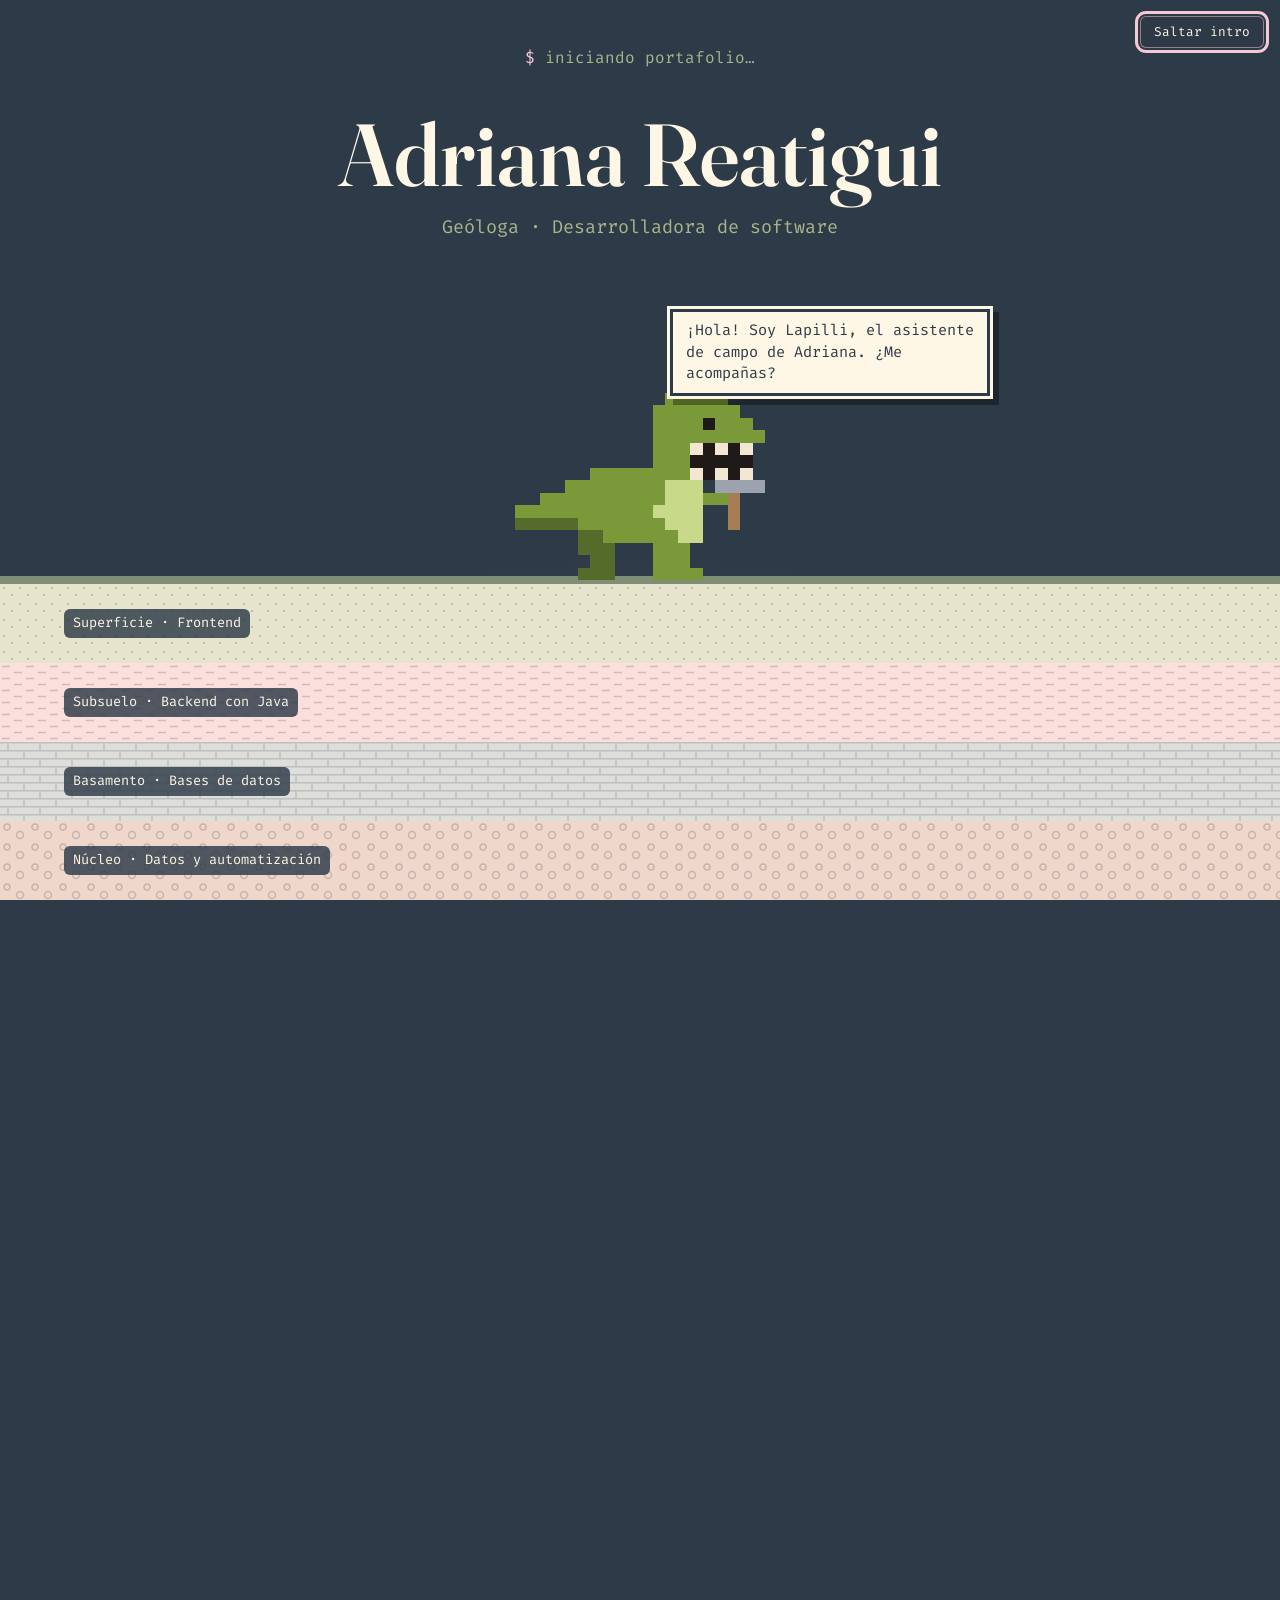
==== commit 3d19d00a: "feat: :sparkles: Lapilli visible por defecto, con opción de ocultarlo en Ajustes - Vuelve a presenta" ====
--- a/index.html
+++ b/index.html
@@ -22,16 +22,15 @@
   <link rel="stylesheet" href="css/mascot.css">
   <link rel="stylesheet" href="css/intro.css">
   <script>
-    // Lapilli empieza oculto y se muestra desde Ajustes (ui/settings.js).
+    // Lapilli se ve, salvo que el visitante lo oculte en Ajustes (ui/settings.js).
     // Presentación a pantalla completa (js/intro.js): una vez por sesión, nunca con
     // movimiento reducido o con las animaciones en pausa; ?intro la fuerza.
     // Mientras tanto la página espera escondida; si el JavaScript no arranca en
     // 6 s, se muestra igual.
     (function () {
       var root = document.documentElement;
-      root.classList.add('no-lapilli');
       try {
-        if (localStorage.getItem('portafolio:mascota') === 'visible') root.classList.remove('no-lapilli');
+        if (localStorage.getItem('portafolio:mascota') === 'oculto') root.classList.add('no-lapilli');
         var force = /[?&]intro\b/.test(location.search);
         var seen = sessionStorage.getItem('portafolio:intro') === 'visto';
         var paused = localStorage.getItem('portafolio:animaciones') === 'off' || /[?&]motion=off\b/.test(location.search);
--- a/css/scene.css
+++ b/css/scene.css
@@ -168,7 +168,7 @@
   }
 }
 
-/* Lapilli oculto (lo normal; se muestra desde Ajustes): sin mascota, globo,
+/* Lapilli oculto desde Ajustes: sin mascota, globo,
    hallazgos ni huellas. Las fotos y los estratos se quedan. */
 html.no-lapilli .mascot,
 html.no-lapilli .bubble,
--- a/css/intro.css
+++ b/css/intro.css
@@ -85,7 +85,7 @@
   opacity: 0;
 }
 
-/* Sin Lapilli (lo normal) el nombre queda en el centro del cielo */
+/* Sin Lapilli (oculto en Ajustes) el nombre queda en el centro del cielo */
 .intro.is-plain .intro__title {
   top: 24vh;
 }
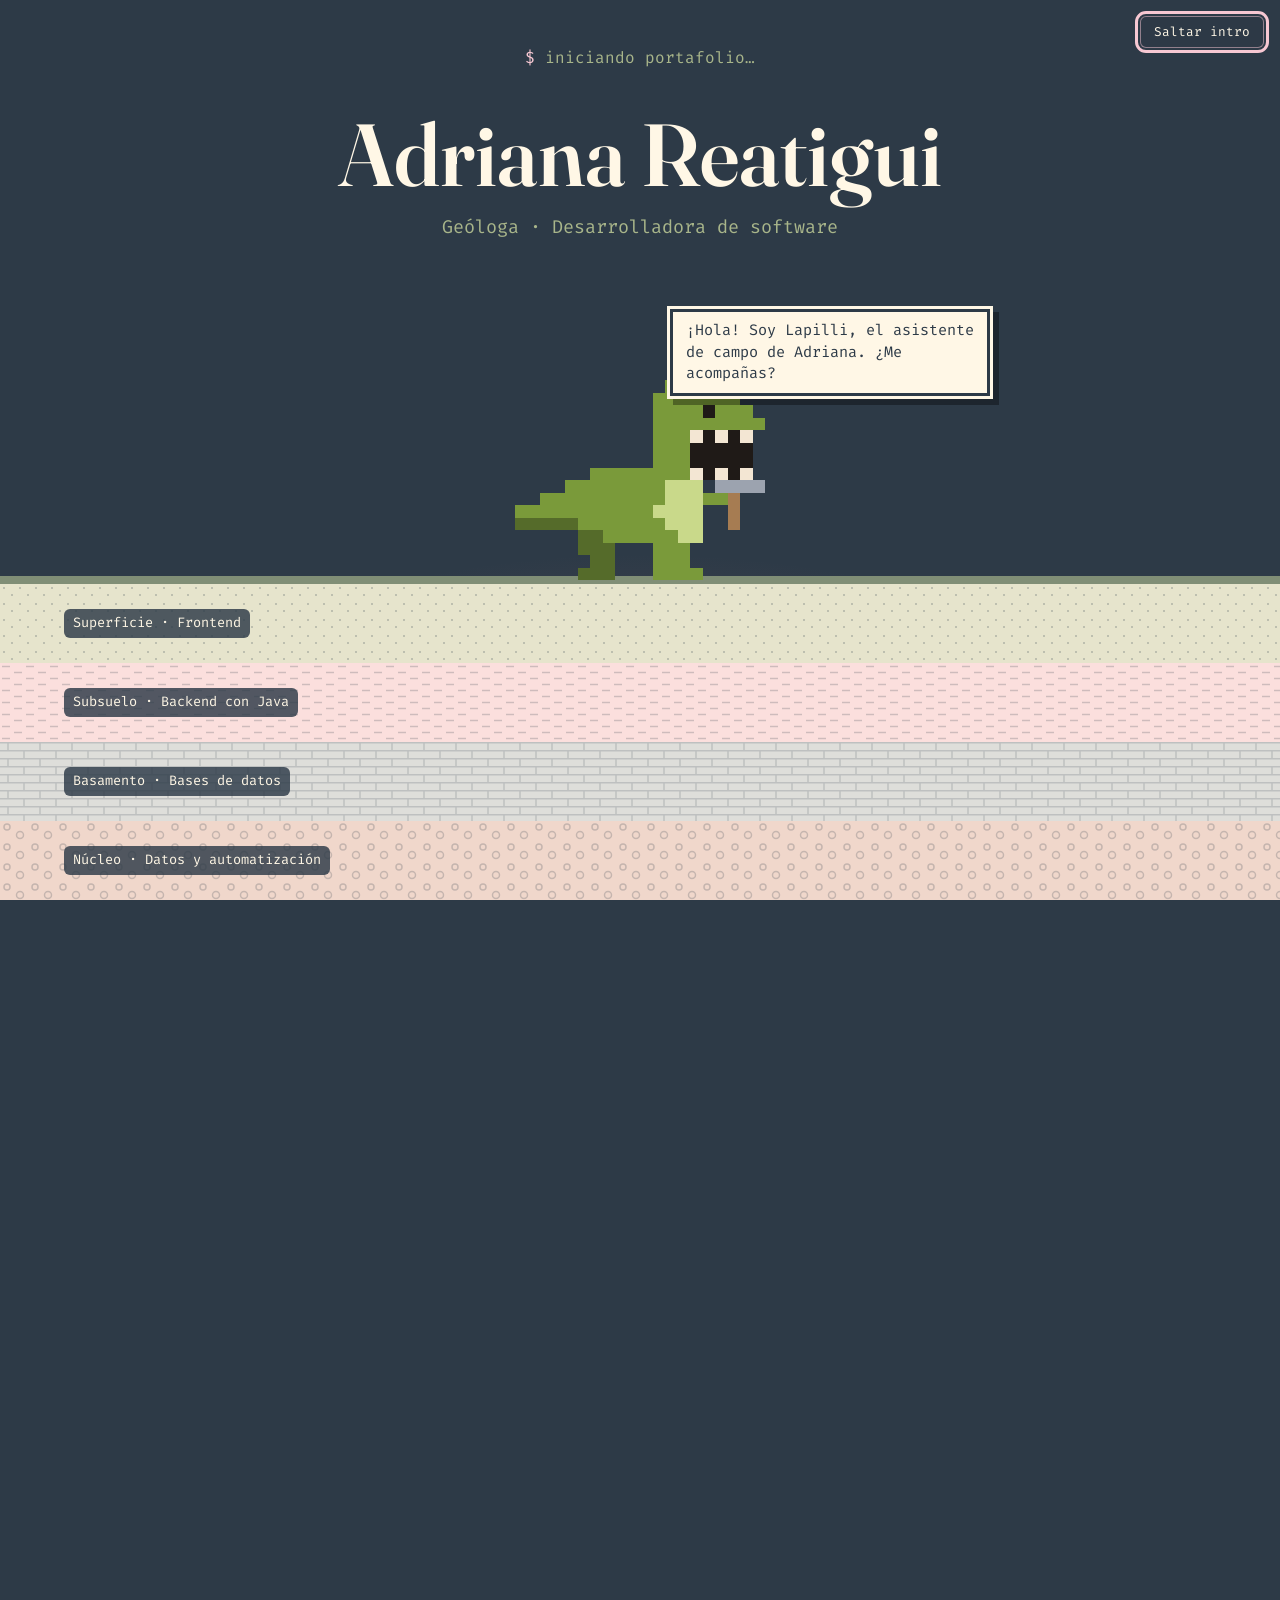
==== commit 2159e06a: "feat: :fire: quitar las fotos de campo del portafolio - Sin las polaroids junto al recorrido ni la t" ====
--- a/index.html
+++ b/index.html
@@ -157,13 +157,6 @@
           </ul>
         </div>
 
-        <!-- Fotos de campo. En escritorio aparecen como polaroids junto al recorrido de Lapilli (fx/landmarks.js) -->
-        <div class="field-photos">
-          <figure class="field-photos__item"><img src="assets/img/campo-afloramiento.webp" width="703" height="900" loading="lazy" alt="Adriana de espaldas frente a un afloramiento de rocas en capas" data-i18n-attr="alt:photo.outcropAlt"><figcaption data-i18n="photo.outcrop">Frente a un afloramiento</figcaption></figure>
-          <figure class="field-photos__item"><img src="assets/img/campo-costa.webp" width="679" height="900" loading="lazy" alt="Adriana con chaleco de campo en una playa" data-i18n-attr="alt:photo.coastAlt"><figcaption data-i18n="photo.coast">Salida de campo a la costa</figcaption></figure>
-          <figure class="field-photos__item"><img src="assets/img/campo-volcan.webp" width="900" height="506" loading="lazy" alt="Un volcán nevado detrás de un lago y un bosque de pinos" data-i18n-attr="alt:photo.volcanoAlt"><figcaption data-i18n="photo.volcano">Un volcán nevado y su lago</figcaption></figure>
-        </div>
-
         <h3 data-i18n="about.crossTitle">Donde se cruzan la tierra y el código</h3>
         <table class="crossover">
           <thead>
@@ -261,6 +254,7 @@
                 <li class="chip" data-i18n="chip.ai">IA</li>
               </ul>
               <p class="specimen__team" data-i18n="p.campus.team">Trabajo en equipo</p>
+              <a class="specimen__link specimen__link--case" href="proyectos/campus-ops.html"><span data-i18n="projects.case">Ver caso completo</span> <span aria-hidden="true">→</span></a>
               <a class="specimen__link" href="https://github.com/reatiguiadriana901/gestionSalonesHackaton" target="_blank" rel="noopener" aria-label="Ver el repositorio de Campus OPS (se abre en otra pestaña)" data-i18n-attr="aria-label:p.campus.repo"><span data-i18n="projects.repo">Ver repositorio</span> <span aria-hidden="true">↗</span></a>
             </article>
 
@@ -277,6 +271,7 @@
                 <li class="chip">MVC + DAO</li>
               </ul>
               <p class="specimen__team" data-i18n="p.frescura.team">En equipo de tres</p>
+              <a class="specimen__link specimen__link--case" href="proyectos/frescura-total.html"><span data-i18n="projects.case">Ver caso completo</span> <span aria-hidden="true">→</span></a>
               <a class="specimen__link" href="https://github.com/Eidan210/Frescura-Total-Proyecto-Java" target="_blank" rel="noopener" aria-label="Ver el repositorio de Frescura Total (se abre en otra pestaña)" data-i18n-attr="aria-label:p.frescura.repo"><span data-i18n="projects.repo">Ver repositorio</span> <span aria-hidden="true">↗</span></a>
             </article>
 
@@ -291,6 +286,7 @@
                 <li class="chip" data-i18n="chip.relational">Modelado relacional</li>
               </ul>
               <p class="specimen__team" data-i18n="p.techshop.team">En pareja con Sergio Daniel Flórez López</p>
+              <a class="specimen__link specimen__link--case" href="proyectos/as-techshop.html"><span data-i18n="projects.case">Ver caso completo</span> <span aria-hidden="true">→</span></a>
               <a class="specimen__link" href="https://github.com/reatiguiadriana901/Proyecto-Ecommerce-Mysql" target="_blank" rel="noopener" aria-label="Ver el repositorio de AS_TechShop (se abre en otra pestaña)" data-i18n-attr="aria-label:p.techshop.repo"><span data-i18n="projects.repo">Ver repositorio</span> <span aria-hidden="true">↗</span></a>
             </article>
 
@@ -305,6 +301,7 @@
                 <li class="chip" data-i18n="chip.roles">Seguridad por roles</li>
               </ul>
               <p class="specimen__team" data-i18n="p.asogasinga.team">Proyecto individual</p>
+              <a class="specimen__link specimen__link--case" href="proyectos/asogasinga.html"><span data-i18n="projects.case">Ver caso completo</span> <span aria-hidden="true">→</span></a>
               <a class="specimen__link" href="https://github.com/reatiguiadriana901/Sistema-ASOGASINGA" target="_blank" rel="noopener" aria-label="Ver el repositorio de Sistema ASOGASINGA (se abre en otra pestaña)" data-i18n-attr="aria-label:p.asogasinga.repo"><span data-i18n="projects.repo">Ver repositorio</span> <span aria-hidden="true">↗</span></a>
             </article>
 
@@ -320,6 +317,7 @@
                 <li class="chip">Google Sheets</li>
               </ul>
               <p class="specimen__team" data-i18n="p.talentflow.team">Proyecto de automatización</p>
+              <a class="specimen__link specimen__link--case" href="proyectos/talentflow-ai.html"><span data-i18n="projects.case">Ver caso completo</span> <span aria-hidden="true">→</span></a>
               <a class="specimen__link" href="https://github.com/reatiguiadriana901/proyecto-N8N-" target="_blank" rel="noopener" aria-label="Ver el repositorio de TalentFlow AI (se abre en otra pestaña)" data-i18n-attr="aria-label:p.talentflow.repo"><span data-i18n="projects.repo">Ver repositorio</span> <span aria-hidden="true">↗</span></a>
             </article>
 
@@ -335,6 +333,7 @@
                 <li class="chip">localStorage</li>
               </ul>
               <p class="specimen__team" data-i18n="p.acme.team">Con Santiago Becerra y Cristian Solano, bajo Scrum</p>
+              <a class="specimen__link specimen__link--case" href="proyectos/acme-school.html"><span data-i18n="projects.case">Ver caso completo</span> <span aria-hidden="true">→</span></a>
               <a class="specimen__link" href="https://github.com/reatiguiadriana901/ProyectoAcmesSchool_JavaScript_Becerra_Reatigui_Solano" target="_blank" rel="noopener" aria-label="Ver el repositorio de Acme School (se abre en otra pestaña)" data-i18n-attr="aria-label:p.acme.repo"><span data-i18n="projects.repo">Ver repositorio</span> <span aria-hidden="true">↗</span></a>
             </article>
 
@@ -349,12 +348,13 @@
                 <li class="chip" data-i18n="chip.collections">Colecciones</li>
                 <li class="chip" data-i18n="chip.exceptions">Excepciones</li>
               </ul>
+              <a class="specimen__link specimen__link--case" href="proyectos/java-poo.html"><span data-i18n="projects.case">Ver caso completo</span> <span aria-hidden="true">→</span></a>
               <a class="specimen__link" href="https://github.com/reatiguiadriana901/PRACTICA_1_JAVA_POO" target="_blank" rel="noopener" aria-label="Ver el repositorio de Práctica Java POO (se abre en otra pestaña)" data-i18n-attr="aria-label:p.javapoo.repo"><span data-i18n="projects.repo">Ver repositorio</span> <span aria-hidden="true">↗</span></a>
             </article>
 
             <article class="specimen" id="p-thesis" data-rex="15 de 19 conos aptos se alinean con una falla o un lineamiento." data-rex-en="15 of 19 suitable cones line up with a fault or a lineament.">
               <p class="specimen__tag"><span data-i18n="p.thesis.tag">Trabajo de grado</span><span>2026</span></p>
-              <h3 class="specimen__title" data-i18n="p.thesis.title">Morfometría de un campo volcánico</h3>
+              <h3 class="specimen__title" data-i18n="p.thesis.title">Volcanes que siguen fallas</h3>
               <p class="specimen__subtitle" data-i18n="p.thesis.subtitle">Tesis de Geología · Universidad Industrial de Santander</p>
               <p class="specimen__description" data-i18n="p.thesis.desc">Análisis morfométrico y morfoestructural de los conos del Campo Volcánico Monogenético Isnos–San Agustín (Huila). Medí 20 conos sobre un modelo digital de elevación y comparé su orientación con fallas y lineamientos: 15 de 19 conos aptos se alinean con una estructura, con un desfase medio de 6,6°.</p>
               <ul class="chips">
@@ -366,6 +366,7 @@
                 <li class="chip">QGIS</li>
               </ul>
               <p class="specimen__team" data-i18n="p.thesis.team">Directora: Dayana Andrea Schonwalder-Angel, PhD · Código disponible bajo solicitud</p>
+              <a class="specimen__link specimen__link--case" href="proyectos/tesis.html"><span data-i18n="projects.case">Ver caso completo</span> <span aria-hidden="true">→</span></a>
             </article>
 
             <article class="specimen" id="p-poster" data-rex="Las fallas poligonales se forman por compactación, sin necesidad de tectónica regional." data-rex-en="Polygonal faults form through compaction, without regional tectonics.">
@@ -379,6 +380,7 @@
                 <li class="chip" data-i18n="chip.structural">Geología estructural</li>
               </ul>
               <p class="specimen__team" data-i18n="p.poster.team">Con Kevin Tarazona y Dilan Martínez Sánchez · UIS</p>
+              <a class="specimen__link specimen__link--case" href="proyectos/poster-fallas-poligonales.html"><span data-i18n="projects.case">Ver caso completo</span> <span aria-hidden="true">→</span></a>
             </article>
           </div>
         </div>
--- a/css/sections.css
+++ b/css/sections.css
@@ -366,46 +366,6 @@
   color: var(--color-accent);
   font-family: var(--font-mono);
   font-weight: 700;
-}
-
-/* Fotos de campo como polaroids. En modo ruta van junto al recorrido (fx/landmarks.js). */
-.field-photos {
-  display: flex;
-  flex-wrap: wrap;
-  justify-content: center;
-  gap: var(--space-5);
-  margin-top: var(--space-7);
-}
-
-html[data-mode="route"] .field-photos {
-  display: none;
-}
-
-.field-photos__item {
-  width: min(100%, 220px);
-  margin: 0;
-  padding: 8px 8px 0;
-  background: #fffdf8;
-  box-shadow: var(--shadow);
-  rotate: -2deg;
-}
-
-.field-photos__item:nth-child(2) {
-  rotate: 2deg;
-}
-
-.field-photos__item img {
-  display: block;
-  width: 100%;
-  height: auto;
-}
-
-.field-photos__item figcaption {
-  padding: 6px 2px 10px;
-  color: var(--midnight);
-  font-family: var(--font-mono);
-  font-size: 0.72rem;
-  text-align: center;
 }
 
 .about h3 {
@@ -729,6 +689,24 @@
   font-weight: 700;
 }
 
+/* Enlace a la página del proyecto (proyectos/*.html): más visible que el del repositorio */
+.specimen__link--case {
+  padding: 0.45rem 1.1rem;
+  border-radius: 999px;
+  background: var(--color-accent);
+  color: var(--color-bg);
+  text-decoration: none;
+}
+
+.specimen__link--case:hover {
+  background: var(--color-accent-strong);
+  color: var(--color-bg);
+}
+
+.specimen__link--case + .specimen__link {
+  margin-top: var(--space-3);
+}
+
 /* ---------- Habilidades: columna estratigráfica ---------- */
 
 .strata {
--- a/css/scene.css
+++ b/css/scene.css
@@ -121,55 +121,8 @@
   }
 }
 
-/* Fotos de campo (fx/landmarks.js), como polaroids pegadas en el mapa */
-.polaroid {
-  position: absolute;
-  top: 0;
-  left: 0;
-  margin: 0;
-  padding: 8px 8px 0;
-  background: #fffdf8;
-  box-shadow: 0 10px 24px rgb(45 58 71 / 0.25);
-}
-
-/* Un trozo de cinta que la sostiene */
-.polaroid::before {
-  content: "";
-  position: absolute;
-  top: -10px;
-  left: 50%;
-  width: 64px;
-  height: 20px;
-  background: color-mix(in oklab, var(--blush) 75%, transparent);
-  transform: translateX(-50%) rotate(-4deg);
-}
-
-.polaroid img {
-  display: block;
-  width: 100%;
-  height: auto;
-}
-
-.polaroid figcaption {
-  padding: 6px 2px 10px;
-  color: var(--midnight);
-  font-family: var(--font-mono);
-  font-size: 0.72rem;
-  text-align: center;
-}
-
-.polaroid.is-found {
-  animation: polaroid-pop 0.6s ease;
-}
-
-@keyframes polaroid-pop {
-  40% {
-    scale: 1.06;
-  }
-}
-
 /* Lapilli oculto desde Ajustes: sin mascota, globo,
-   hallazgos ni huellas. Las fotos y los estratos se quedan. */
+   hallazgos ni huellas. Los estratos se quedan. */
 html.no-lapilli .mascot,
 html.no-lapilli .bubble,
 html.no-lapilli .landmark,
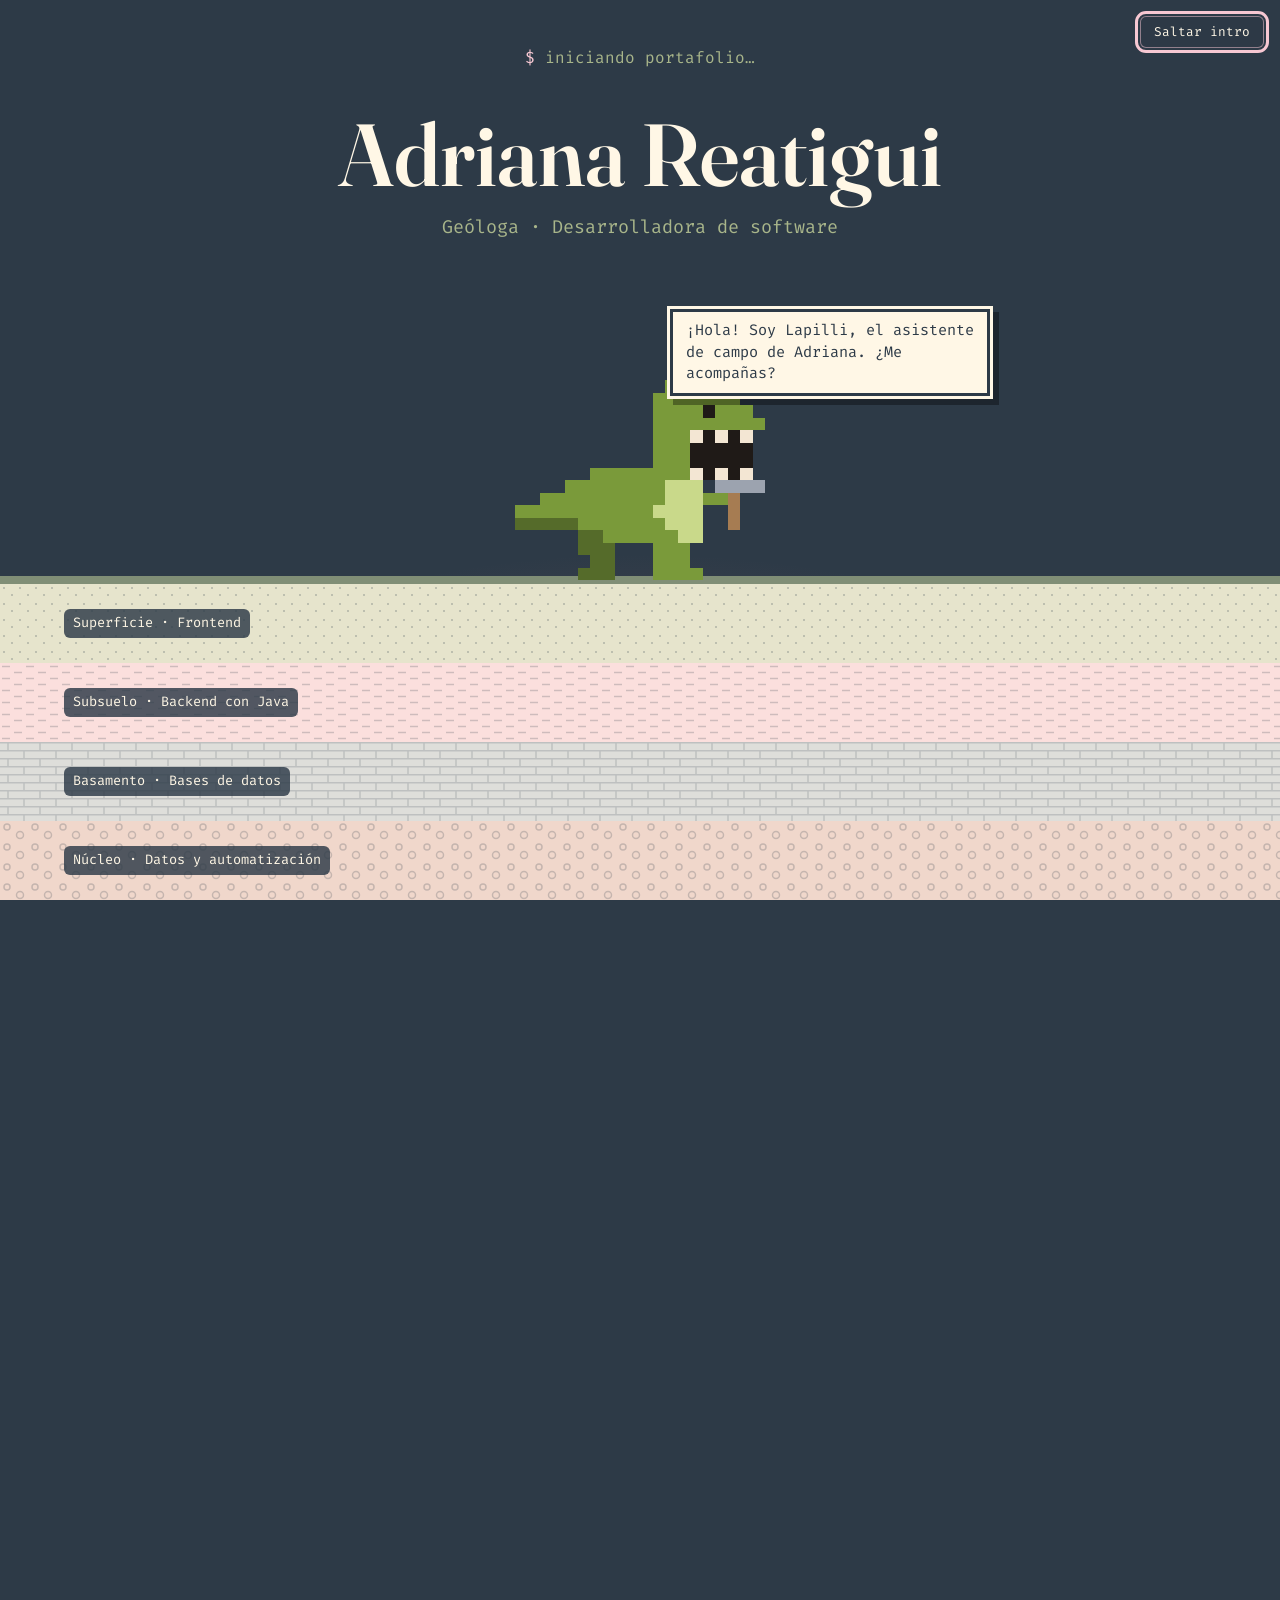
==== commit 5813c2eb: "Merge branch 'dev': póster de la Semana Técnica y secciones renovadas" ====
--- a/index.html
+++ b/index.html
@@ -138,7 +138,7 @@
         <p class="eyebrow" aria-hidden="true"><span class="eyebrow__index">01</span>sobre-mi.md</p>
         <h2 id="sobre-mi-titulo" data-i18n="about.title">Sobre mí</h2>
         <div class="about__intro">
-          <p class="about__text" data-i18n="about.p1">Soy geóloga de la Universidad Industrial de Santander y estoy terminando el Técnico en Desarrollo de Software en Campuslands. Hoy programo sobre todo en Java, diseño bases de datos y automatizo procesos con n8n, y uso Python para analizar datos geoespaciales.</p>
+          <p class="about__text" data-i18n="about.p1">Soy geóloga de la Universidad Industrial de Santander y estoy cursando el Técnico en Desarrollo de Software en Campuslands. Hoy programo sobre todo en Java, diseño bases de datos y automatizo procesos con n8n, y uso Python para analizar datos geoespaciales.</p>
           <figure class="about__portrait reveal">
             <img src="assets/img/retrato-acuarela.webp" width="480" height="676" loading="lazy"
               alt="Retrato en acuarela de Adriana con sombrero de campo y camisa a cuadros" data-i18n-attr="alt:about.portraitAlt">
@@ -151,8 +151,8 @@
         <div class="now">
           <h3 class="now__title" data-i18n="about.nowTitle">Ahora mismo</h3>
           <ul class="now__list">
-            <li data-i18n="about.now1">Terminando el Técnico en Desarrollo de Software en Campuslands.</li>
-            <li data-i18n="about.now2">Construyendo aplicaciones en Java con MySQL, como Frescura Total.</li>
+            <li data-i18n="about.now1">Cursando el Técnico en Desarrollo de Software en Campuslands, que termino en 2027.</li>
+            <li data-i18n="about.now2">Aprendiendo Spring Boot para construir el backend de aplicaciones en Java.</li>
             <li data-i18n="about.now3">Abierta a oportunidades en desarrollo de software, datos y geociencias.</li>
           </ul>
         </div>
@@ -161,26 +161,27 @@
         <table class="crossover">
           <thead>
             <tr>
-              <th scope="col" data-i18n="about.crossGeo">En geología aprendí a…</th>
-              <th scope="col" data-i18n="about.crossDev">En desarrollo lo aplico para…</th>
+              <th scope="col" data-i18n="about.crossGeo">En Geología (UIS) aprendí a…</th>
+              <th scope="col" data-i18n="about.crossDev">En el software lo aplico para…</th>
             </tr>
           </thead>
+          <!-- Cada fila: una materia de la carrera y dónde la uso hoy -->
           <tbody>
             <tr>
-              <td data-i18n="about.cross1a">Leer capas y entender cómo se construye un sistema de abajo hacia arriba</td>
-              <td data-i18n="about.cross1b">Diseñar bases de datos y aplicaciones por capas, con estructura clara</td>
+              <td><span class="crossover__tag" data-i18n="about.cross1tag">Estratigrafía</span><span data-i18n="about.cross1a">Leer una sucesión de capas en orden y reconstruir cómo se formó.</span></td>
+              <td><span class="crossover__tag">Java · MVC + DAO</span><span data-i18n="about.cross1b">Organizar una aplicación por capas, cada una con su función, como en Frescura Total.</span></td>
             </tr>
             <tr>
-              <td data-i18n="about.cross2a">Trabajar con datos de campo incompletos y validarlos</td>
-              <td data-i18n="about.cross2b">Escribir validaciones y consultas que protegen la integridad de la información</td>
+              <td><span class="crossover__tag" data-i18n="about.cross2tag">Campo I y II</span><span data-i18n="about.cross2a">Tomar datos en campo, revisarlos y descartar los que no son confiables.</span></td>
+              <td><span class="crossover__tag">MySQL · triggers</span><span data-i18n="about.cross2b">Validar los datos antes de guardarlos, con restricciones y triggers, como en ASOGASINGA.</span></td>
             </tr>
             <tr>
-              <td data-i18n="about.cross3a">Procesar datos geoespaciales con SIG y estadística</td>
-              <td data-i18n="about.cross3b">Automatizar análisis con Python y dejar resultados reproducibles</td>
+              <td><span class="crossover__tag" data-i18n="about.cross3tag">Geoestadística y SIG</span><span data-i18n="about.cross3a">Analizar datos espaciales y medir patrones con estadística.</span></td>
+              <td><span class="crossover__tag">Python</span><span data-i18n="about.cross3b">Automatizar el análisis de mi tesis en notebooks reproducibles: rosas de orientación y estadística circular.</span></td>
             </tr>
             <tr>
-              <td data-i18n="about.cross4a">Ser rigurosa con la evidencia antes de sacar conclusiones</td>
-              <td data-i18n="about.cross4b">Probar, depurar y documentar antes de dar algo por terminado</td>
+              <td><span class="crossover__tag" data-i18n="about.cross4tag">Geología estructural</span><span data-i18n="about.cross4a">Entender cómo se conectan fallas, pliegues y esfuerzos en un mismo sistema.</span></td>
+              <td><span class="crossover__tag">n8n · PostgreSQL</span><span data-i18n="about.cross4b">Conectar servicios, datos e IA en flujos automáticos, como en Campus OPS y TalentFlow AI.</span></td>
             </tr>
           </tbody>
         </table>
@@ -189,7 +190,8 @@
           <div>
             <dt data-i18n="about.education">Formación</dt>
             <dd data-i18n="about.educationGeo">Geología, Universidad Industrial de Santander (2021–2026)</dd>
-            <dd data-i18n="about.educationSoft">Técnico en Desarrollo de Software, Campuslands (2026–actualidad)</dd>
+            <dd data-i18n="about.educationSoft">Técnico en Desarrollo de Software, Campuslands (2026–2027)</dd>
+            <dd class="facts__note" data-i18n="about.educationExtra">En la UIS fui auxiliar de Sedimentología y de Geología para Ingenieros, y participé en semilleros de investigación como el SEGET (Geología Estructural y Tectónica).</dd>
           </div>
           <div>
             <dt data-i18n="about.languages">Idiomas</dt>
@@ -234,10 +236,10 @@
             <button class="core" type="button" aria-expanded="false" aria-controls="p-asogasinga"><span class="core__id">N-04</span><span class="core__name">ASOGASINGA</span></button>
             <button class="core" type="button" aria-expanded="false" aria-controls="p-talentflow"><span class="core__id">N-05</span><span class="core__name">TalentFlow AI</span></button>
             <button class="core" type="button" aria-expanded="false" aria-controls="p-acme"><span class="core__id">N-06</span><span class="core__name">Acme School</span></button>
-            <button class="core" type="button" aria-expanded="false" aria-controls="p-javapoo"><span class="core__id">N-07</span><span class="core__name" data-i18n="core.javapoo">Práctica Java POO</span></button>
             <p class="core-box__group" data-i18n="projects.groupGeo">Geociencias</p>
-            <button class="core" type="button" aria-expanded="false" aria-controls="p-thesis"><span class="core__id">N-08</span><span class="core__name" data-i18n="core.thesis">Tesis: campo volcánico</span></button>
-            <button class="core" type="button" aria-expanded="false" aria-controls="p-poster"><span class="core__id">N-09</span><span class="core__name" data-i18n="core.poster">Póster: fallas poligonales</span></button>
+            <button class="core" type="button" aria-expanded="false" aria-controls="p-thesis"><span class="core__id">N-07</span><span class="core__name" data-i18n="core.thesis">Tesis: volcanes y fallas</span></button>
+            <button class="core" type="button" aria-expanded="false" aria-controls="p-poster"><span class="core__id">N-08</span><span class="core__name" data-i18n="core.poster">Póster: fallas poligonales</span></button>
+            <button class="core" type="button" aria-expanded="false" aria-controls="p-corte"><span class="core__id">N-09</span><span class="core__name" data-i18n="core.corte">Póster: corte de Santander</span></button>
           </div>
 
           <div class="core-box__panels">
@@ -337,21 +339,6 @@
               <a class="specimen__link" href="https://github.com/reatiguiadriana901/ProyectoAcmesSchool_JavaScript_Becerra_Reatigui_Solano" target="_blank" rel="noopener" aria-label="Ver el repositorio de Acme School (se abre en otra pestaña)" data-i18n-attr="aria-label:p.acme.repo"><span data-i18n="projects.repo">Ver repositorio</span> <span aria-hidden="true">↗</span></a>
             </article>
 
-            <article class="specimen" id="p-javapoo" data-rex="Herencia, colecciones y excepciones en Java, todo en consola." data-rex-en="Inheritance, collections and exceptions in Java, all in the console.">
-              <p class="specimen__tag"><span>Java</span><span>2026</span></p>
-              <h3 class="specimen__title" data-i18n="core.javapoo">Práctica Java POO</h3>
-              <p class="specimen__subtitle" data-i18n="p.javapoo.subtitle">Programación orientada a objetos</p>
-              <p class="specimen__description" data-i18n="p.javapoo.desc">Cinco ejercicios de consola en Java que aplican herencia, colecciones, excepciones y manejo de archivos.</p>
-              <ul class="chips">
-                <li class="chip">Java</li>
-                <li class="chip" data-i18n="chip.oop">POO</li>
-                <li class="chip" data-i18n="chip.collections">Colecciones</li>
-                <li class="chip" data-i18n="chip.exceptions">Excepciones</li>
-              </ul>
-              <a class="specimen__link specimen__link--case" href="proyectos/java-poo.html"><span data-i18n="projects.case">Ver caso completo</span> <span aria-hidden="true">→</span></a>
-              <a class="specimen__link" href="https://github.com/reatiguiadriana901/PRACTICA_1_JAVA_POO" target="_blank" rel="noopener" aria-label="Ver el repositorio de Práctica Java POO (se abre en otra pestaña)" data-i18n-attr="aria-label:p.javapoo.repo"><span data-i18n="projects.repo">Ver repositorio</span> <span aria-hidden="true">↗</span></a>
-            </article>
-
             <article class="specimen" id="p-thesis" data-rex="15 de 19 conos aptos se alinean con una falla o un lineamiento." data-rex-en="15 of 19 suitable cones line up with a fault or a lineament.">
               <p class="specimen__tag"><span data-i18n="p.thesis.tag">Trabajo de grado</span><span>2026</span></p>
               <h3 class="specimen__title" data-i18n="p.thesis.title">Volcanes que siguen fallas</h3>
@@ -381,6 +368,20 @@
               </ul>
               <p class="specimen__team" data-i18n="p.poster.team">Con Kevin Tarazona y Dilan Martínez Sánchez · UIS</p>
               <a class="specimen__link specimen__link--case" href="proyectos/poster-fallas-poligonales.html"><span data-i18n="projects.case">Ver caso completo</span> <span aria-hidden="true">→</span></a>
+            </article>
+
+            <article class="specimen" id="p-corte" data-rex="En el Valle Medio del Magdalena la deformación es thin-skinned; en el Macizo de Santander, thick-skinned." data-rex-en="Thin-skinned in the Middle Magdalena Valley, thick-skinned in the Santander Massif.">
+              <p class="specimen__tag"><span data-i18n="p.corte.tag">Semana Técnica</span><span>2024</span></p>
+              <h3 class="specimen__title" data-i18n="p.corte.title">Corte geológico del Macizo de Santander</h3>
+              <p class="specimen__subtitle" data-i18n="p.corte.subtitle">Póster · XVI Semana Técnica de Geología</p>
+              <p class="specimen__description" data-i18n="p.corte.desc">Elaboramos un corte geológico a escala 1:100.000 entre el Valle Medio del Magdalena y la Subcuenca de Málaga, e identificamos tres dominios estructurales: dos compresivos y uno transpresivo, en el Macizo de Santander.</p>
+              <ul class="chips">
+                <li class="chip" data-i18n="chip.structural">Geología estructural</li>
+                <li class="chip" data-i18n="chip.crossSections">Cortes geológicos</li>
+                <li class="chip" data-i18n="chip.tectonics">Tectónica</li>
+              </ul>
+              <p class="specimen__team" data-i18n="p.corte.team">Con Cristina Lizcano, Santiago Angulo, Bredman Sang, Francisco Velandia y Giovanny Jiménez · SEGET, UIS</p>
+              <a class="specimen__link specimen__link--case" href="proyectos/poster-corte-santander.html"><span data-i18n="projects.case">Ver caso completo</span> <span aria-hidden="true">→</span></a>
             </article>
           </div>
         </div>
@@ -408,9 +409,11 @@
             </ul>
           </li>
           <li class="stratum">
-            <p class="stratum__name"><span class="stratum__layer" data-i18n="skills.subsurface">Subsuelo</span><span data-i18n="skills.backend">Backend con Java</span></p>
+            <p class="stratum__name"><span class="stratum__layer" data-i18n="skills.subsurface">Subsuelo</span>Backend</p>
             <ul class="chips">
               <li class="chip" data-i18n="chip.javaOop">Java 21 (POO)</li>
+              <li class="chip">Spring Boot</li>
+              <li class="chip">Python</li>
               <li class="chip">Maven</li>
               <li class="chip">JDBC</li>
               <li class="chip">MVC + DAO</li>
@@ -428,11 +431,19 @@
           <li class="stratum">
             <p class="stratum__name"><span class="stratum__layer" data-i18n="skills.core">Núcleo</span><span data-i18n="skills.dataAuto">Datos y automatización</span></p>
             <ul class="chips">
-              <li class="chip">Python</li>
+              <li class="chip">NumPy</li>
+              <li class="chip">GeoPandas</li>
               <li class="chip">Jupyter</li>
               <li class="chip">n8n</li>
+              <li class="chip" data-i18n="chip.gemini">IA con Gemini</li>
+            </ul>
+          </li>
+          <li class="stratum">
+            <p class="stratum__name"><span class="stratum__layer" data-i18n="skills.matrix">Matriz</span><span data-i18n="skills.workflow">Forma de trabajo</span></p>
+            <ul class="chips">
+              <li class="chip">Git</li>
+              <li class="chip">GitHub</li>
               <li class="chip">Docker</li>
-              <li class="chip">Git</li>
               <li class="chip">Scrum</li>
             </ul>
           </li>
@@ -441,19 +452,53 @@
             <ul class="chips">
               <li class="chip">ArcGIS Pro</li>
               <li class="chip">QGIS</li>
-              <li class="chip" data-i18n="chip.dem">Análisis de DEM</li>
+              <li class="chip" data-i18n="chip.geoMapping">Cartografía geológica</li>
+              <li class="chip" data-i18n="chip.crossSections">Cortes geológicos</li>
             </ul>
           </li>
         </ol>
 
-        <!-- Habilidades blandas como cristales: cada una con su color -->
+        <!-- Cualidades: cada carta se voltea y cuenta por qué la tengo -->
         <div class="soft-skills">
           <h3 data-i18n="skills.softTitle">También me caracteriza</h3>
-          <ul class="gems">
-            <li class="gem reveal"><span data-i18n="skills.soft1">Pensamiento analítico</span></li>
-            <li class="gem reveal"><span data-i18n="skills.soft2">Resolución de problemas</span></li>
-            <li class="gem reveal"><span data-i18n="skills.soft3">Trabajo en equipo con Scrum</span></li>
-            <li class="gem reveal"><span data-i18n="skills.soft4">Aprendizaje continuo</span></li>
+          <p class="passions__hint" data-i18n="skills.softHint">Pasa el cursor o toca una carta para ver por qué.</p>
+          <ul class="traits">
+            <li class="passion passion--trait reveal" tabindex="0">
+              <div class="passion__inner">
+                <div class="passion__face passion__face--front"><span class="trait__gem" aria-hidden="true"></span><h4 data-i18n="skills.trait1">Pensamiento crítico</h4></div>
+                <div class="passion__face passion__face--back"><p class="trait__why" data-i18n="skills.why">Por qué</p><p data-i18n="skills.trait1Why">En mi tesis no di por hecho que los conos seguían el esfuerzo regional: lo puse a prueba y solo 4 de 19 lo hacen.</p></div>
+              </div>
+            </li>
+            <li class="passion passion--trait reveal" tabindex="0">
+              <div class="passion__inner">
+                <div class="passion__face passion__face--front"><span class="trait__gem" aria-hidden="true"></span><h4 data-i18n="skills.trait2">Rigor con los datos</h4></div>
+                <div class="passion__face passion__face--back"><p class="trait__why" data-i18n="skills.why">Por qué</p><p data-i18n="skills.trait2Why">Antes de sacar conclusiones depuré 526 trazos hasta quedarme con 32 lineamientos.</p></div>
+              </div>
+            </li>
+            <li class="passion passion--trait reveal" tabindex="0">
+              <div class="passion__inner">
+                <div class="passion__face passion__face--front"><span class="trait__gem" aria-hidden="true"></span><h4 data-i18n="skills.trait3">Gestión del tiempo</h4></div>
+                <div class="passion__face passion__face--back"><p class="trait__why" data-i18n="skills.why">Por qué</p><p data-i18n="skills.trait3Why">Terminé mi tesis de Geología mientras cursaba el Técnico en Desarrollo de Software en Campuslands.</p></div>
+              </div>
+            </li>
+            <li class="passion passion--trait reveal" tabindex="0">
+              <div class="passion__inner">
+                <div class="passion__face passion__face--front"><span class="trait__gem" aria-hidden="true"></span><h4 data-i18n="skills.trait4">Aprendizaje autónomo</h4></div>
+                <div class="passion__face passion__face--back"><p class="trait__why" data-i18n="skills.why">Por qué</p><p data-i18n="skills.trait4Why">Pasé de la geología al software y sigo sumando: Java, SQL, n8n y ahora Spring Boot.</p></div>
+              </div>
+            </li>
+            <li class="passion passion--trait reveal" tabindex="0">
+              <div class="passion__inner">
+                <div class="passion__face passion__face--front"><span class="trait__gem" aria-hidden="true"></span><h4 data-i18n="skills.trait5">Comunicar con claridad</h4></div>
+                <div class="passion__face passion__face--back"><p class="trait__why" data-i18n="skills.why">Por qué</p><p data-i18n="skills.trait5Why">Presenté pósters en el XX Congreso Colombiano de Geología y en la XVI Semana Técnica de Geología.</p></div>
+              </div>
+            </li>
+            <li class="passion passion--trait reveal" tabindex="0">
+              <div class="passion__inner">
+                <div class="passion__face passion__face--front"><span class="trait__gem" aria-hidden="true"></span><h4 data-i18n="skills.trait6">Resolver bajo presión</h4></div>
+                <div class="passion__face passion__face--back"><p class="trait__why" data-i18n="skills.why">Por qué</p><p data-i18n="skills.trait6Why">En la hackatón de Campuslands construimos Campus OPS, con IA y automatizaciones en n8n.</p></div>
+              </div>
+            </li>
           </ul>
         </div>
       </div>
@@ -464,7 +509,7 @@
       <div class="section__inner">
         <p class="eyebrow" aria-hidden="true"><span class="eyebrow__index">04</span>intereses.py</p>
         <h2 id="intereses-titulo" data-i18n="interests.title">Intereses</h2>
-        <p data-i18n="interests.intro">Temas en los que quiero seguir creciendo, entre las geociencias y los datos.</p>
+        <p data-i18n="interests.intro">Temas en los que quiero seguir creciendo, entre las geociencias, los datos y el backend.</p>
         <p class="passions__hint" data-i18n="interests.hint">Pasa el cursor o toca una muestra para leerla.</p>
         <ul class="passions__grid">
           <li class="passion reveal" tabindex="0">
@@ -530,6 +575,28 @@
               </div>
               <div class="passion__face passion__face--back">
                 <p data-i18n="interests.dbText">Modelado relacional con integridad: claves, restricciones, procedimientos y consultas analíticas.</p>
+              </div>
+            </div>
+          </li>
+          <li class="passion reveal" tabindex="0">
+            <div class="passion__inner">
+              <div class="passion__face passion__face--front">
+                <canvas class="pixel-icon" data-sprite="gear" width="16" height="16" aria-hidden="true"></canvas>
+                <h3 data-i18n="interests.auto">Automatización</h3>
+              </div>
+              <div class="passion__face passion__face--back">
+                <p data-i18n="interests.autoText">Convertir tareas repetitivas en flujos que corren solos, como los workflows de n8n de Campus OPS y TalentFlow AI.</p>
+              </div>
+            </div>
+          </li>
+          <li class="passion reveal" tabindex="0">
+            <div class="passion__inner">
+              <div class="passion__face passion__face--front">
+                <canvas class="pixel-icon" data-sprite="cup" width="16" height="16" aria-hidden="true"></canvas>
+                <h3 data-i18n="interests.backend">Backend con Java</h3>
+              </div>
+              <div class="passion__face passion__face--back">
+                <p data-i18n="interests.backendText">La parte del software que más disfruto: la lógica y los datos detrás de una aplicación. Ahora estoy aprendiendo Spring Boot.</p>
               </div>
             </div>
           </li>
--- a/css/sections.css
+++ b/css/sections.css
@@ -325,19 +325,21 @@
   }
 }
 
-/* "Ahora mismo": lo que estoy haciendo hoy */
+/* "Ahora mismo": lo que estoy haciendo hoy, en un recuadro oscuro para que resalte */
 .now {
   max-width: 760px;
   margin: var(--space-7) auto 0;
   padding: var(--space-5) var(--space-6);
-  border-left: 4px solid var(--color-highlight);
-  background: var(--color-surface);
+  border-left: 6px solid var(--blush);
+  background: var(--midnight);
+  color: var(--vanilla);
   border-radius: 0 var(--radius-sm) var(--radius-sm) 0;
+  box-shadow: var(--shadow);
 }
 
 .about .now__title {
   margin: 0 0 var(--space-3);
-  color: var(--color-heading);
+  color: var(--blush);
   font-family: var(--font-mono);
   font-size: 0.85rem;
   font-weight: 500;
@@ -363,7 +365,7 @@
   content: "›";
   position: absolute;
   left: 0;
-  color: var(--color-accent);
+  color: var(--blush);
   font-family: var(--font-mono);
   font-weight: 700;
 }
@@ -372,15 +374,24 @@
   margin-top: var(--space-7);
 }
 
+/* "Donde se cruzan la tierra y el código": una tarjeta con encabezado oscuro;
+   cada fila pone una materia de la carrera frente a dónde la uso hoy */
 .crossover {
   width: 100%;
-  border-collapse: collapse;
+  border-collapse: separate;
+  border-spacing: 0;
+  overflow: hidden;
+  border: 1px solid var(--color-border);
+  border-radius: var(--radius-sm);
+  background: var(--color-surface);
+  box-shadow: var(--shadow);
   font-size: 0.98rem;
 }
 
 .crossover th {
-  padding: var(--space-2) var(--space-3);
-  color: var(--color-heading);
+  padding: var(--space-3) var(--space-5);
+  background: var(--midnight);
+  color: var(--vanilla);
   font-family: var(--font-mono);
   font-size: 0.8rem;
   font-weight: 500;
@@ -388,13 +399,59 @@
 }
 
 .crossover td {
-  padding: var(--space-3);
+  width: 50%;
+  padding: var(--space-4) var(--space-5);
   border-top: 1px solid var(--color-border);
+  line-height: 1.55;
   vertical-align: top;
 }
 
-.crossover td:first-child {
-  color: var(--color-text-muted);
+.crossover tbody tr:first-child td {
+  border-top: 0;
+}
+
+.crossover tbody tr:nth-child(even) td {
+  background: color-mix(in oklab, var(--sage) 10%, var(--color-surface));
+}
+
+/* La materia o la tecnología de cada celda */
+.crossover__tag {
+  display: block;
+  margin-bottom: var(--space-1);
+  color: var(--color-label);
+  font-family: var(--font-mono);
+  font-size: 0.75rem;
+  letter-spacing: 0.02em;
+}
+
+.crossover td + td .crossover__tag {
+  color: var(--color-accent);
+}
+
+/* En pantallas anchas, una flecha une la materia con su uso */
+@media (min-width: 681px) {
+  .crossover td + td {
+    position: relative;
+    padding-left: var(--space-6);
+    border-left: 1px dashed var(--color-border);
+  }
+
+  .crossover td + td::before {
+    content: "→";
+    content: "→" / "";
+    position: absolute;
+    top: var(--space-4);
+    left: -0.75em;
+    display: grid;
+    place-items: center;
+    width: 1.5em;
+    height: 1.5em;
+    border-radius: 50%;
+    background: var(--blush);
+    color: var(--midnight);
+    font-size: 0.85rem;
+    line-height: 1;
+  }
 }
 
 .facts {
@@ -420,6 +477,14 @@
 .facts dd {
   margin: var(--space-1) 0 0;
   font-size: 0.95rem;
+}
+
+/* Mención discreta: auxiliaturas y semilleros en la UIS */
+.facts .facts__note {
+  margin-top: var(--space-2);
+  color: var(--color-text-muted);
+  font-size: 0.82rem;
+  line-height: 1.45;
 }
 
 .values {
@@ -453,19 +518,31 @@
 
   .crossover tr {
     display: block;
-    padding-block: var(--space-2);
     border-top: 1px solid var(--color-border);
+  }
+
+  .crossover tbody tr:first-child {
+    border-top: 0;
   }
 
   .crossover td {
     display: block;
-    padding: var(--space-1) 0;
+    width: auto;
+    padding: var(--space-3) var(--space-4);
     border: 0;
   }
 
-  .crossover td:last-child::before {
-    content: "→ ";
+  .crossover td + td {
+    padding-top: 0;
+  }
+
+  .crossover td + td::before {
+    content: "↓";
+    content: "↓" / "";
+    display: block;
+    margin-bottom: var(--space-1);
     color: var(--color-accent);
+    font-family: var(--font-mono);
   }
 }
 
@@ -728,12 +805,13 @@
 }
 
 /* Cada capa con el color y el símbolo de su roca, como en una columna estratigráfica:
-   arenisca, lutita, caliza, conglomerado y, en la veta, roca ígnea */
+   arenisca, lutita, caliza, conglomerado, una matriz fina y, en la veta, roca ígnea */
 .stratum:nth-child(1) { border-color: var(--color-stratum-1); background: var(--litho-sandstone), var(--color-sandstone); }
 .stratum:nth-child(2) { border-color: var(--color-stratum-2); background: var(--litho-shale), var(--color-shale); }
 .stratum:nth-child(3) { border-color: var(--color-stratum-3); background: var(--litho-limestone), var(--color-limestone); }
 .stratum:nth-child(4) { border-color: var(--color-stratum-4); background: var(--litho-conglomerate), var(--color-conglomerate); }
-.stratum:nth-child(5) { border-color: var(--color-highlight); background: var(--litho-igneous), var(--color-igneous); }
+.stratum:nth-child(5) { border-color: color-mix(in oklab, var(--misty) 50%, var(--midnight)); background: var(--litho-shale), color-mix(in oklab, var(--misty) 22%, var(--vanilla)); }
+.stratum:nth-child(6) { border-color: var(--color-highlight); background: var(--litho-igneous), var(--color-igneous); }
 
 .stratum__name {
   margin: 0;
@@ -763,38 +841,68 @@
   text-align: center;
 }
 
-.gems {
-  display: flex;
-  flex-wrap: wrap;
-  justify-content: center;
+/* Cualidades: cartas que se voltean como las muestras de Intereses (.passion)
+   y por detrás cuentan por qué tengo cada una */
+.traits {
+  display: grid;
+  grid-template-columns: repeat(auto-fit, minmax(240px, 1fr));
   gap: var(--space-4);
   margin: var(--space-5) 0 0;
   padding: 0;
   list-style: none;
-}
-
-.gem {
+  text-align: left;
+}
+
+.passion--trait {
   --gem: var(--blush);
-  display: grid;
-  place-items: center;
-  width: 172px;
+  min-height: 220px;
+}
+
+.traits .passion--trait:nth-child(4n + 2) { --gem: var(--sage); }
+.traits .passion--trait:nth-child(4n + 3) { --gem: var(--misty); }
+.traits .passion--trait:nth-child(4n + 4) { --gem: var(--rosewood); }
+
+.passion--trait .passion__face {
+  border-top-color: var(--gem);
+}
+
+/* No son muestras: sin etiqueta M-0x */
+.passion--trait .passion__face--front::after {
+  content: none;
+}
+
+.passion--trait h4 {
+  margin: 0;
+  color: var(--color-heading);
+  font-family: var(--font-display);
+  font-size: 1.2rem;
+}
+
+/* Un cristal hexagonal del color de la carta */
+.trait__gem {
+  width: 46px;
   aspect-ratio: 1.15;
-  padding: var(--space-4) var(--space-5);
   clip-path: polygon(25% 0, 75% 0, 100% 50%, 75% 100%, 25% 100%, 0 50%);
   background:
     linear-gradient(135deg, rgb(255 255 255 / 0.55), transparent 45%),
-    linear-gradient(315deg, rgb(45 58 71 / 0.12), transparent 50%),
-    color-mix(in oklab, var(--gem) 55%, var(--vanilla));
-  color: var(--midnight);
-  font-family: var(--font-display);
-  font-weight: 600;
-  line-height: 1.25;
-  text-align: center;
-}
-
-.gem:nth-child(2) { --gem: var(--sage); }
-.gem:nth-child(3) { --gem: var(--misty); }
-.gem:nth-child(4) { --gem: var(--rosewood); }
+    linear-gradient(315deg, rgb(45 58 71 / 0.15), transparent 50%),
+    color-mix(in oklab, var(--gem) 70%, var(--vanilla));
+}
+
+.passion--trait .passion__face--back {
+  overflow: auto;
+  align-items: flex-start;
+  background: color-mix(in oklab, var(--gem) 14%, var(--color-surface));
+  text-align: left;
+}
+
+.passion__face .trait__why {
+  color: var(--color-label);
+  font-family: var(--font-mono);
+  font-size: 0.75rem;
+  letter-spacing: 0.04em;
+  text-transform: uppercase;
+}
 
 /* ---------- Intereses: muestras que se voltean ---------- */
 
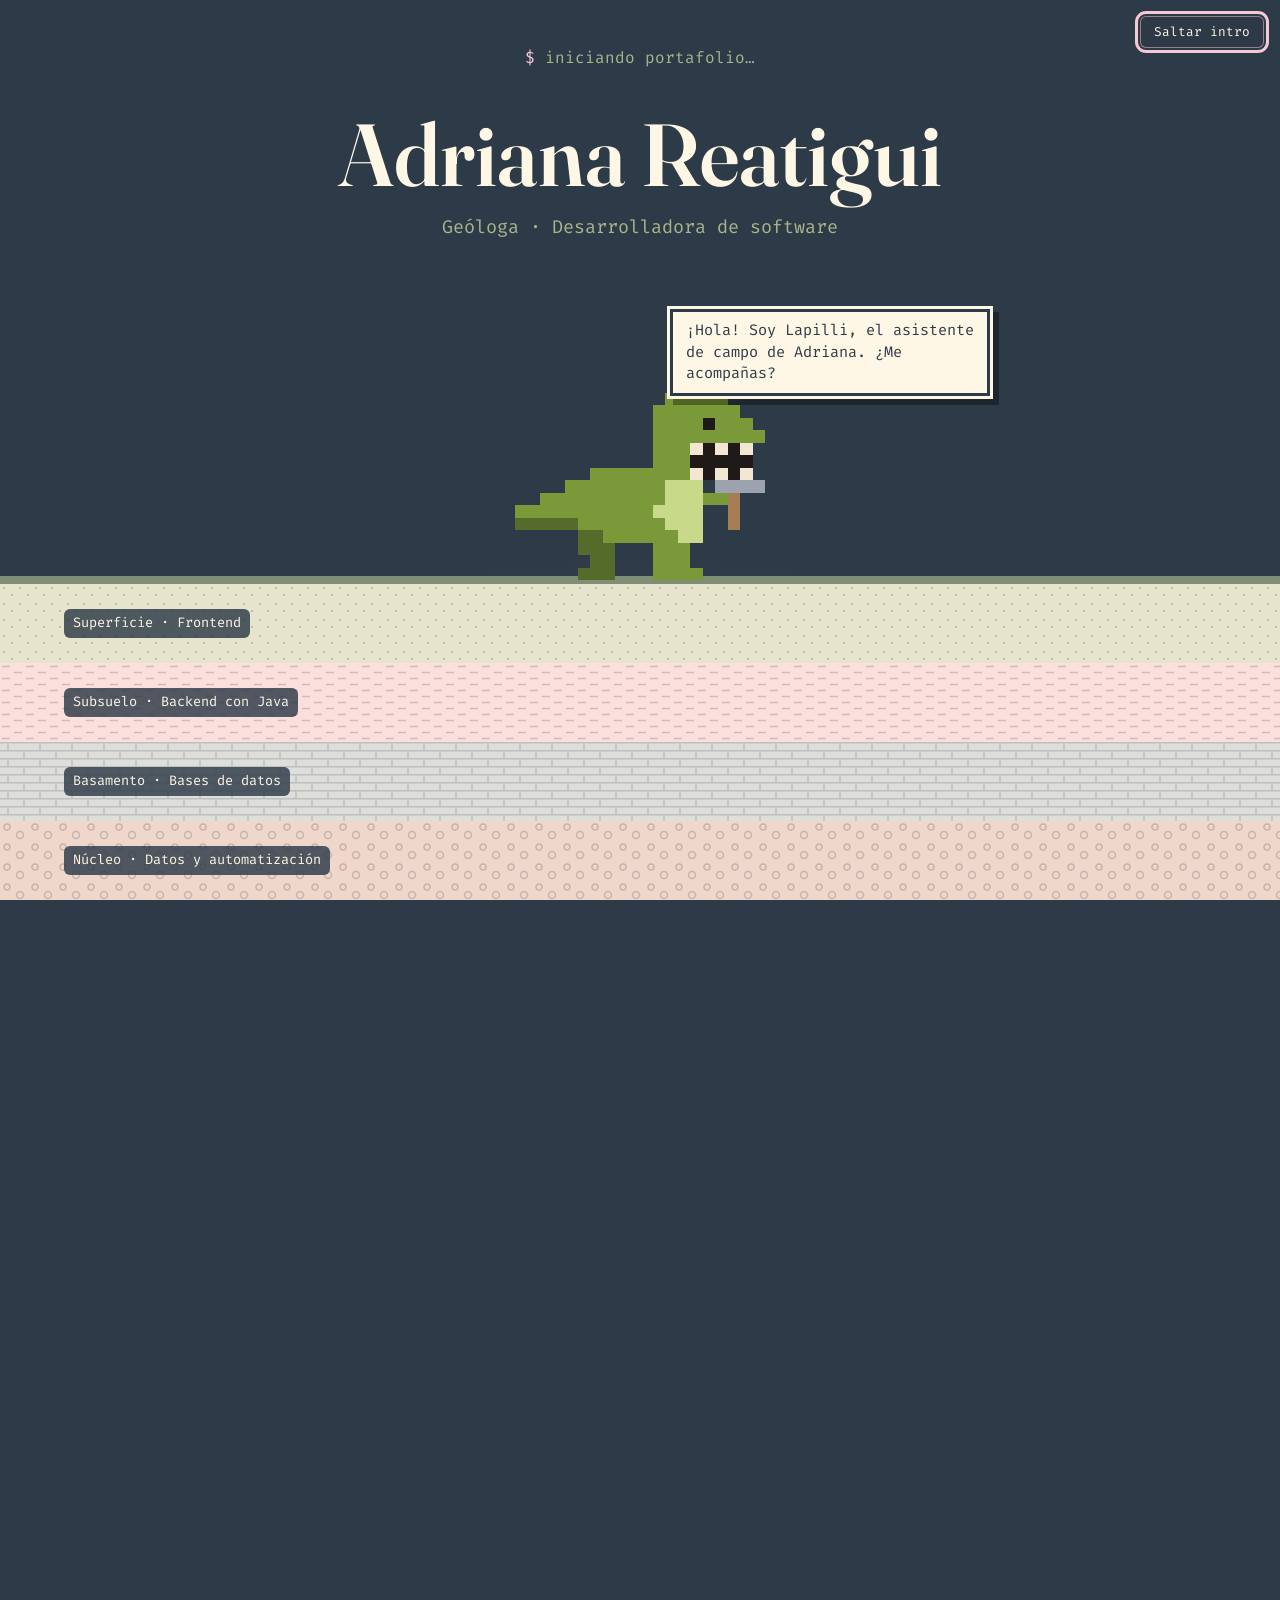
==== commit 1523138d: "feat: :sparkles: tres cualidades con un porqué propio y corte del póster sin zoom - "También me cara" ====
--- a/index.html
+++ b/index.html
@@ -466,37 +466,19 @@
             <li class="passion passion--trait reveal" tabindex="0">
               <div class="passion__inner">
                 <div class="passion__face passion__face--front"><span class="trait__gem" aria-hidden="true"></span><h4 data-i18n="skills.trait1">Pensamiento crítico</h4></div>
-                <div class="passion__face passion__face--back"><p class="trait__why" data-i18n="skills.why">Por qué</p><p data-i18n="skills.trait1Why">En mi tesis no di por hecho que los conos seguían el esfuerzo regional: lo puse a prueba y solo 4 de 19 lo hacen.</p></div>
+                <div class="passion__face passion__face--back"><p class="trait__why" data-i18n="skills.why">Por qué</p><p data-i18n="skills.trait1Why">Comparo hipótesis y busco evidencia antes de concluir, como en geología. Al depurar código, voy a la causa del error y no solo al síntoma.</p></div>
               </div>
             </li>
             <li class="passion passion--trait reveal" tabindex="0">
               <div class="passion__inner">
-                <div class="passion__face passion__face--front"><span class="trait__gem" aria-hidden="true"></span><h4 data-i18n="skills.trait2">Rigor con los datos</h4></div>
-                <div class="passion__face passion__face--back"><p class="trait__why" data-i18n="skills.why">Por qué</p><p data-i18n="skills.trait2Why">Antes de sacar conclusiones depuré 526 trazos hasta quedarme con 32 lineamientos.</p></div>
+                <div class="passion__face passion__face--front"><span class="trait__gem" aria-hidden="true"></span><h4 data-i18n="skills.trait2">Gestión del tiempo</h4></div>
+                <div class="passion__face passion__face--back"><p class="trait__why" data-i18n="skills.why">Por qué</p><p data-i18n="skills.trait2Why">Planeo cada semana por prioridades y entregas; así he llevado al mismo tiempo la geología, el Técnico en Campuslands y mis proyectos.</p></div>
               </div>
             </li>
             <li class="passion passion--trait reveal" tabindex="0">
               <div class="passion__inner">
-                <div class="passion__face passion__face--front"><span class="trait__gem" aria-hidden="true"></span><h4 data-i18n="skills.trait3">Gestión del tiempo</h4></div>
-                <div class="passion__face passion__face--back"><p class="trait__why" data-i18n="skills.why">Por qué</p><p data-i18n="skills.trait3Why">Terminé mi tesis de Geología mientras cursaba el Técnico en Desarrollo de Software en Campuslands.</p></div>
-              </div>
-            </li>
-            <li class="passion passion--trait reveal" tabindex="0">
-              <div class="passion__inner">
-                <div class="passion__face passion__face--front"><span class="trait__gem" aria-hidden="true"></span><h4 data-i18n="skills.trait4">Aprendizaje autónomo</h4></div>
-                <div class="passion__face passion__face--back"><p class="trait__why" data-i18n="skills.why">Por qué</p><p data-i18n="skills.trait4Why">Pasé de la geología al software y sigo sumando: Java, SQL, n8n y ahora Spring Boot.</p></div>
-              </div>
-            </li>
-            <li class="passion passion--trait reveal" tabindex="0">
-              <div class="passion__inner">
-                <div class="passion__face passion__face--front"><span class="trait__gem" aria-hidden="true"></span><h4 data-i18n="skills.trait5">Comunicar con claridad</h4></div>
-                <div class="passion__face passion__face--back"><p class="trait__why" data-i18n="skills.why">Por qué</p><p data-i18n="skills.trait5Why">Presenté pósters en el XX Congreso Colombiano de Geología y en la XVI Semana Técnica de Geología.</p></div>
-              </div>
-            </li>
-            <li class="passion passion--trait reveal" tabindex="0">
-              <div class="passion__inner">
-                <div class="passion__face passion__face--front"><span class="trait__gem" aria-hidden="true"></span><h4 data-i18n="skills.trait6">Resolver bajo presión</h4></div>
-                <div class="passion__face passion__face--back"><p class="trait__why" data-i18n="skills.why">Por qué</p><p data-i18n="skills.trait6Why">En la hackatón de Campuslands construimos Campus OPS, con IA y automatizaciones en n8n.</p></div>
+                <div class="passion__face passion__face--front"><span class="trait__gem" aria-hidden="true"></span><h4 data-i18n="skills.trait3">Aprendizaje autónomo</h4></div>
+                <div class="passion__face passion__face--back"><p class="trait__why" data-i18n="skills.why">Por qué</p><p data-i18n="skills.trait3Why">Pasé de la geología al software y sigo aprendiendo por mi cuenta: Java, SQL, n8n y ahora Spring Boot.</p></div>
               </div>
             </li>
           </ul>
--- a/css/sections.css
+++ b/css/sections.css
@@ -853,9 +853,10 @@
   text-align: left;
 }
 
-.passion--trait {
+/* Más específico que .passion (que viene después en este archivo) para que gane el alto */
+.traits .passion--trait {
   --gem: var(--blush);
-  min-height: 220px;
+  min-height: 270px;
 }
 
 .traits .passion--trait:nth-child(4n + 2) { --gem: var(--sage); }
